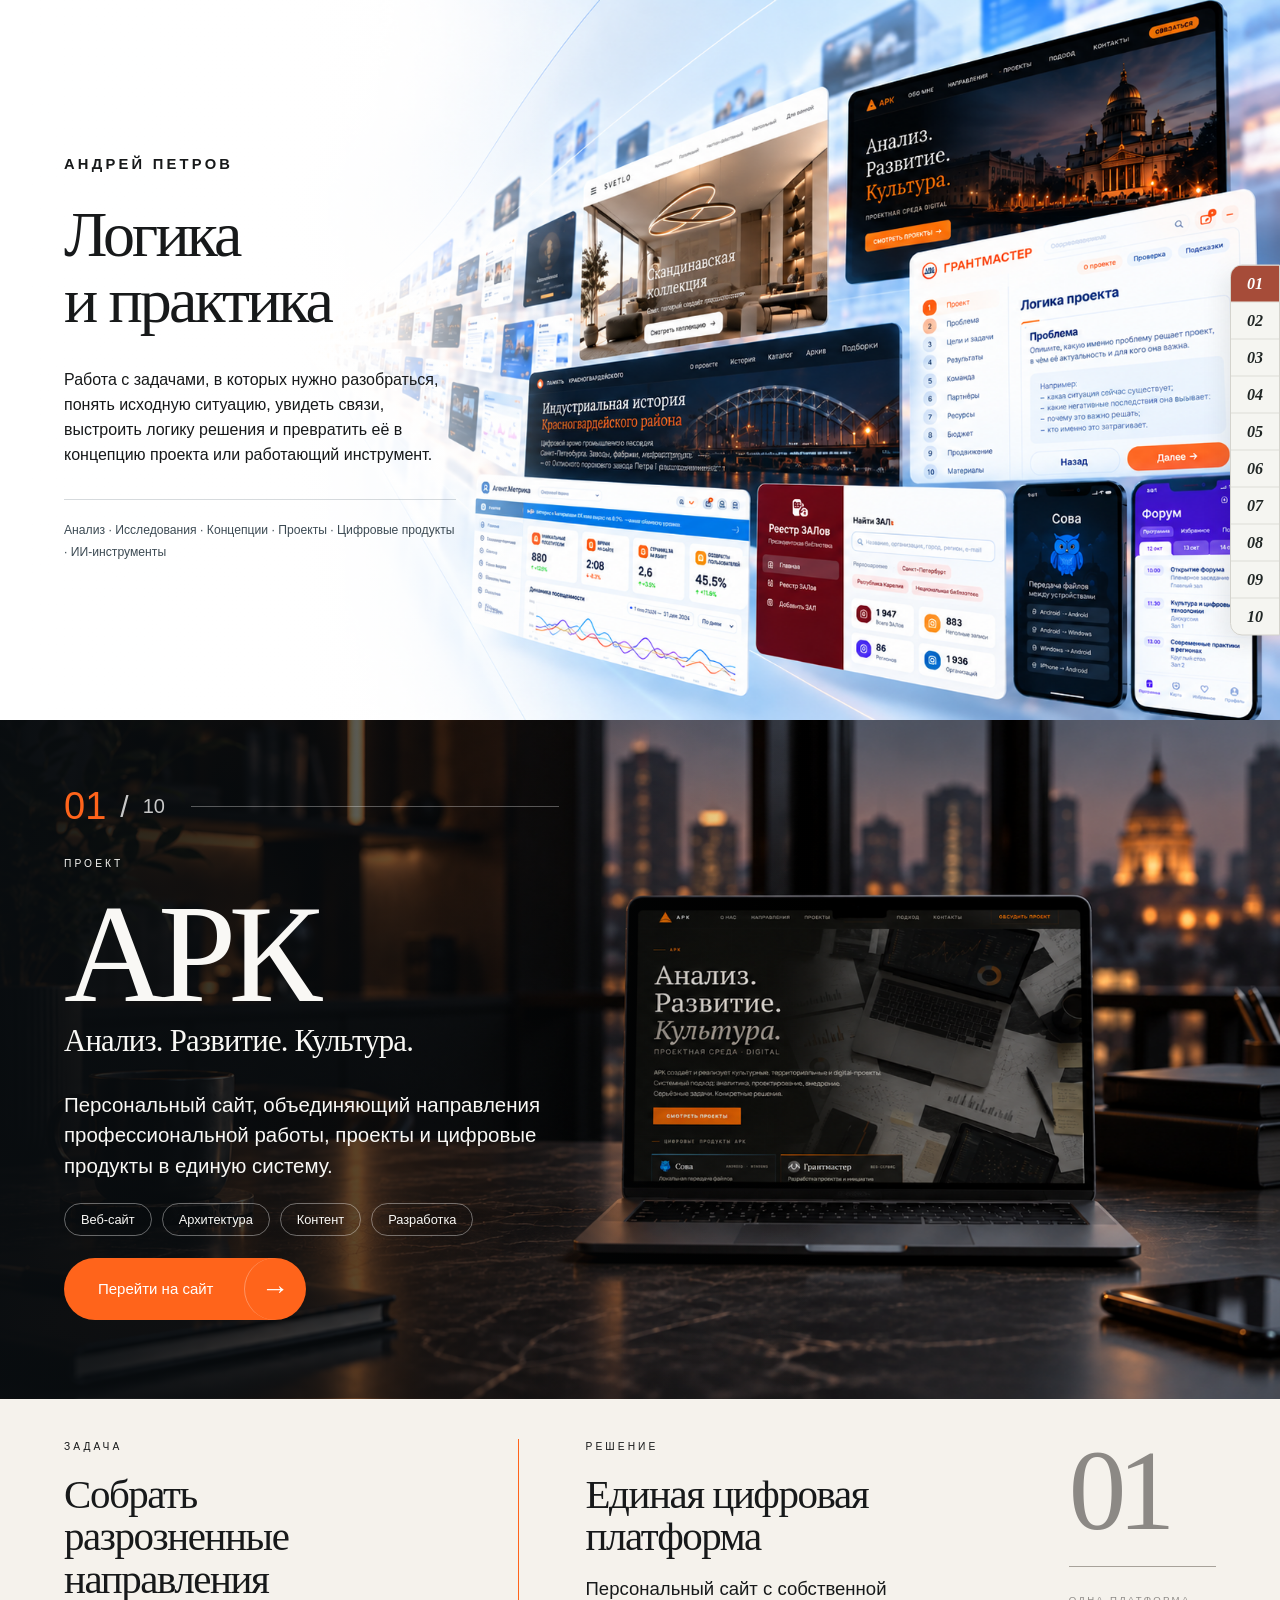
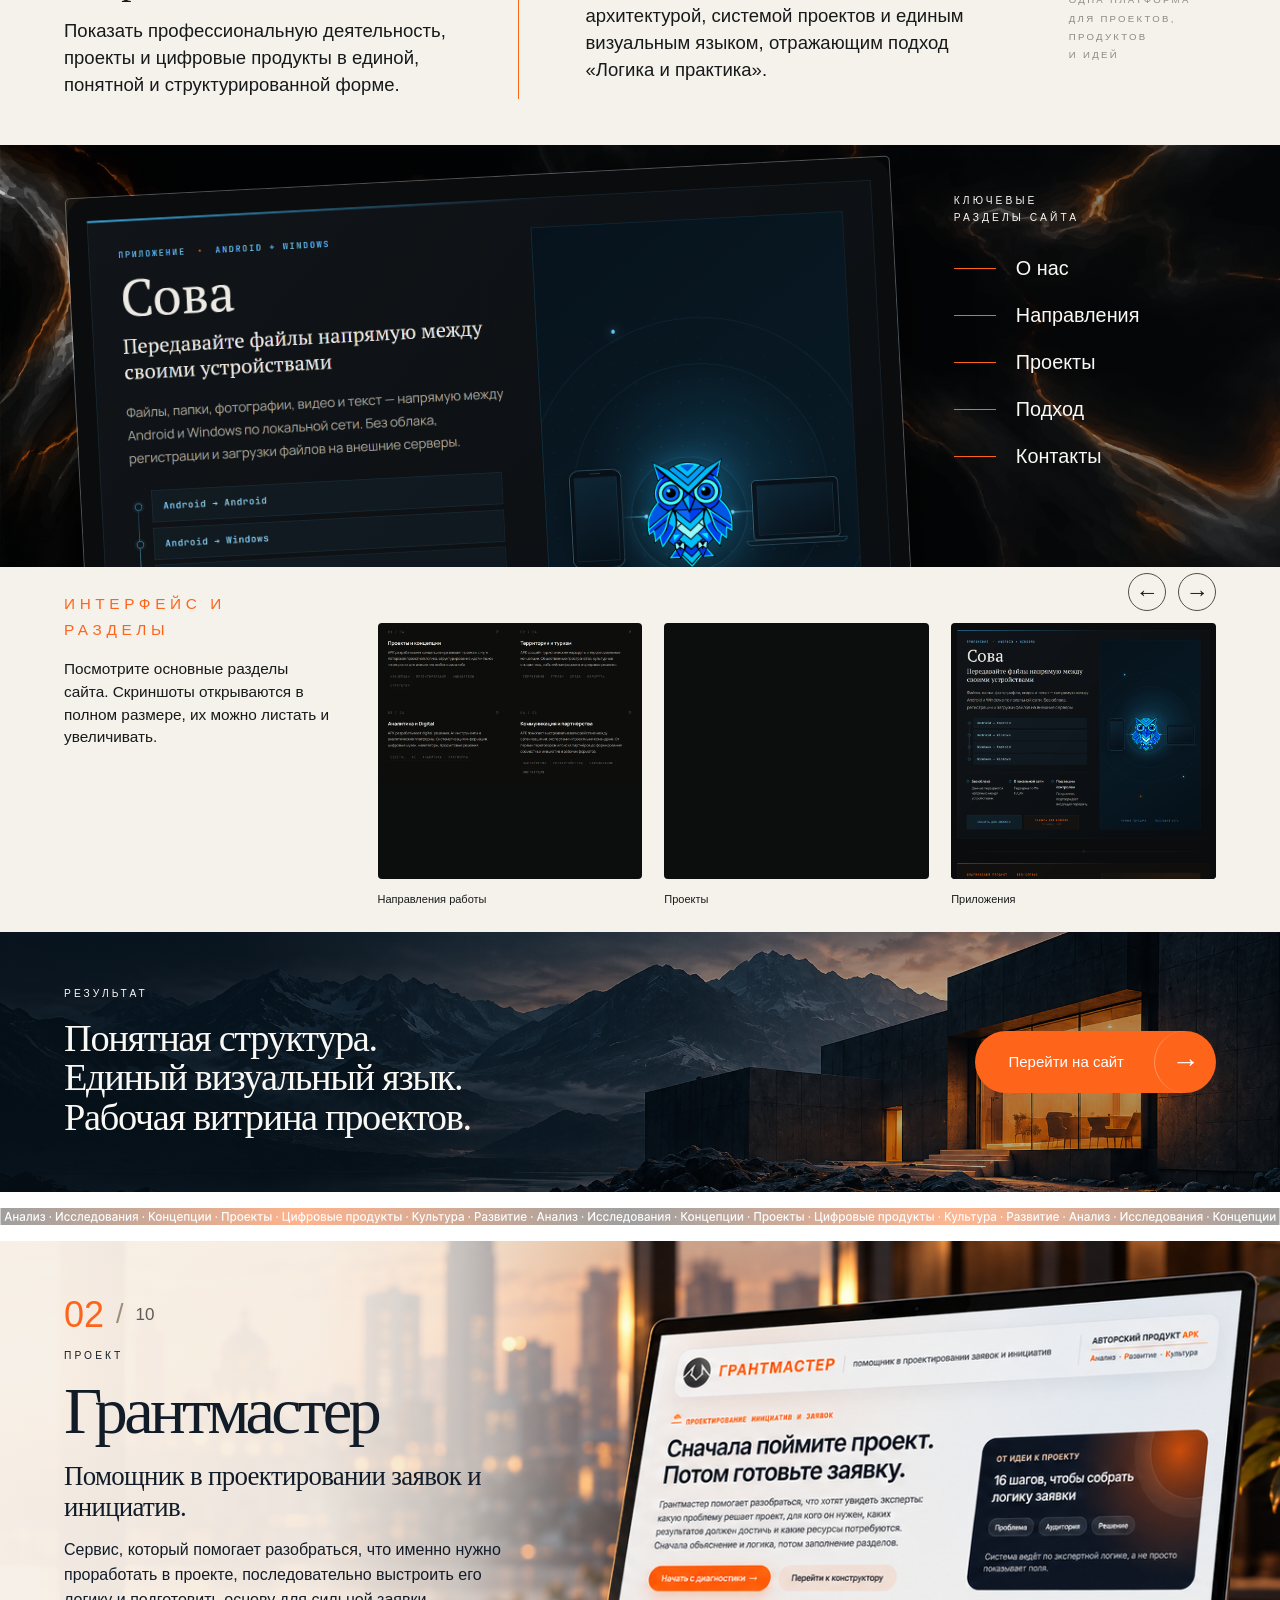
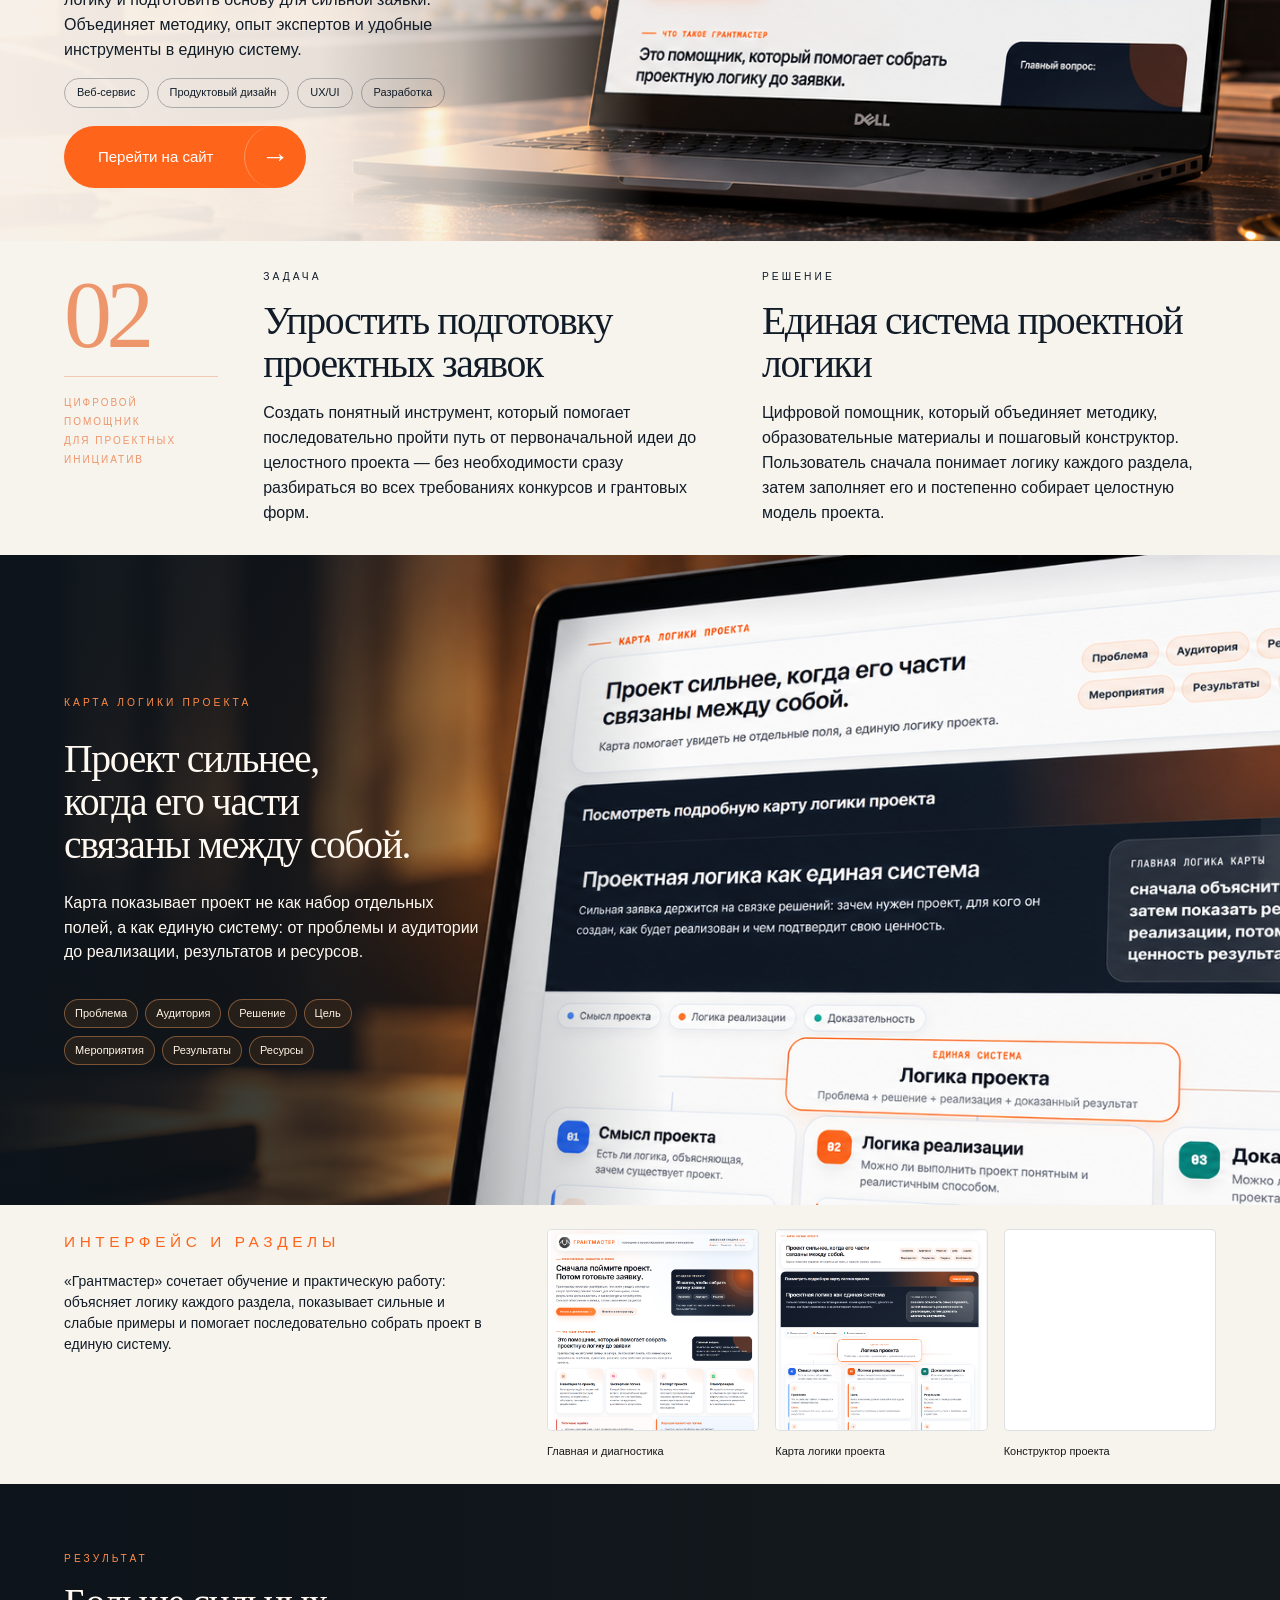
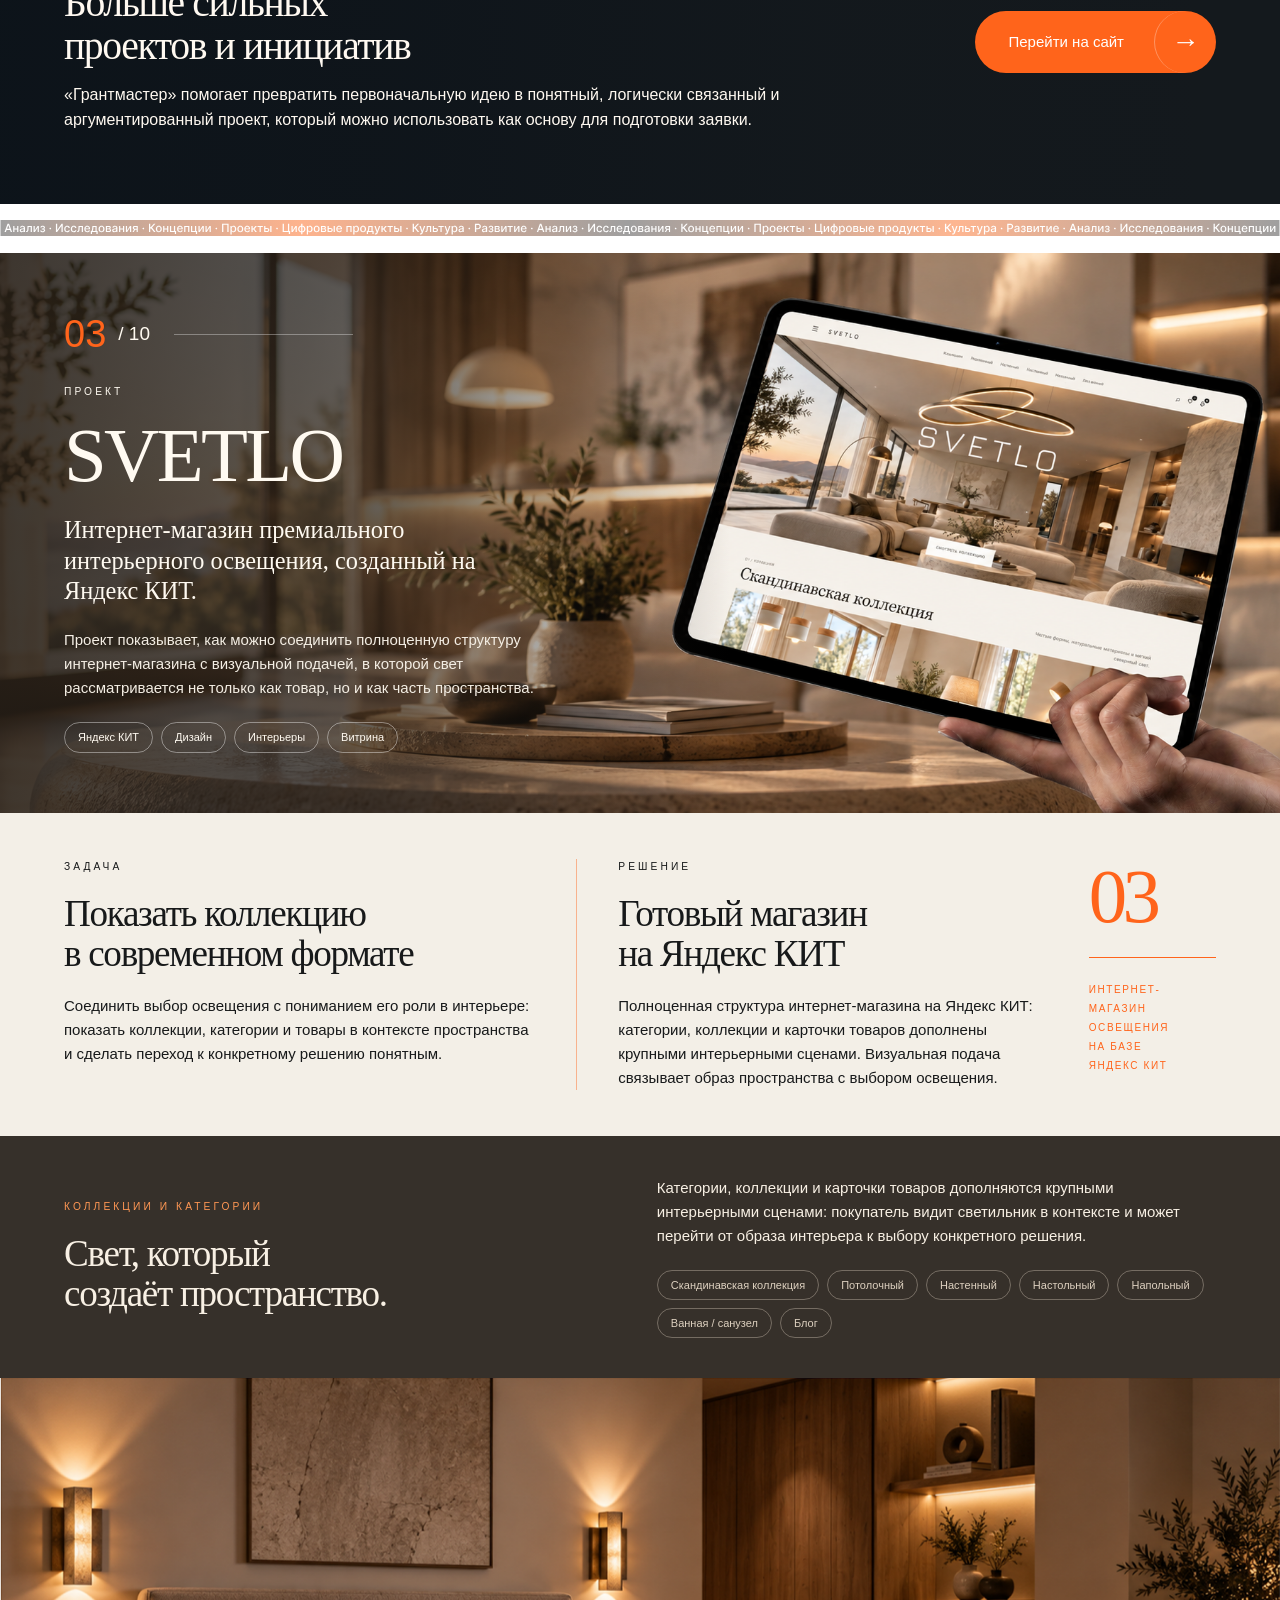
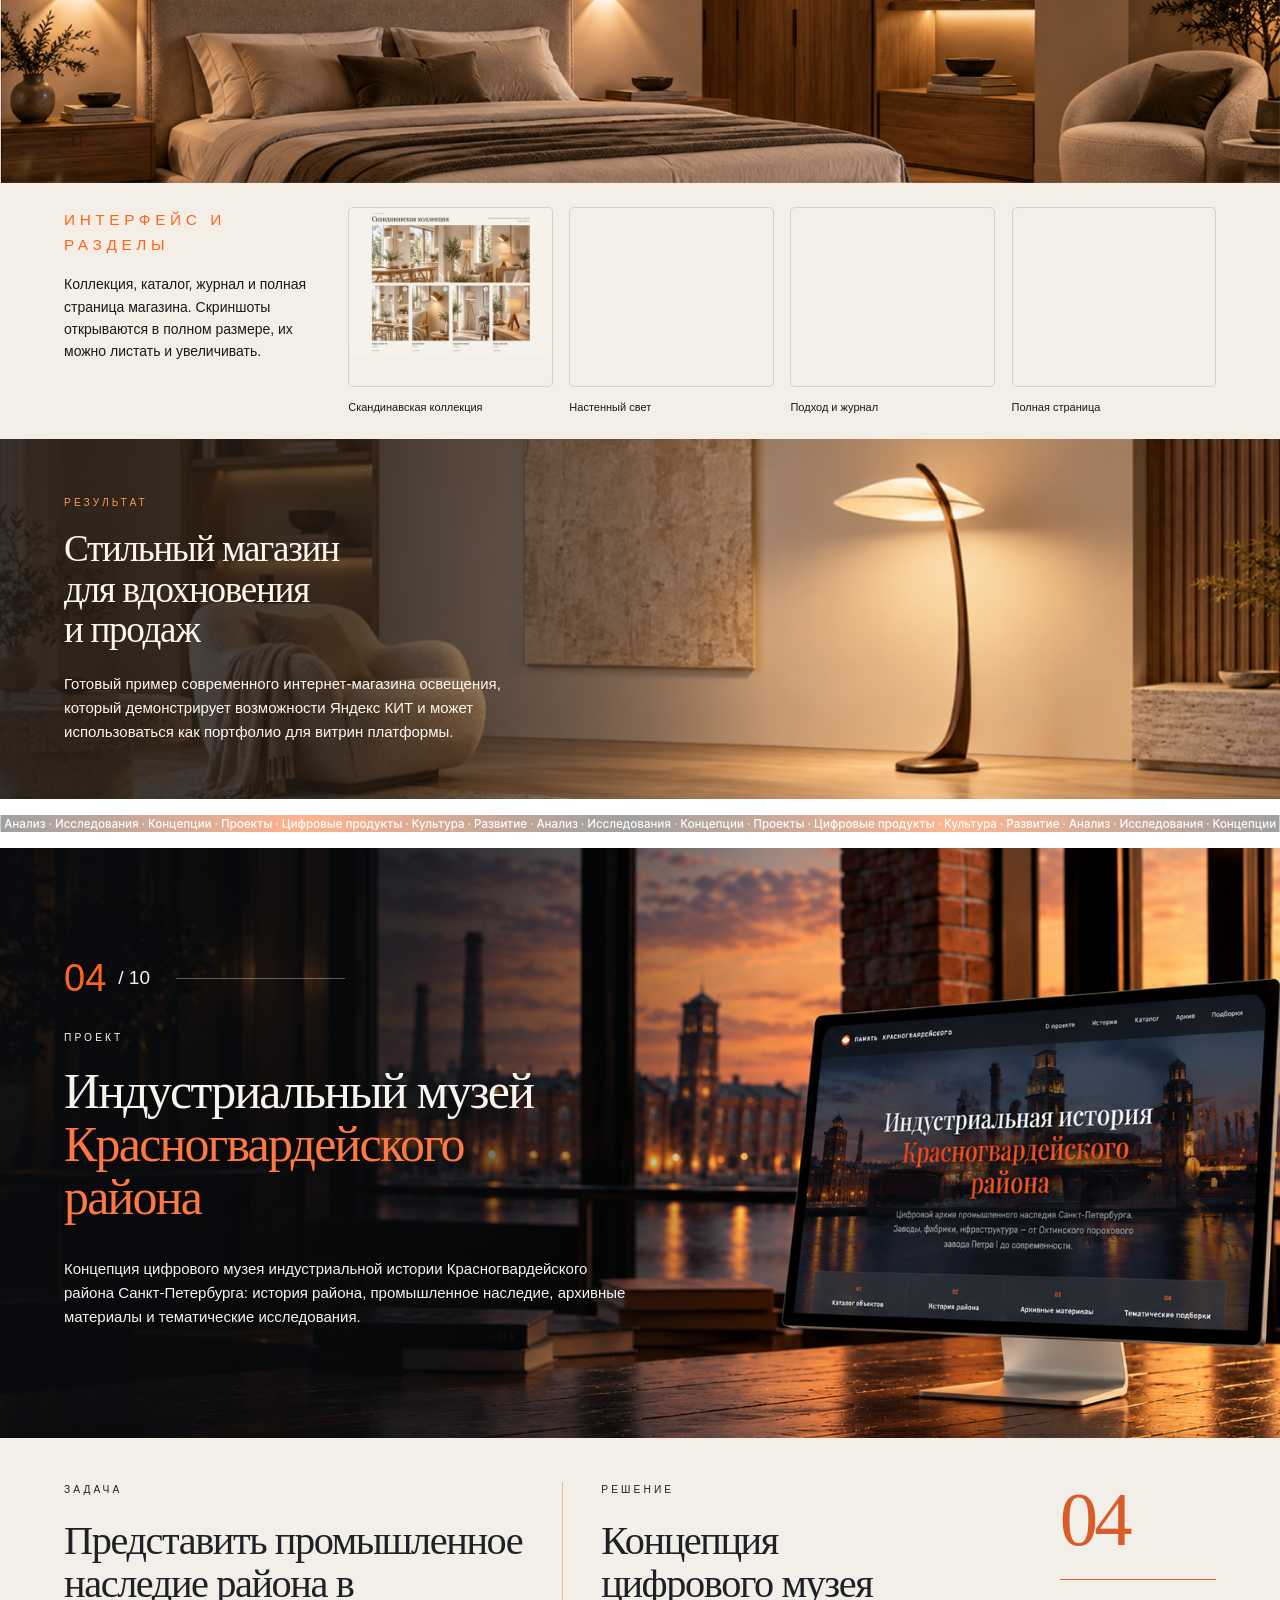
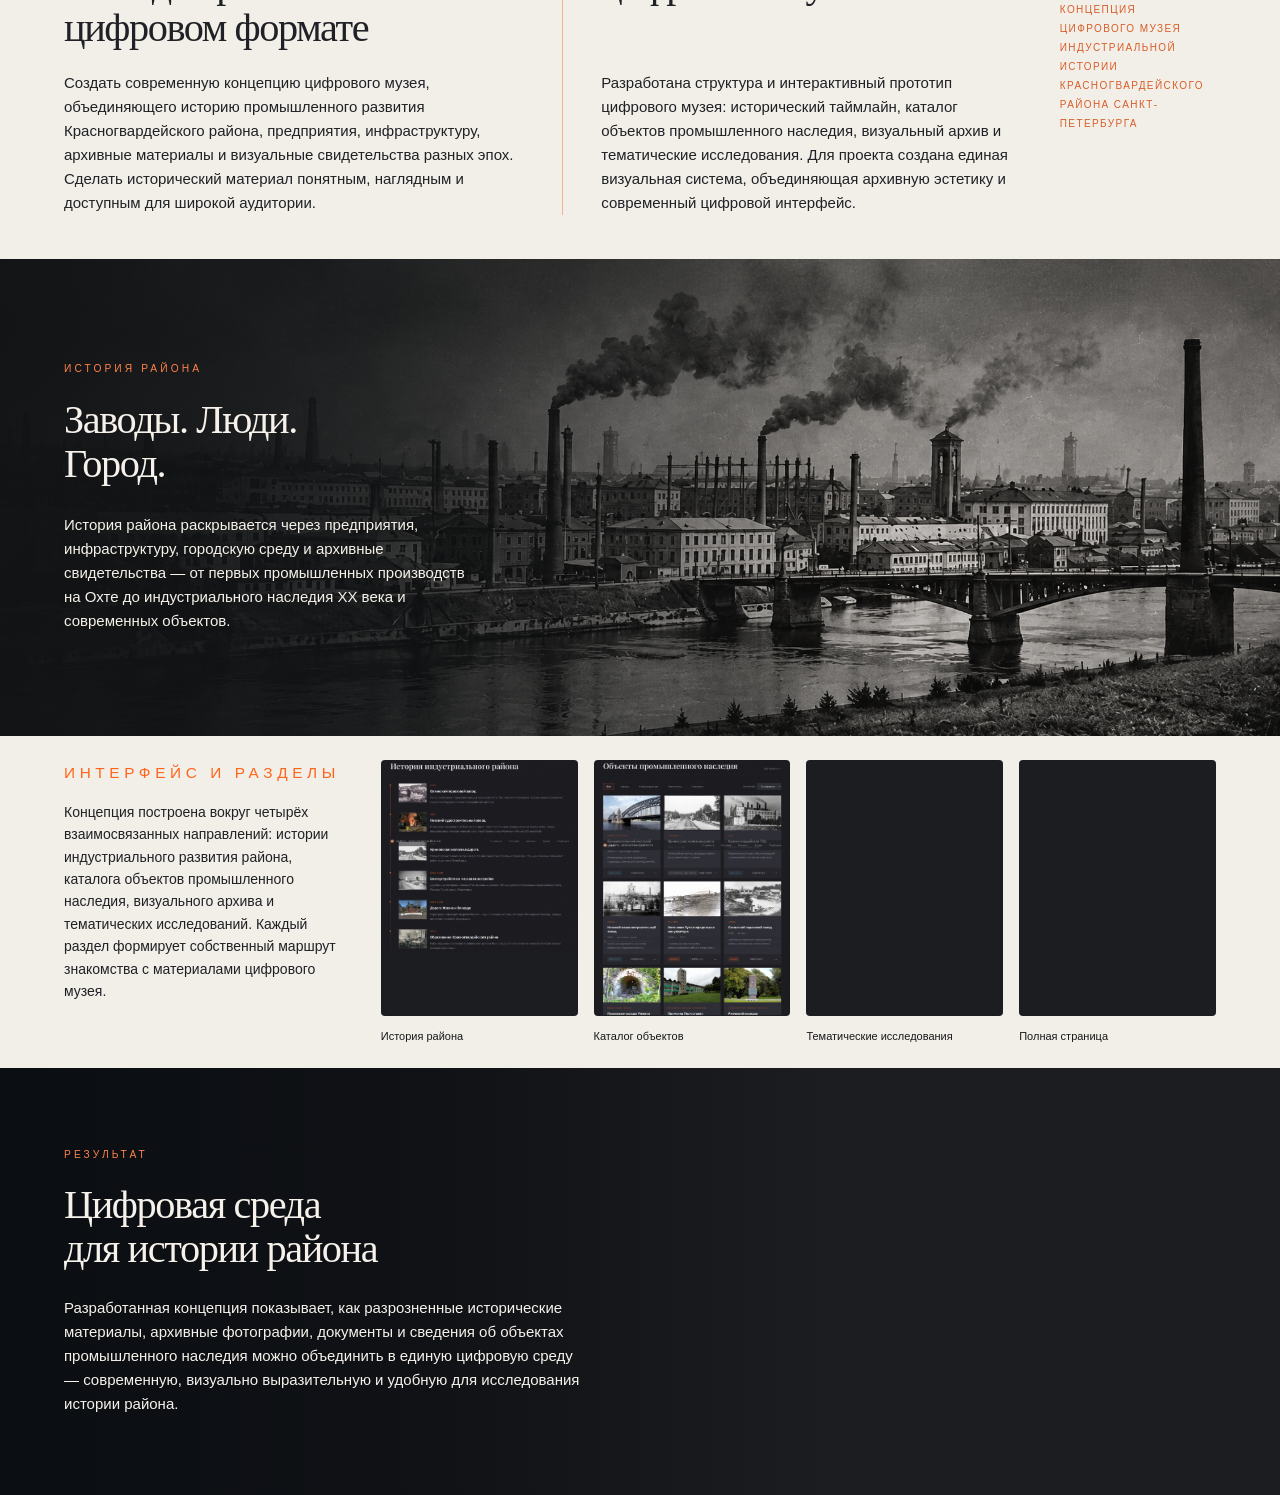
==== index.html @ ff2ba220 "Projects 01-04 stable" ====
<!doctype html>
<html lang="ru">
  <head>
    <meta charset="UTF-8">
    <meta name="viewport" content="width=device-width, initial-scale=1">
    <meta name="description" content="Андрей Петров — Логика и практика. Анализ, исследования, концепции, проекты и цифровые продукты.">
    <meta name="theme-color" content="#101314">
    <title>Андрей Петров — Логика и практика</title>
    <link rel="stylesheet" href="./src/styles/base.css">
    <script defer src="./src/site.js"></script>
  </head>
  <body>
    <main id="landing"></main>
    <noscript>Для просмотра лендинга и интерактивной галереи включите JavaScript.</noscript>
  </body>
</html>
---- src/styles/base.css ----
@import url('./shared.css');
@import url('../hero/hero.css');
@import url('../projects/ark/ark.css');
@import url('../projects/grantmaster/grantmaster.css');
@import url('../projects/svetlo/svetlo.css');
@import url('../projects/industrial/industrial.css');
@import url('./interface-section.css');
@import url('./project-separator.css');
@import url('./lightbox.css');

:root {
  --paper: #f5f2ec;
  --ink: #17191a;
  --orange: #ff641b;
  --rail-width: 60px;
  --section-gutter: clamp(44px, 5vw, 96px);
  --serif: Georgia, 'Times New Roman', serif;
  --sans: 'Segoe UI', Arial, sans-serif;
  color: var(--ink);
  font-family: var(--sans);
  font-weight: 350;
  font-synthesis: none;
  background: var(--paper);
}
* { box-sizing: border-box; }
/* Native reload/history restoration stays instant; navigation opts into smooth scrolling. */
html { scroll-behavior: auto; }
body { margin: 0; }
main { width: 100%; }
h1, h2, h3, p, figure { margin: 0; }
button, a { -webkit-tap-highlight-color: transparent; }
button { font: inherit; cursor: pointer; }
a { color: inherit; }
img { display: block; max-width: 100%; }
button:disabled { cursor: default; }
:focus-visible { outline: 2px solid var(--orange); outline-offset: 5px; }
.eyebrow { font: 500 clamp(10px, .8vw, 13px)/1.65 var(--sans); letter-spacing: .3em; }
.dark-section { color: #f9f8f5; background-color: #101314; }
.paper-section { background: var(--paper); }
@media (prefers-reduced-motion: reduce) { html { scroll-behavior: auto; } }
@media (max-width: 900px) {
  :root { --rail-width: 52px; --section-gutter: 28px; }
}
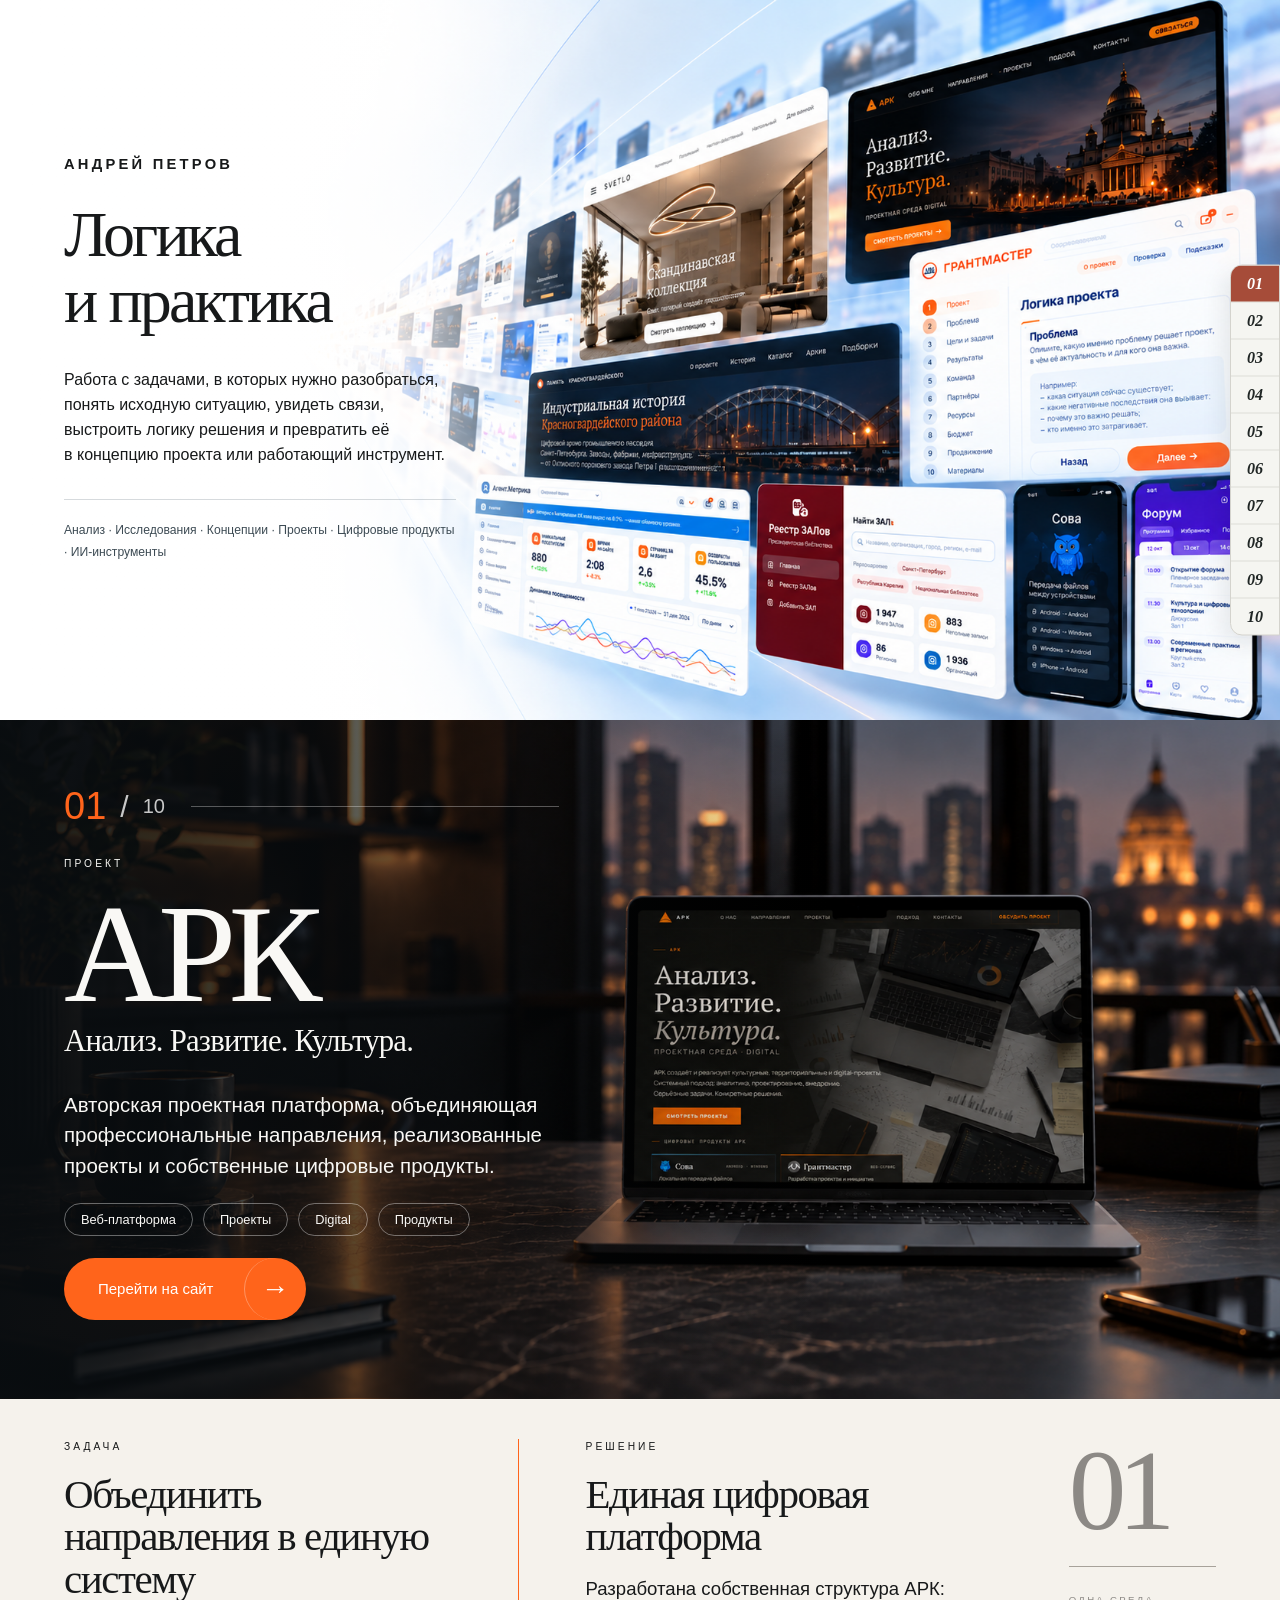
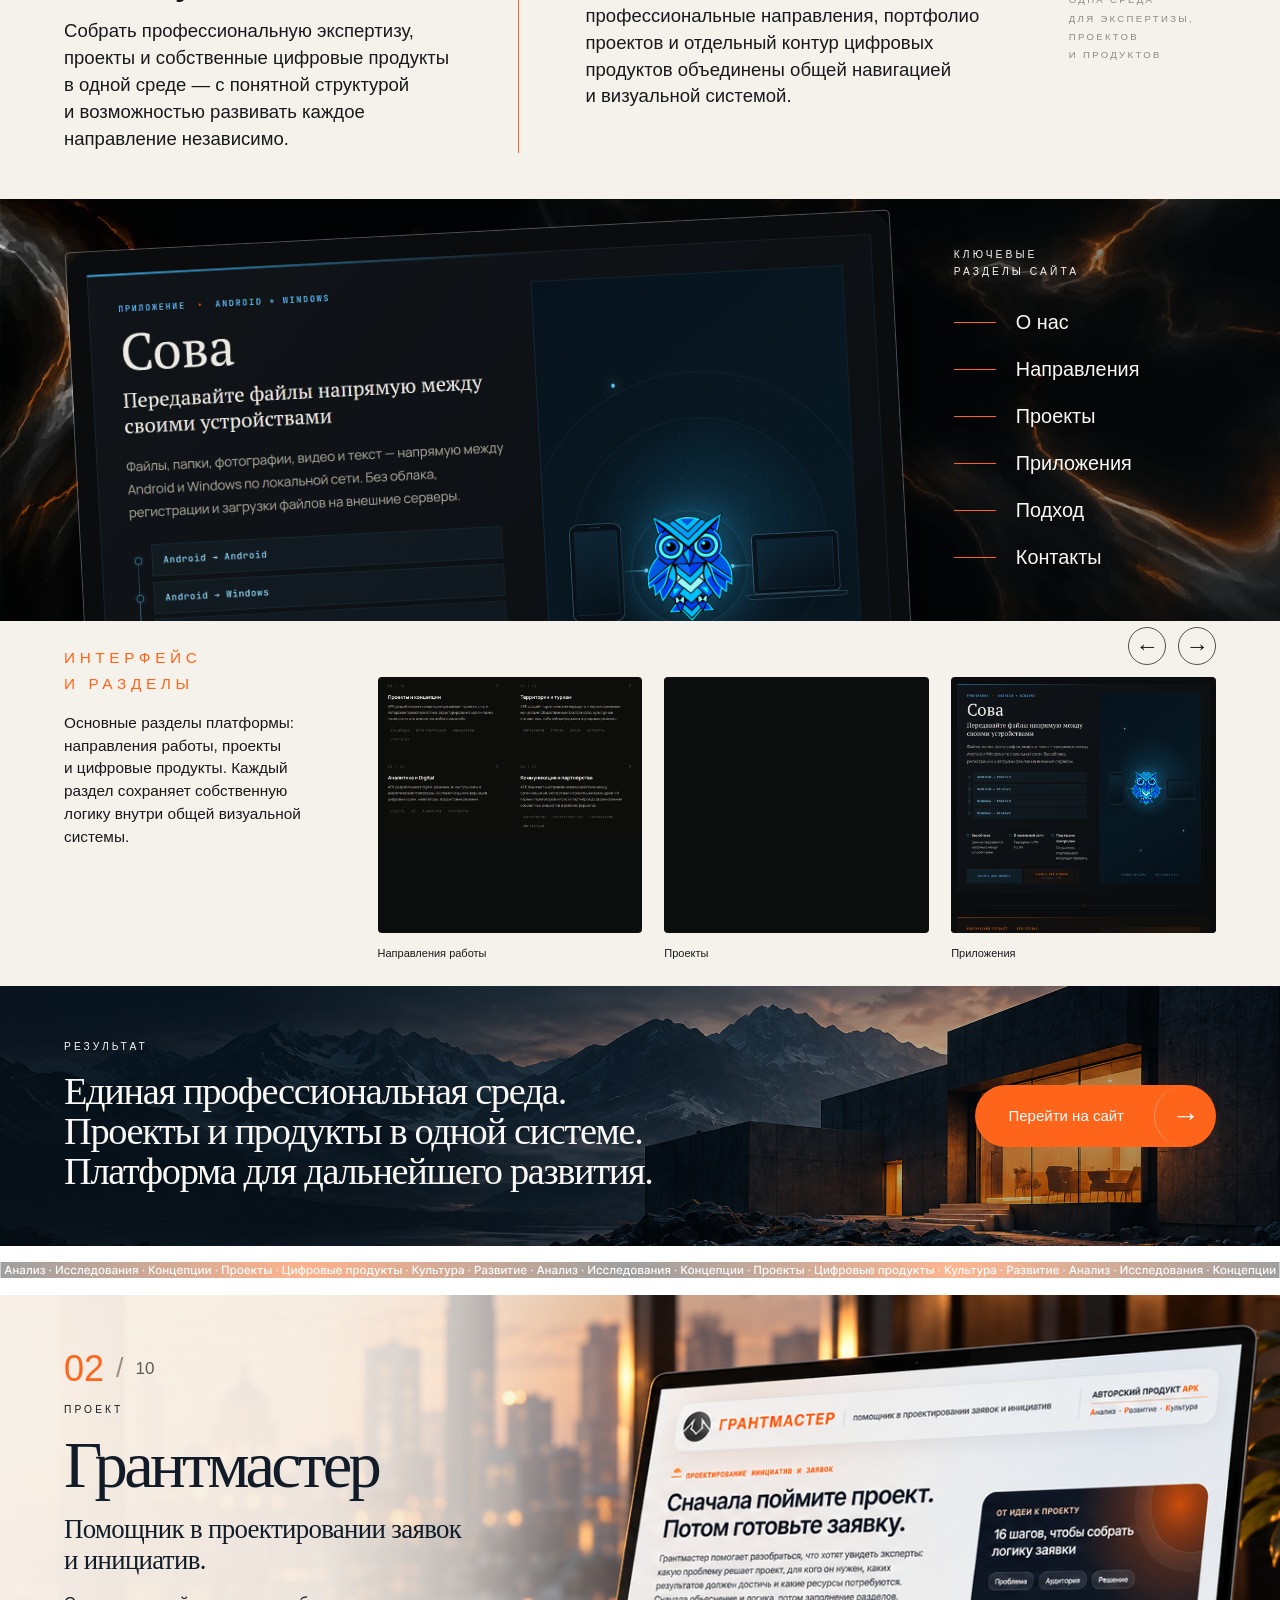
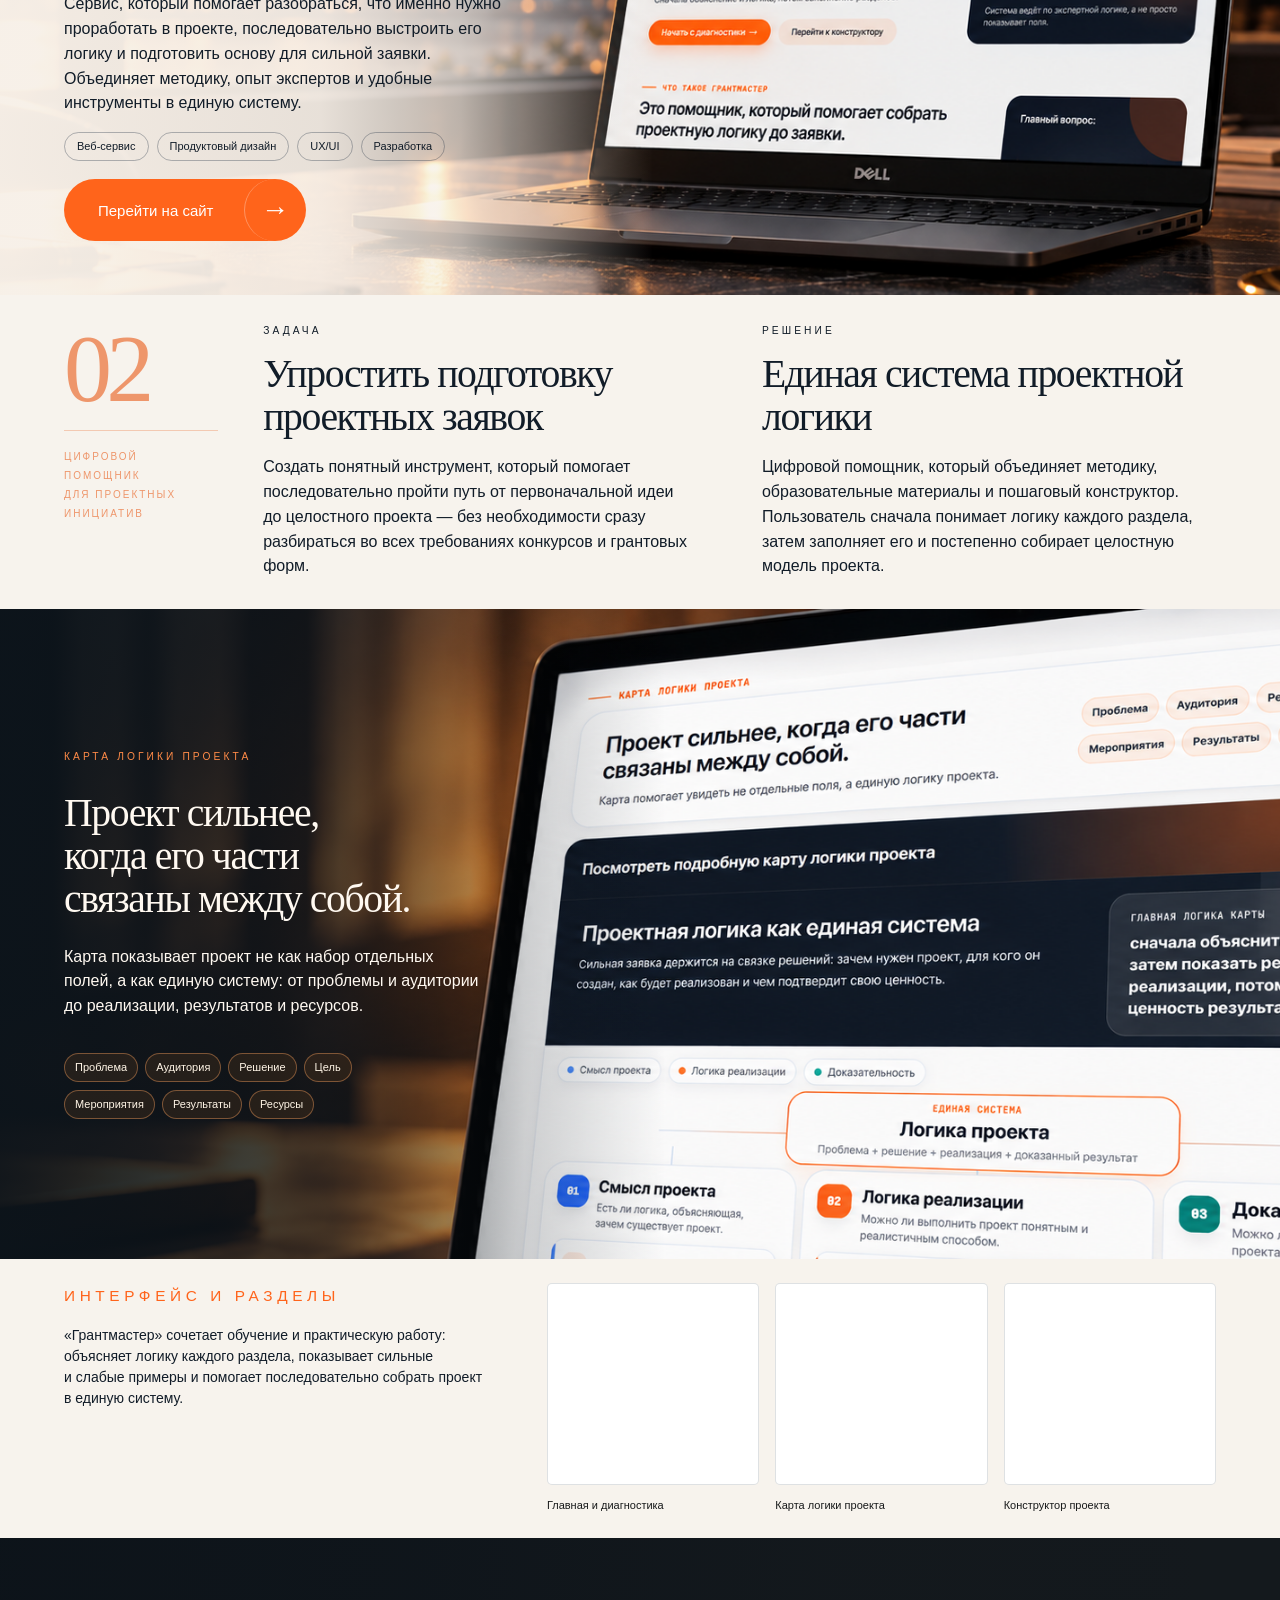
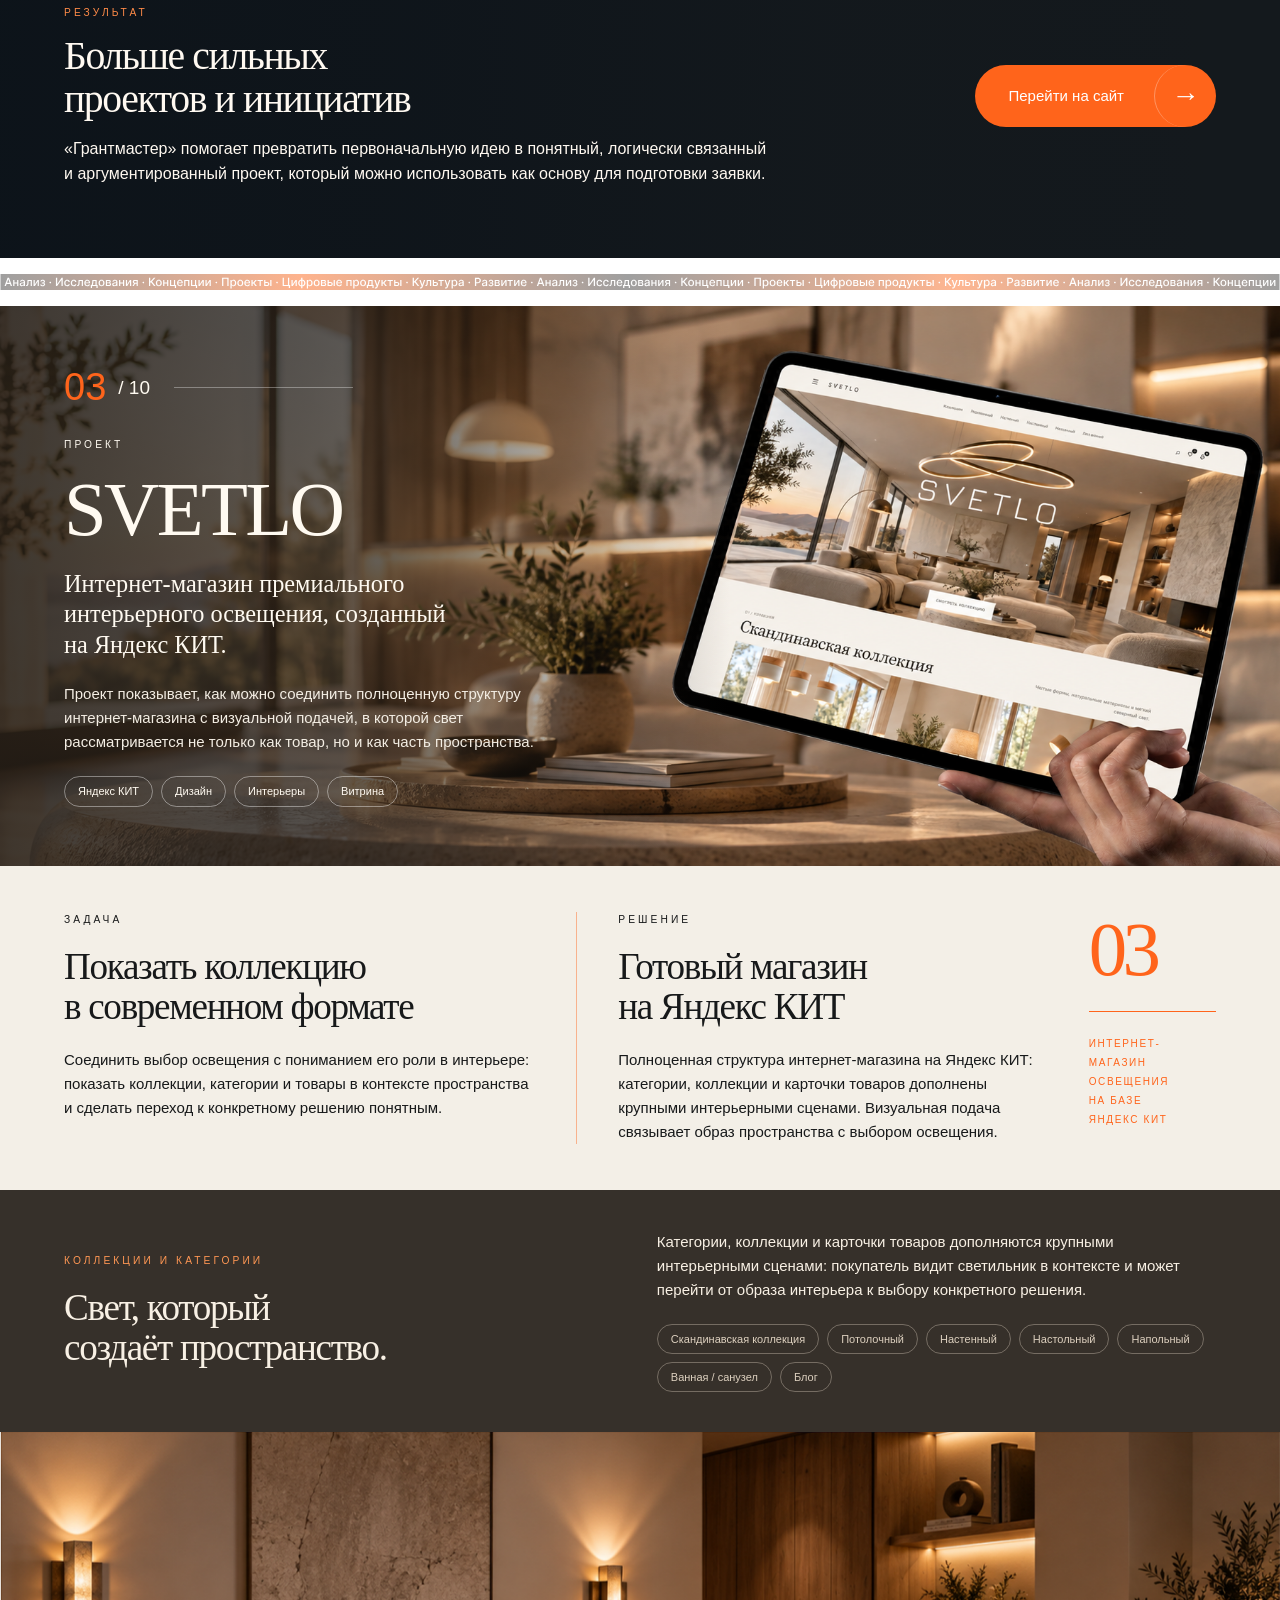
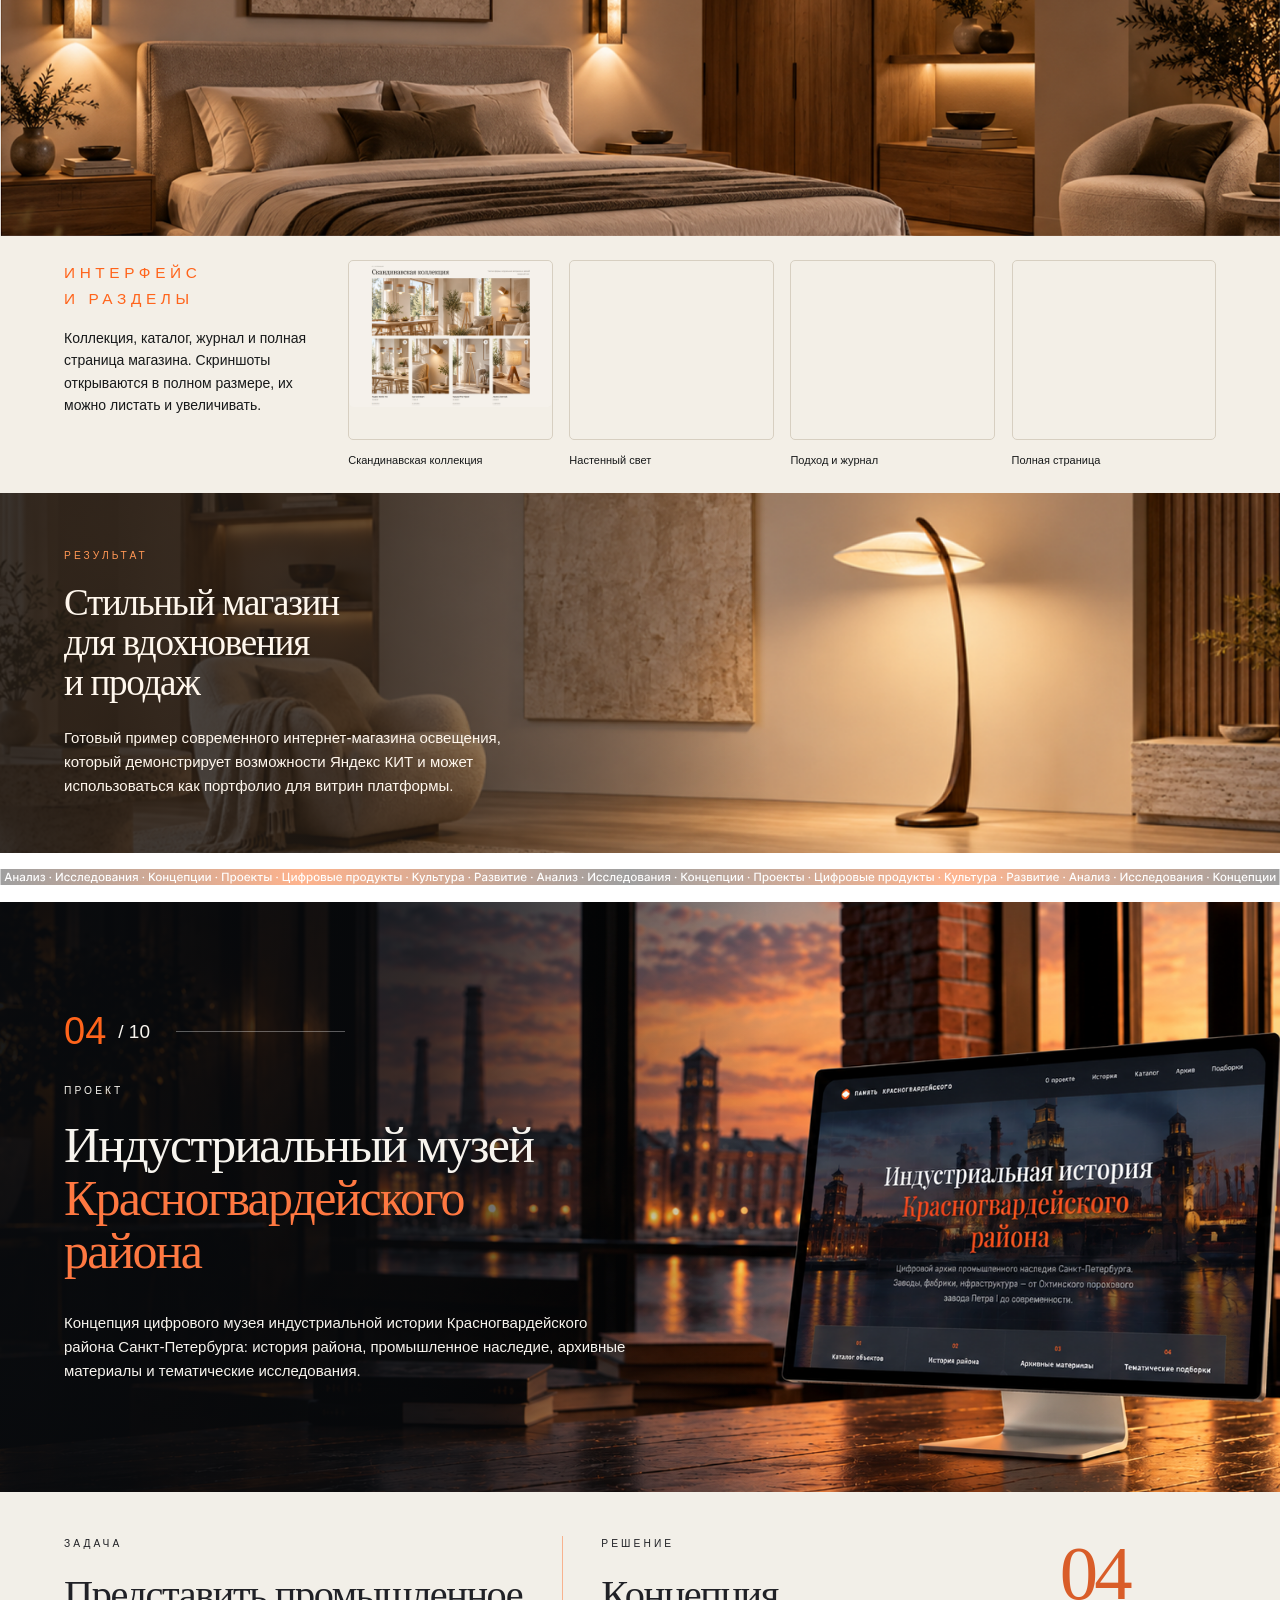
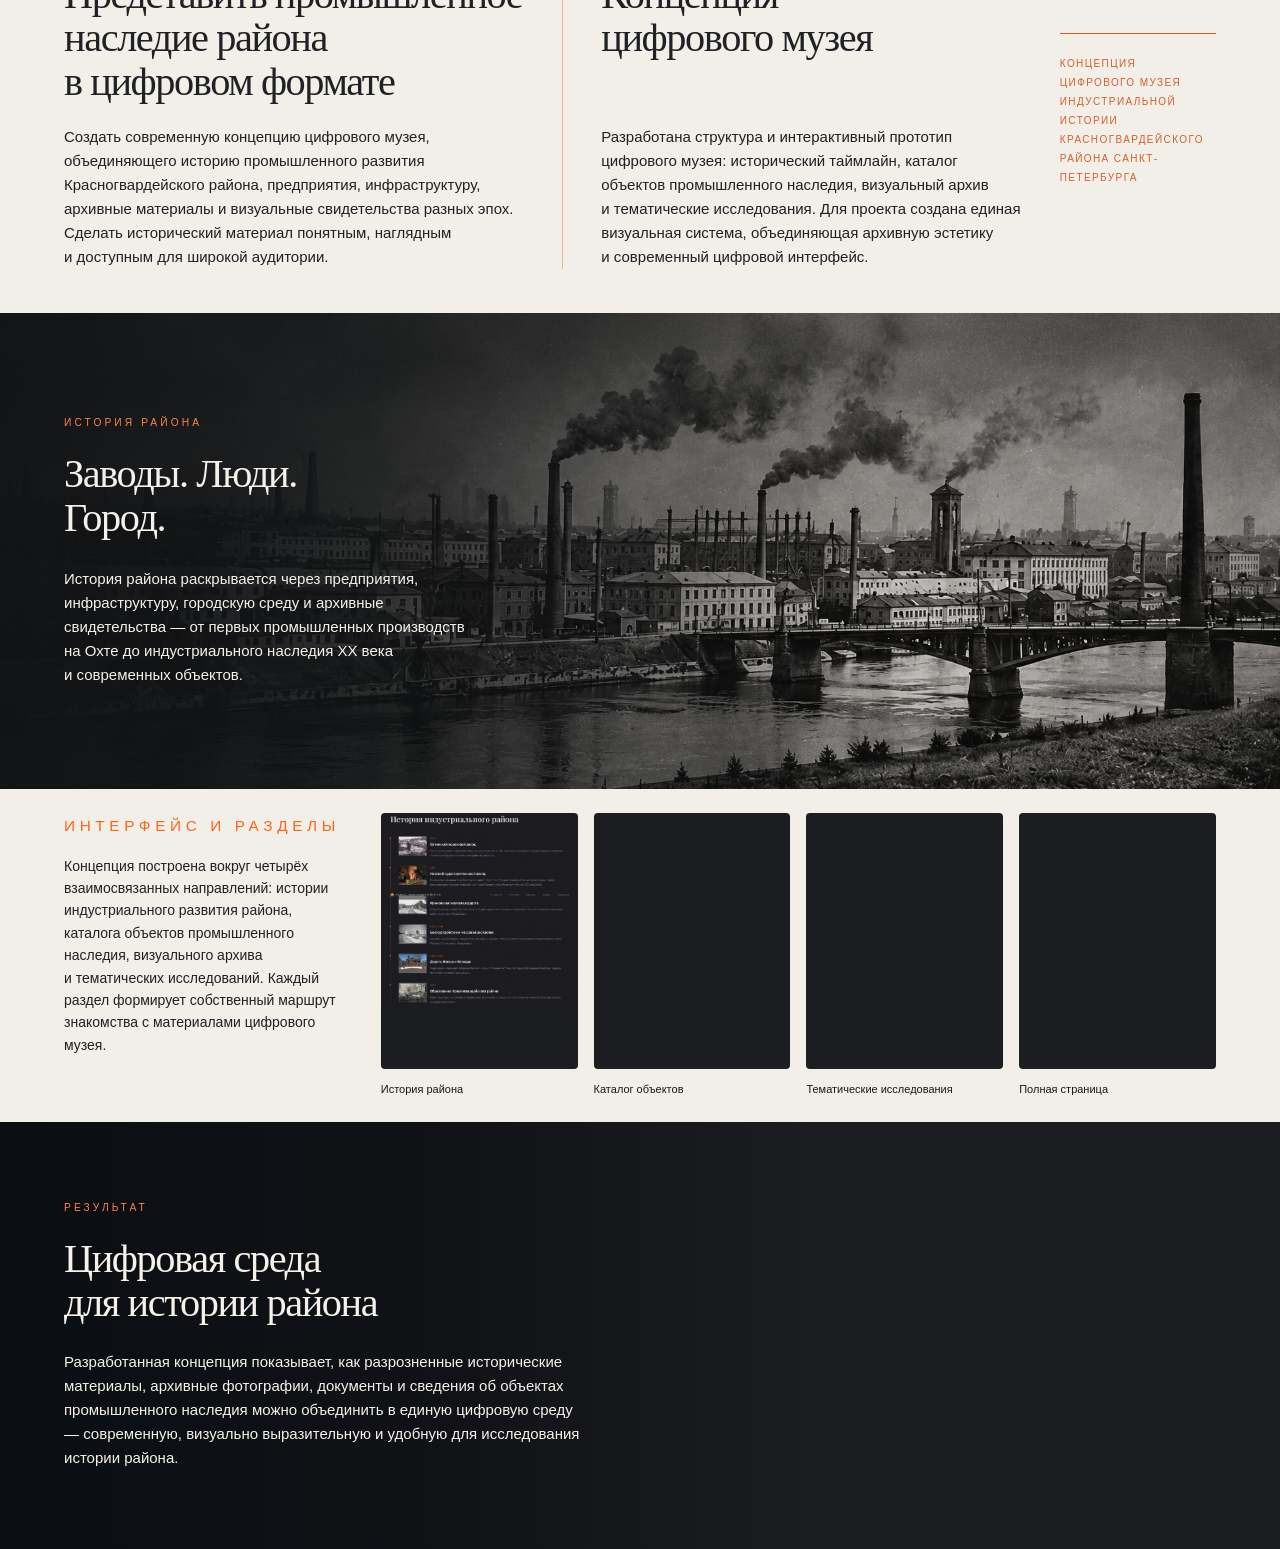
==== commit 5ee948d1: "Preserve stable projects 01-04 and typography before Hero redesign" ====
--- a/index.html
+++ b/index.html
@@ -11,6 +11,6 @@
   </head>
   <body>
     <main id="landing"></main>
-    <noscript>Для просмотра лендинга и интерактивной галереи включите JavaScript.</noscript>
+    <noscript>Для&nbsp;просмотра лендинга и&nbsp;интерактивной галереи включите JavaScript.</noscript>
   </body>
 </html>
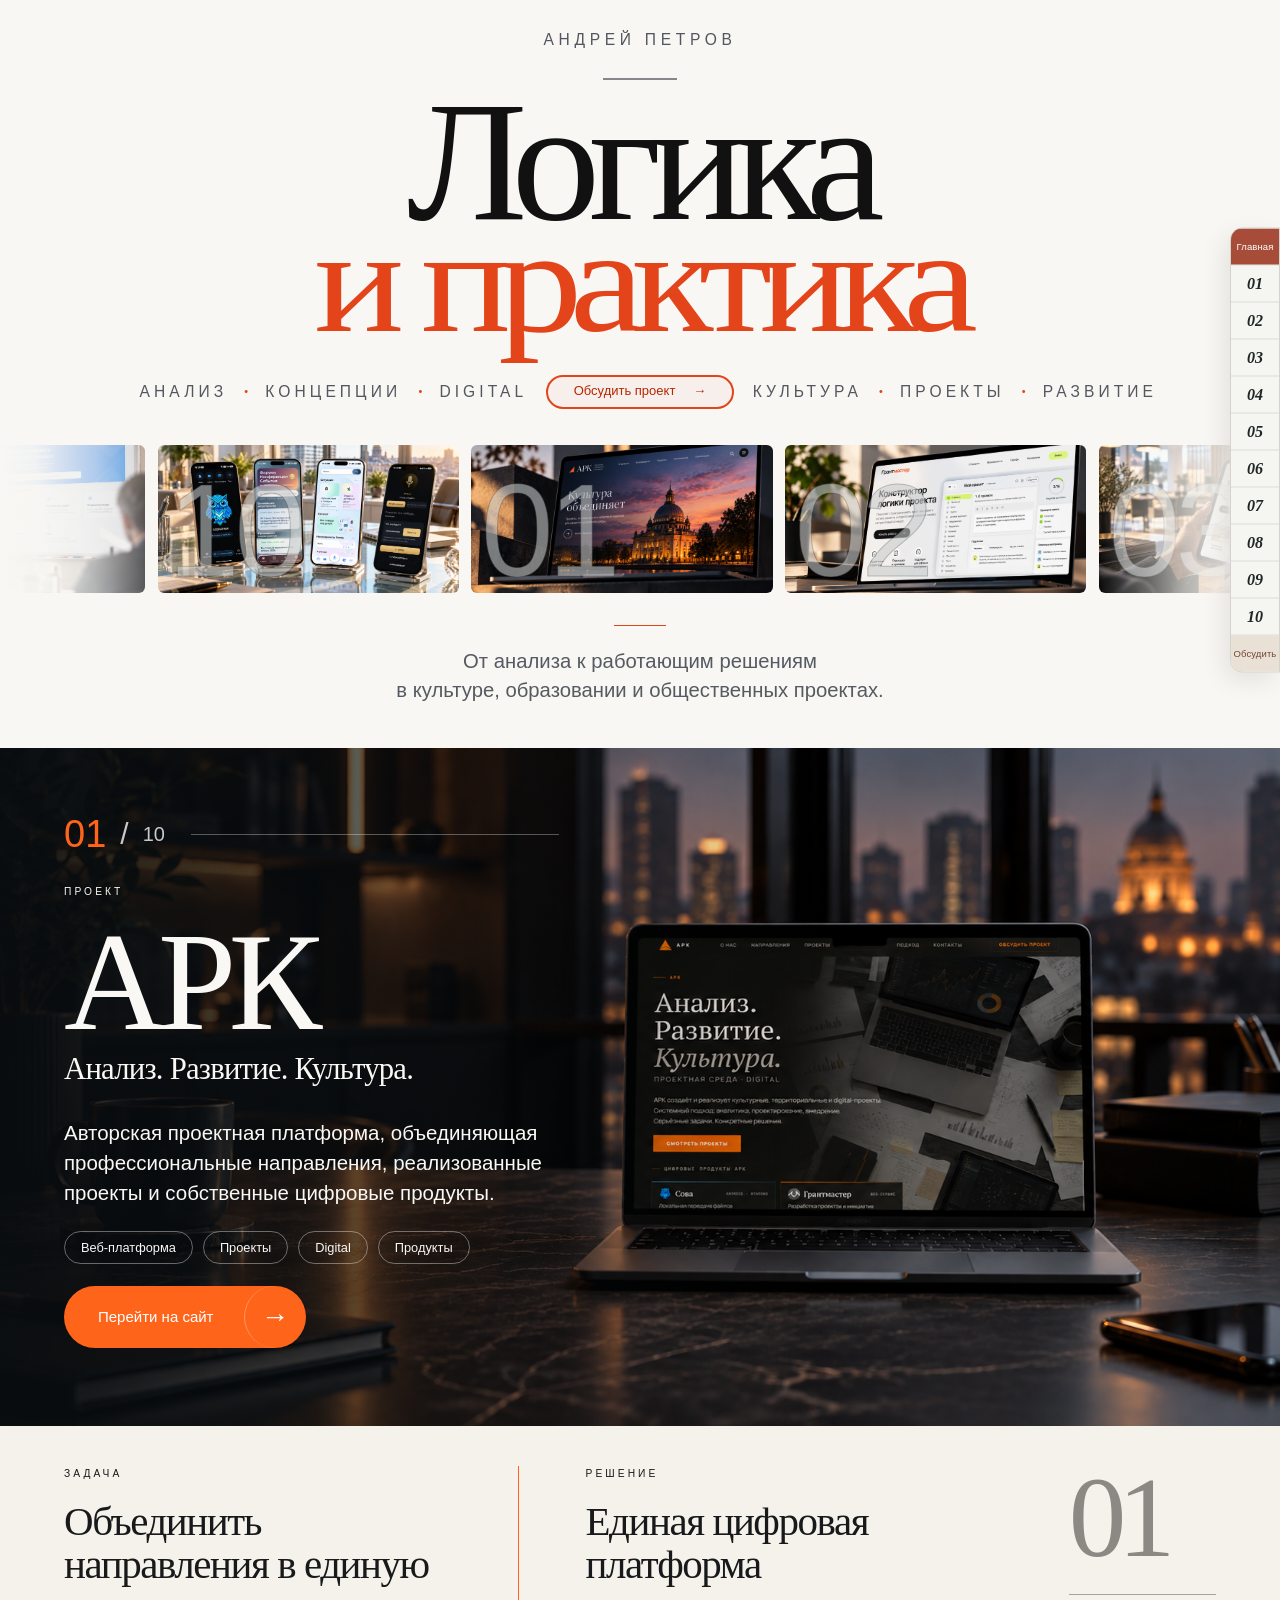
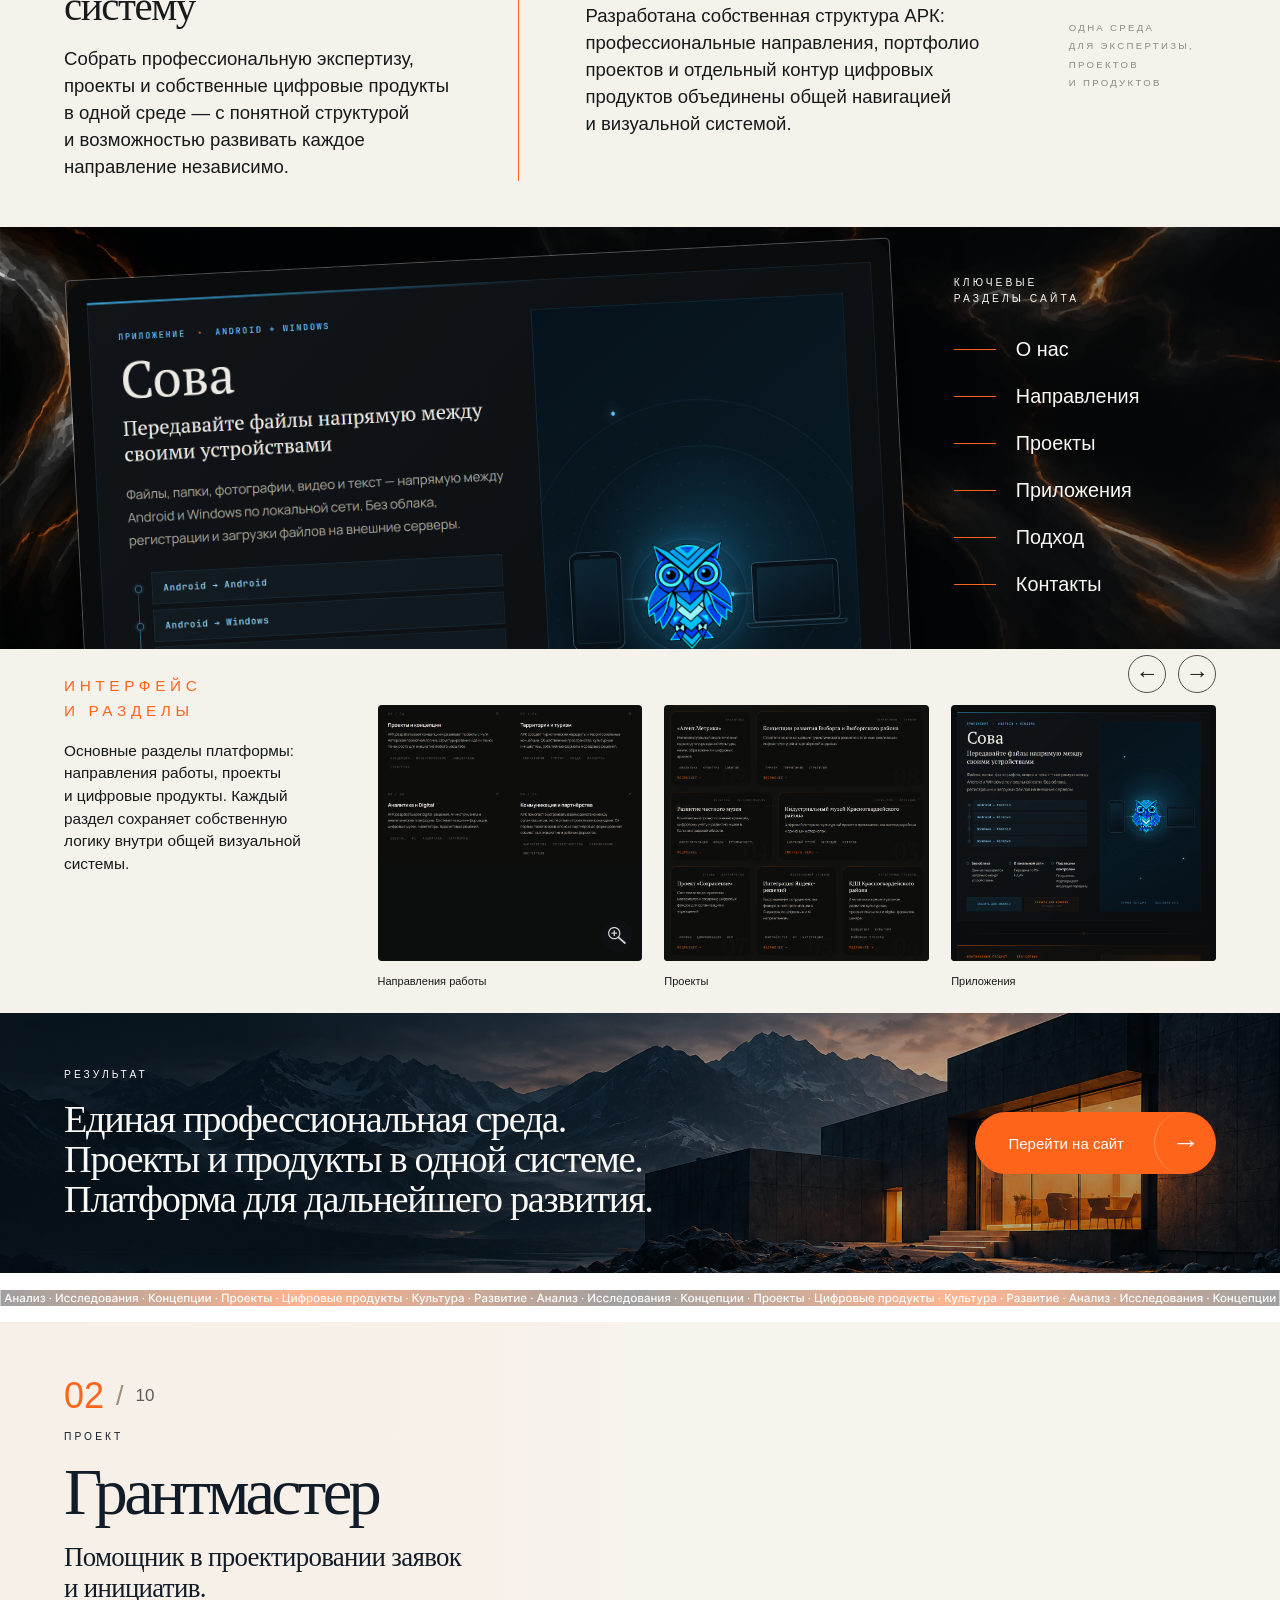
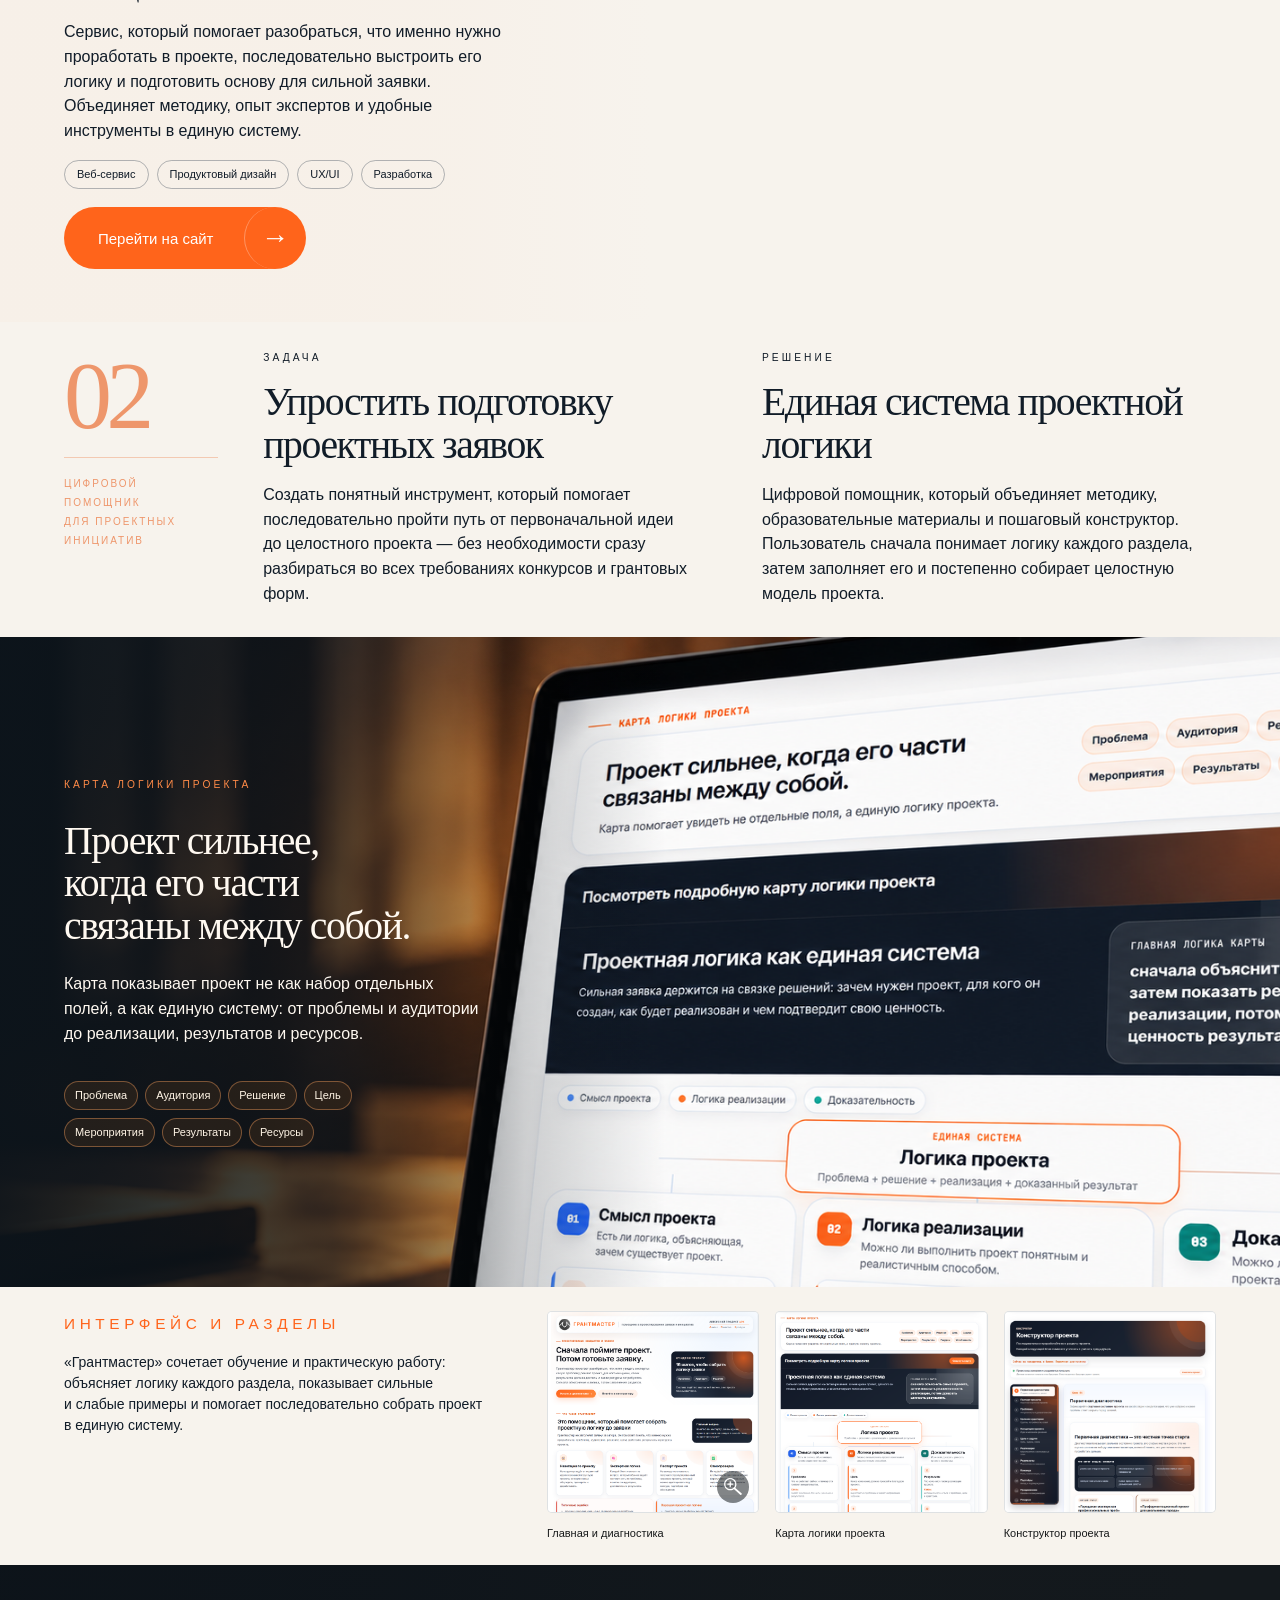
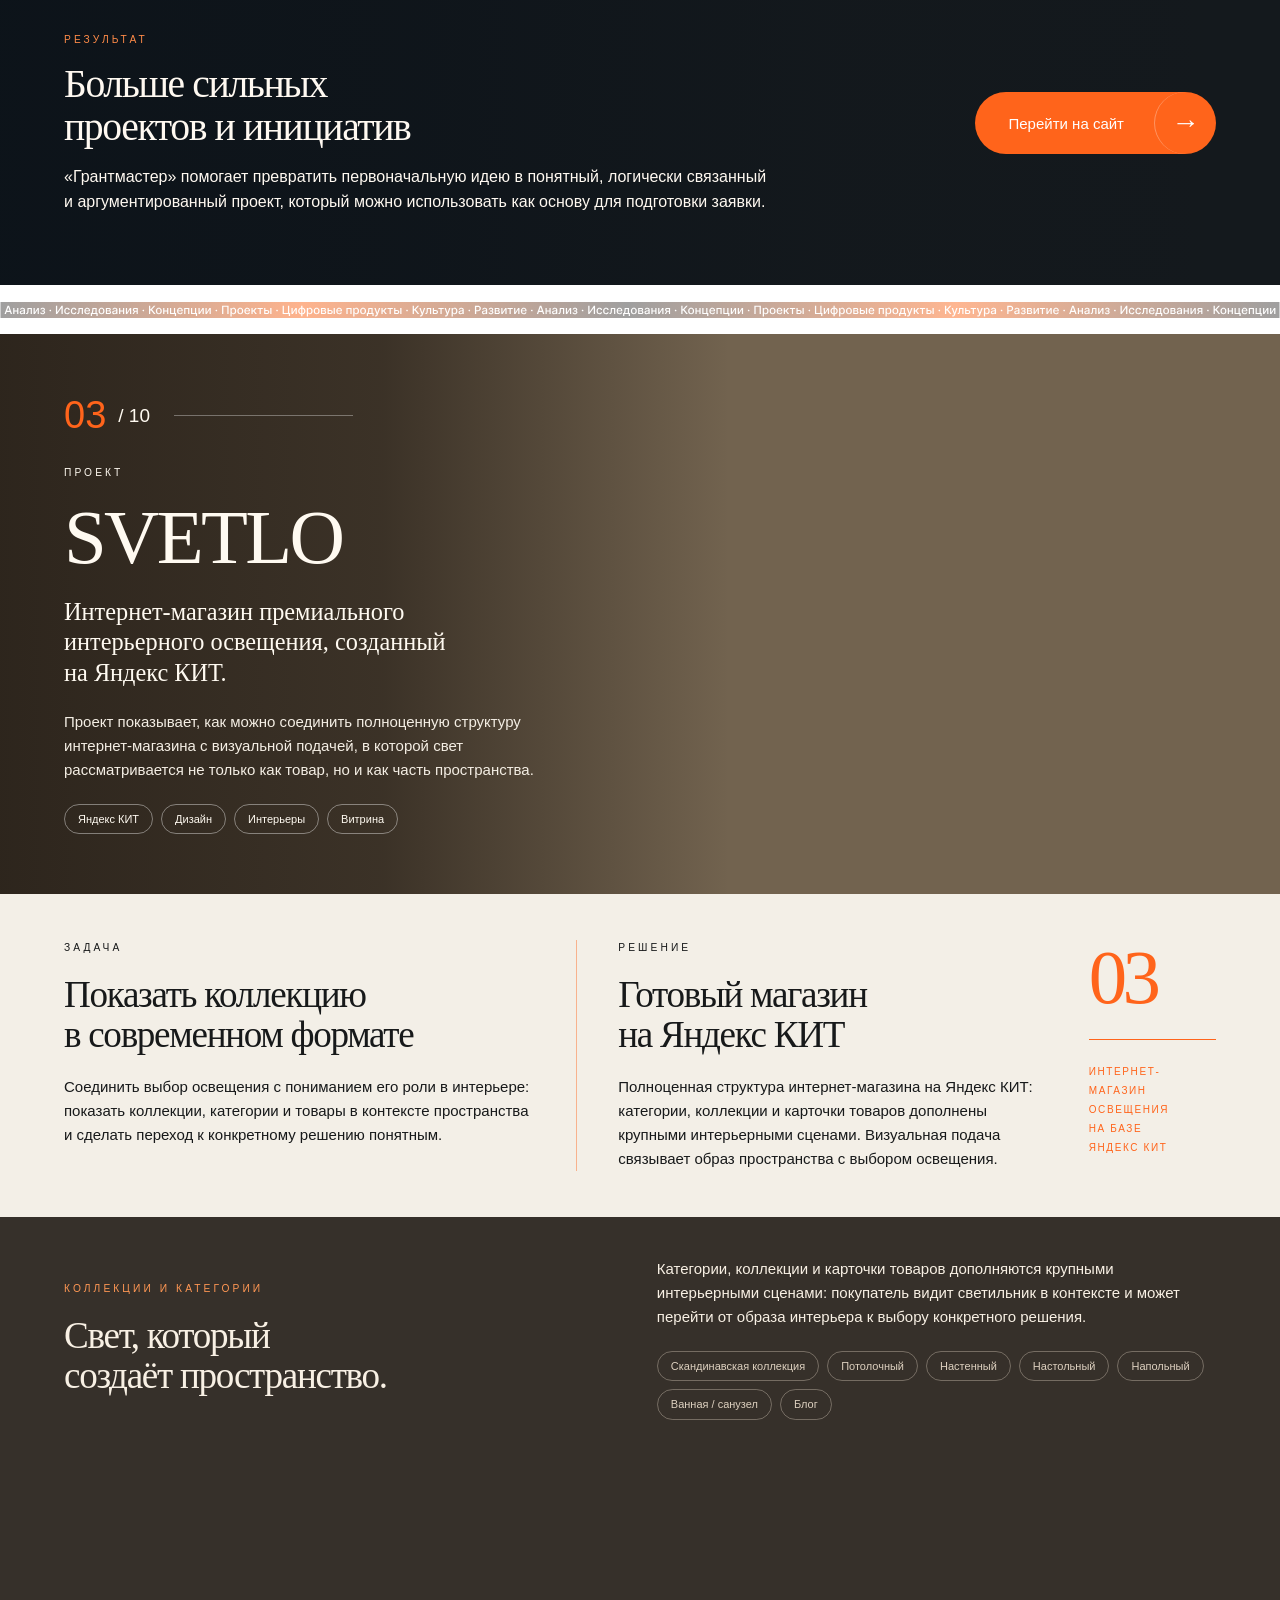
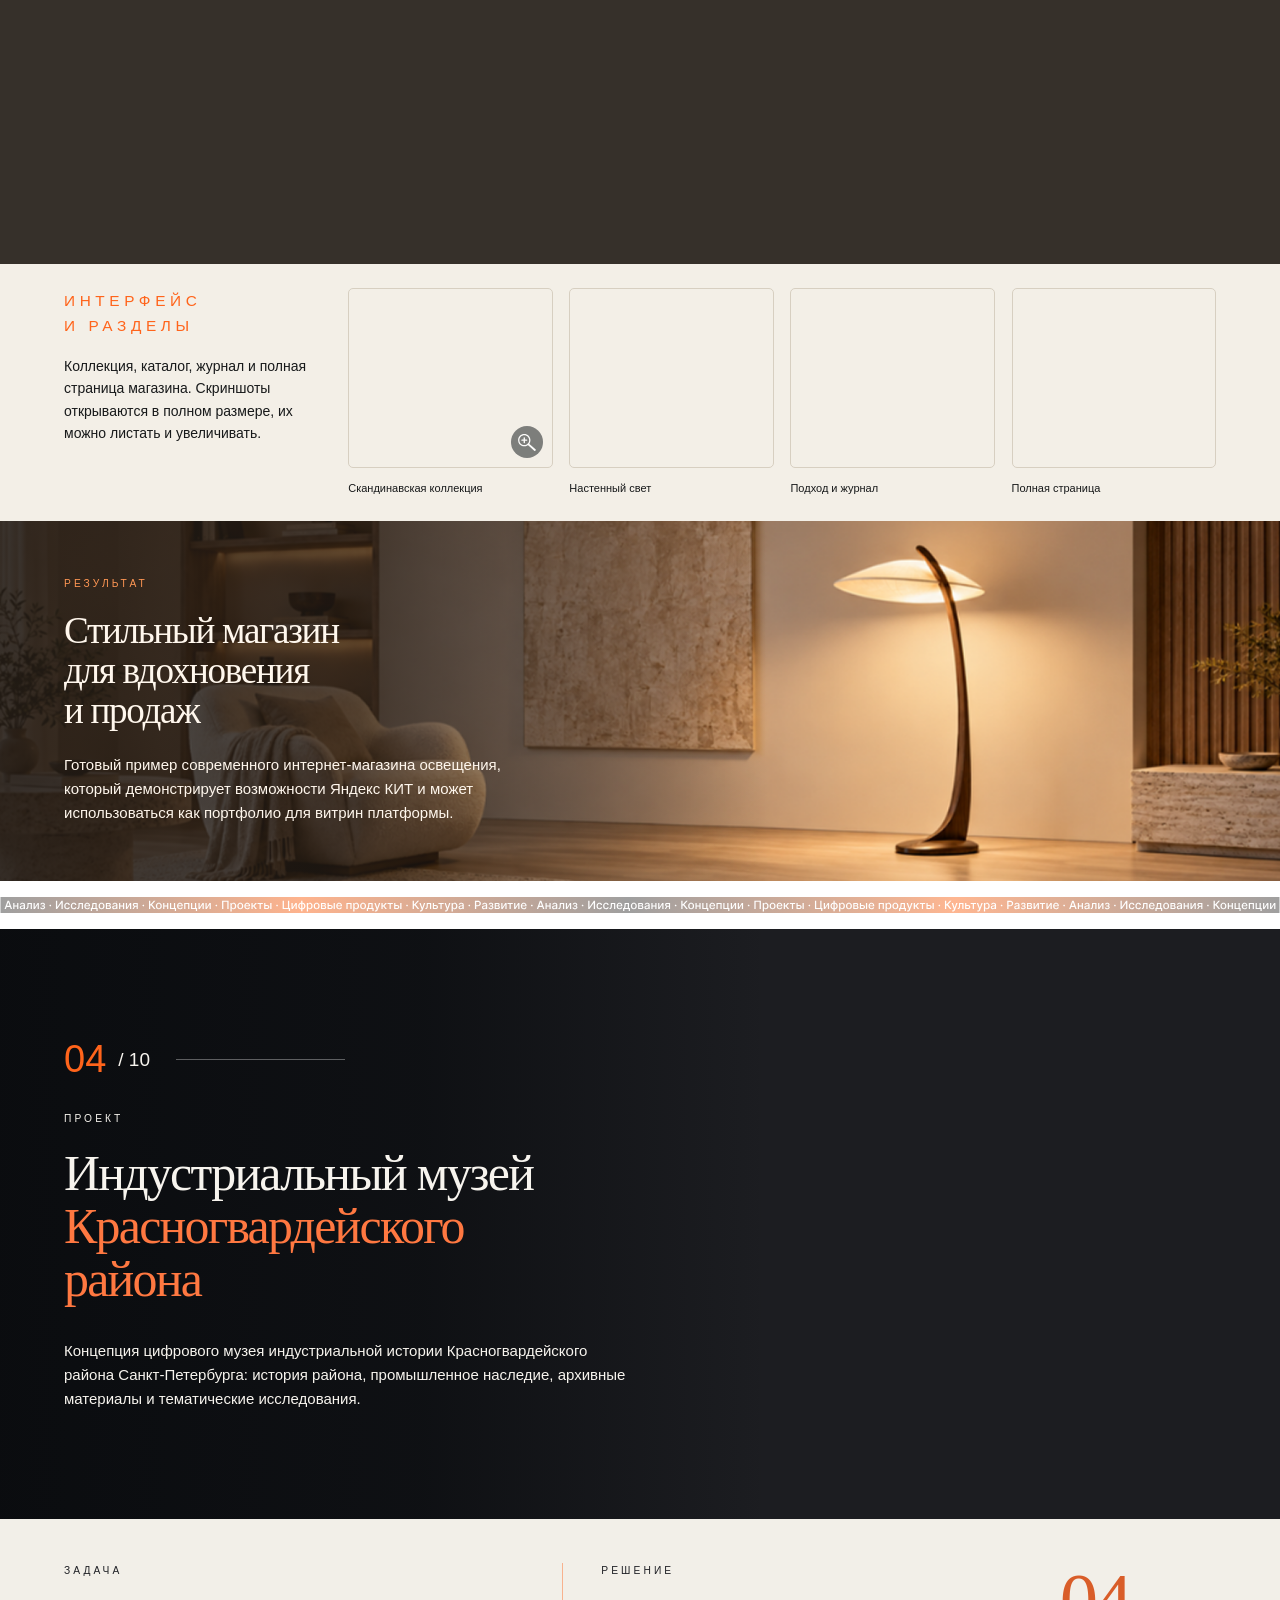
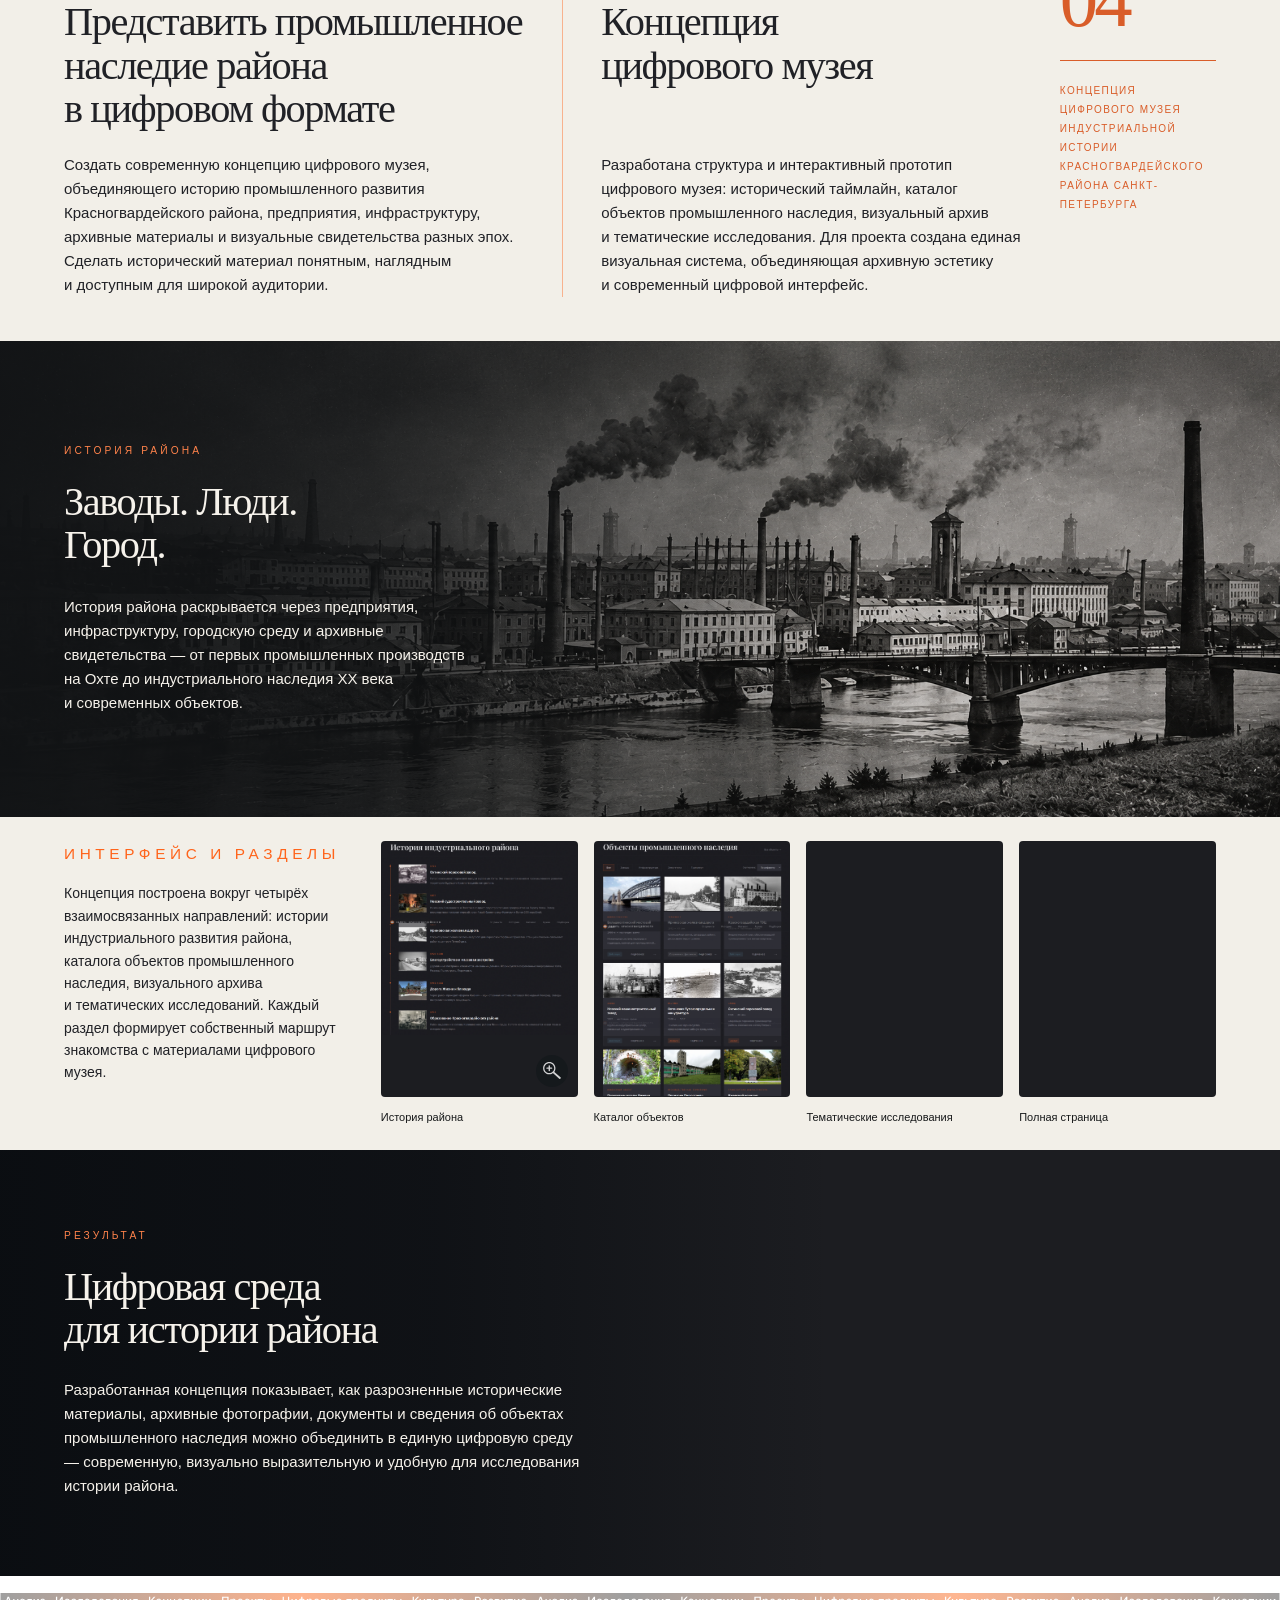
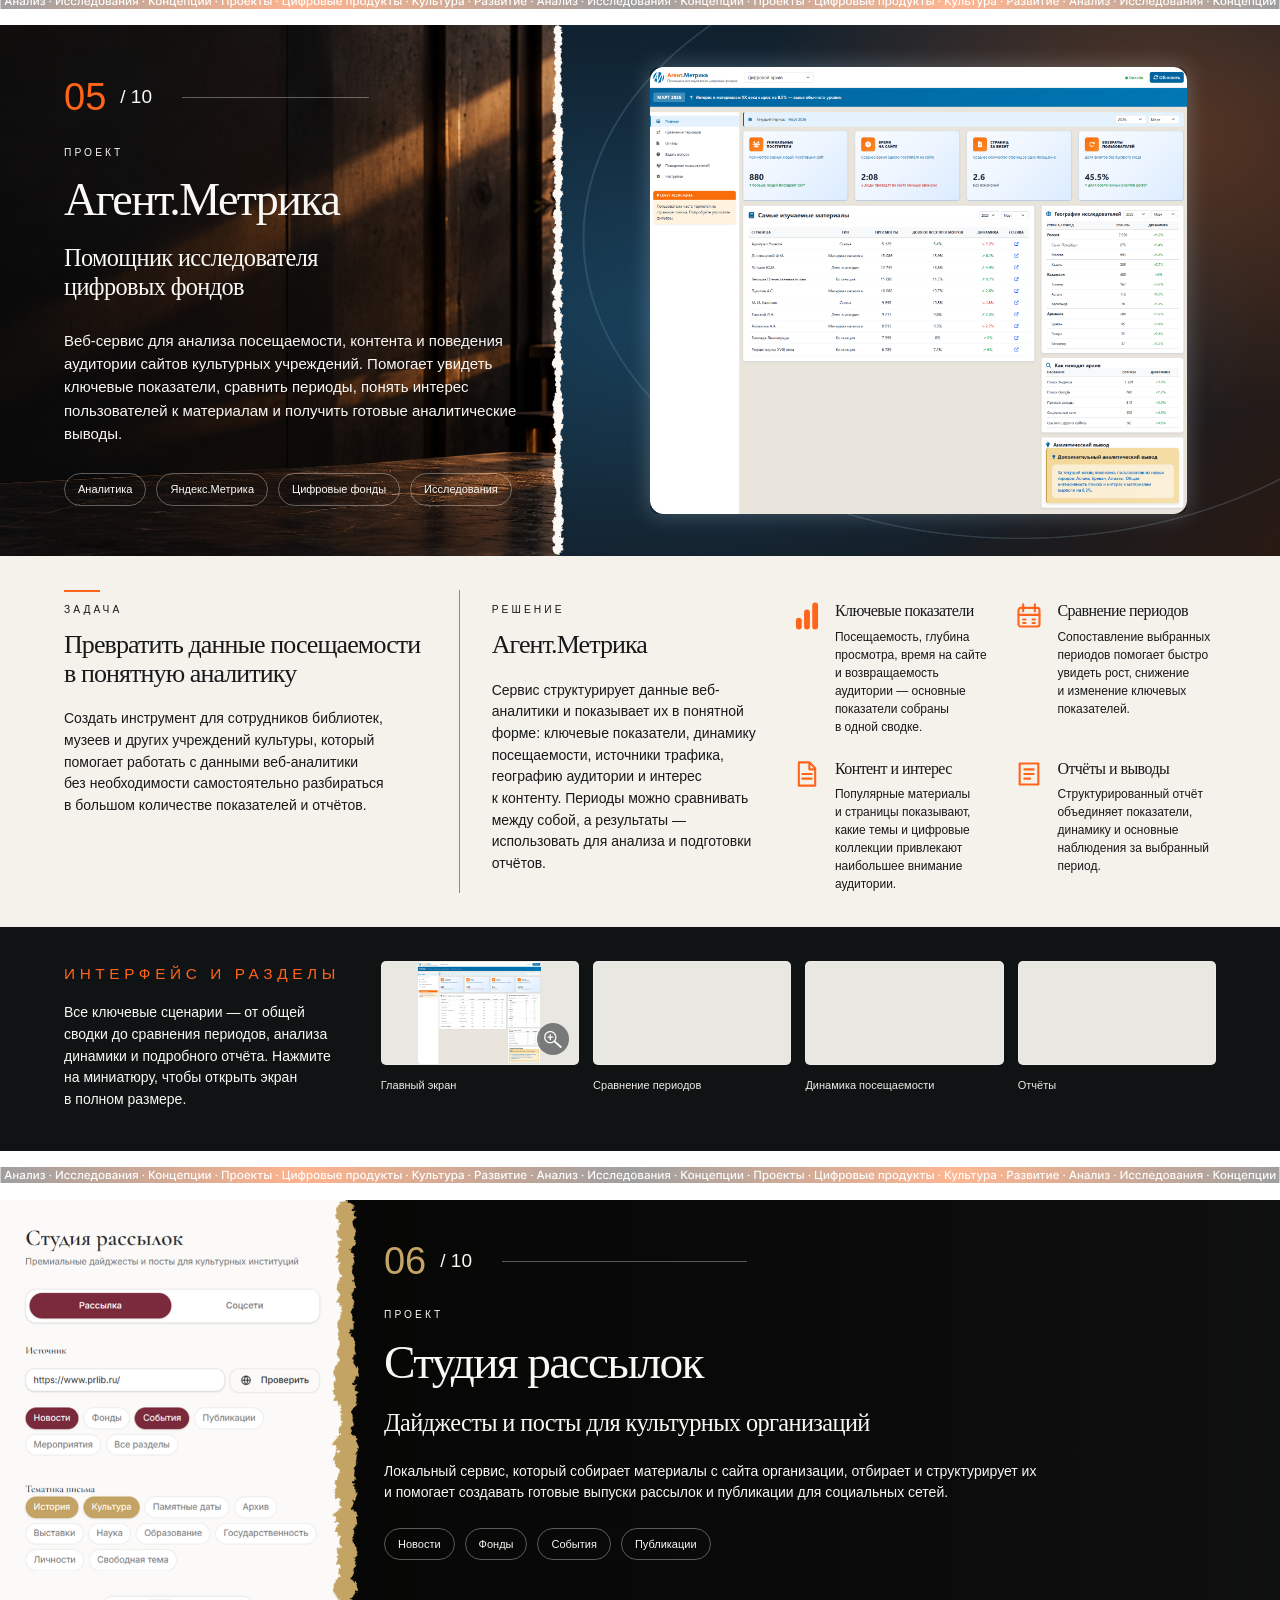
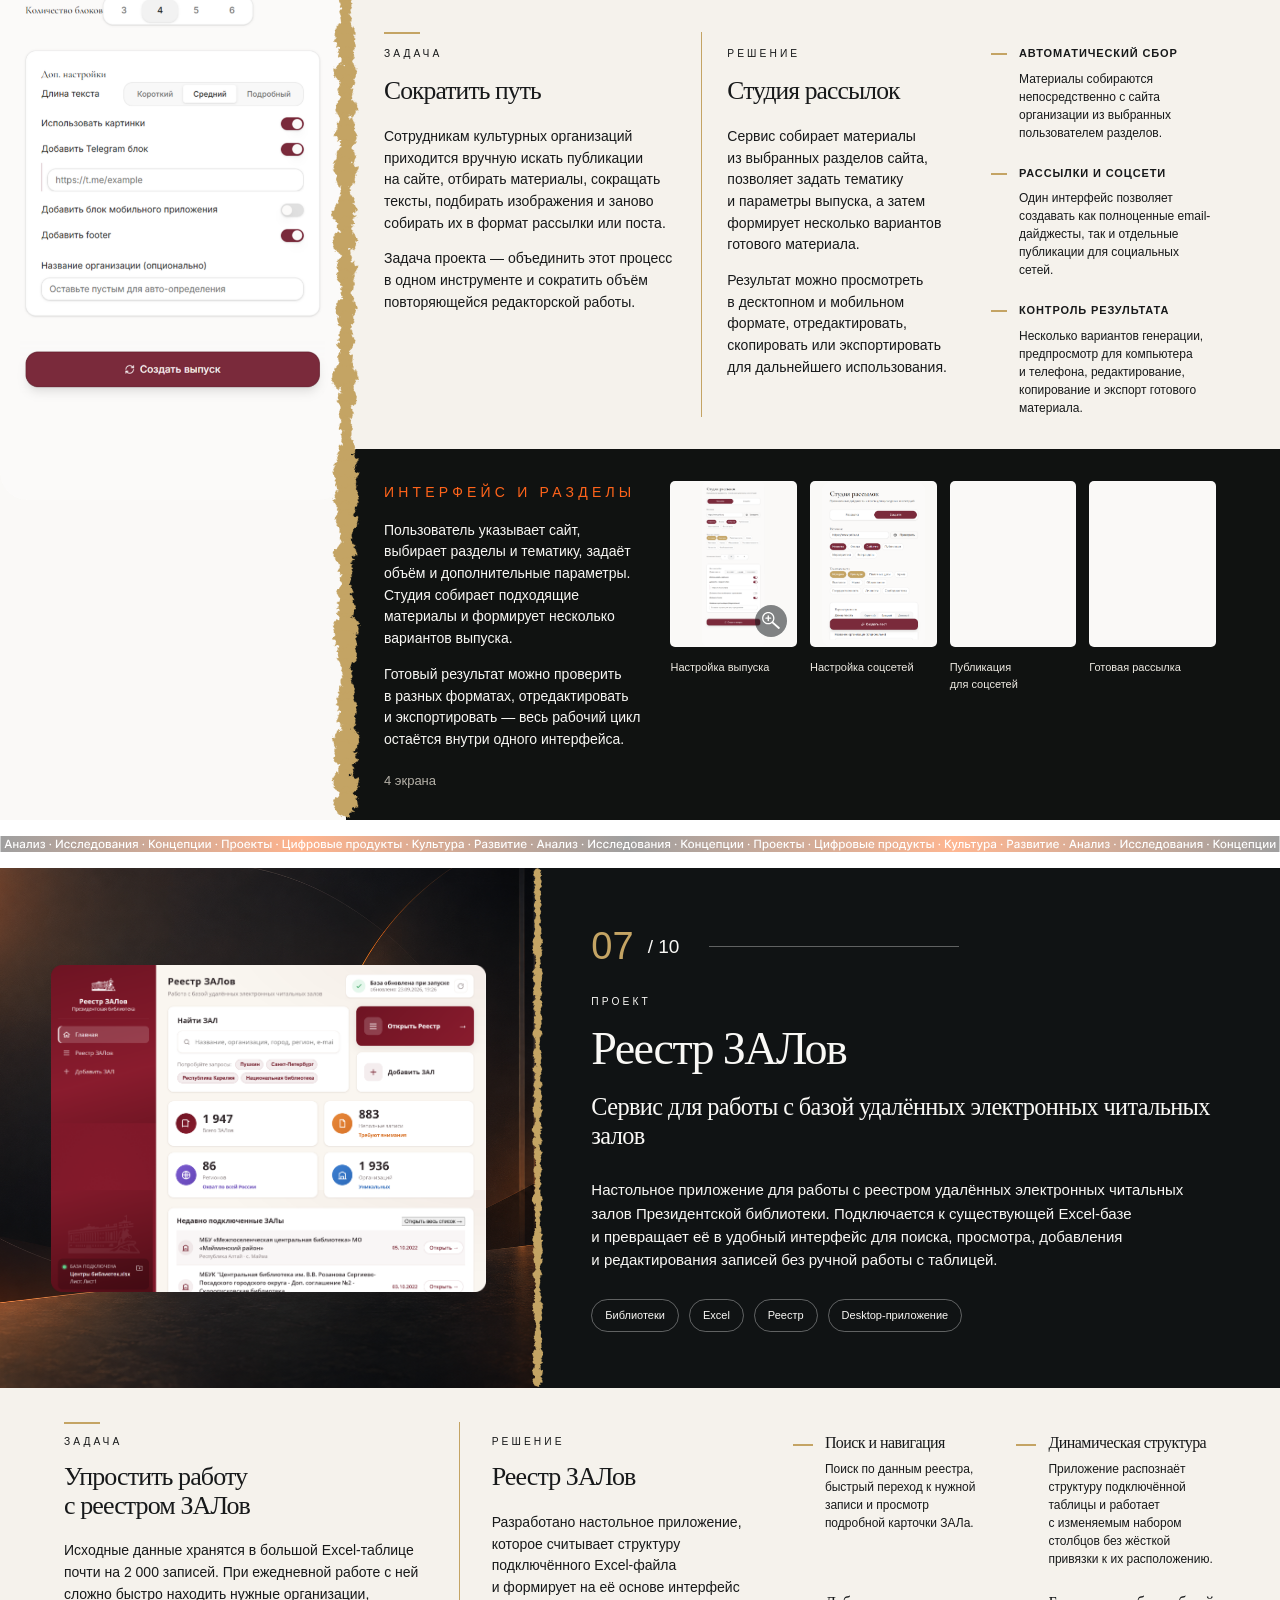
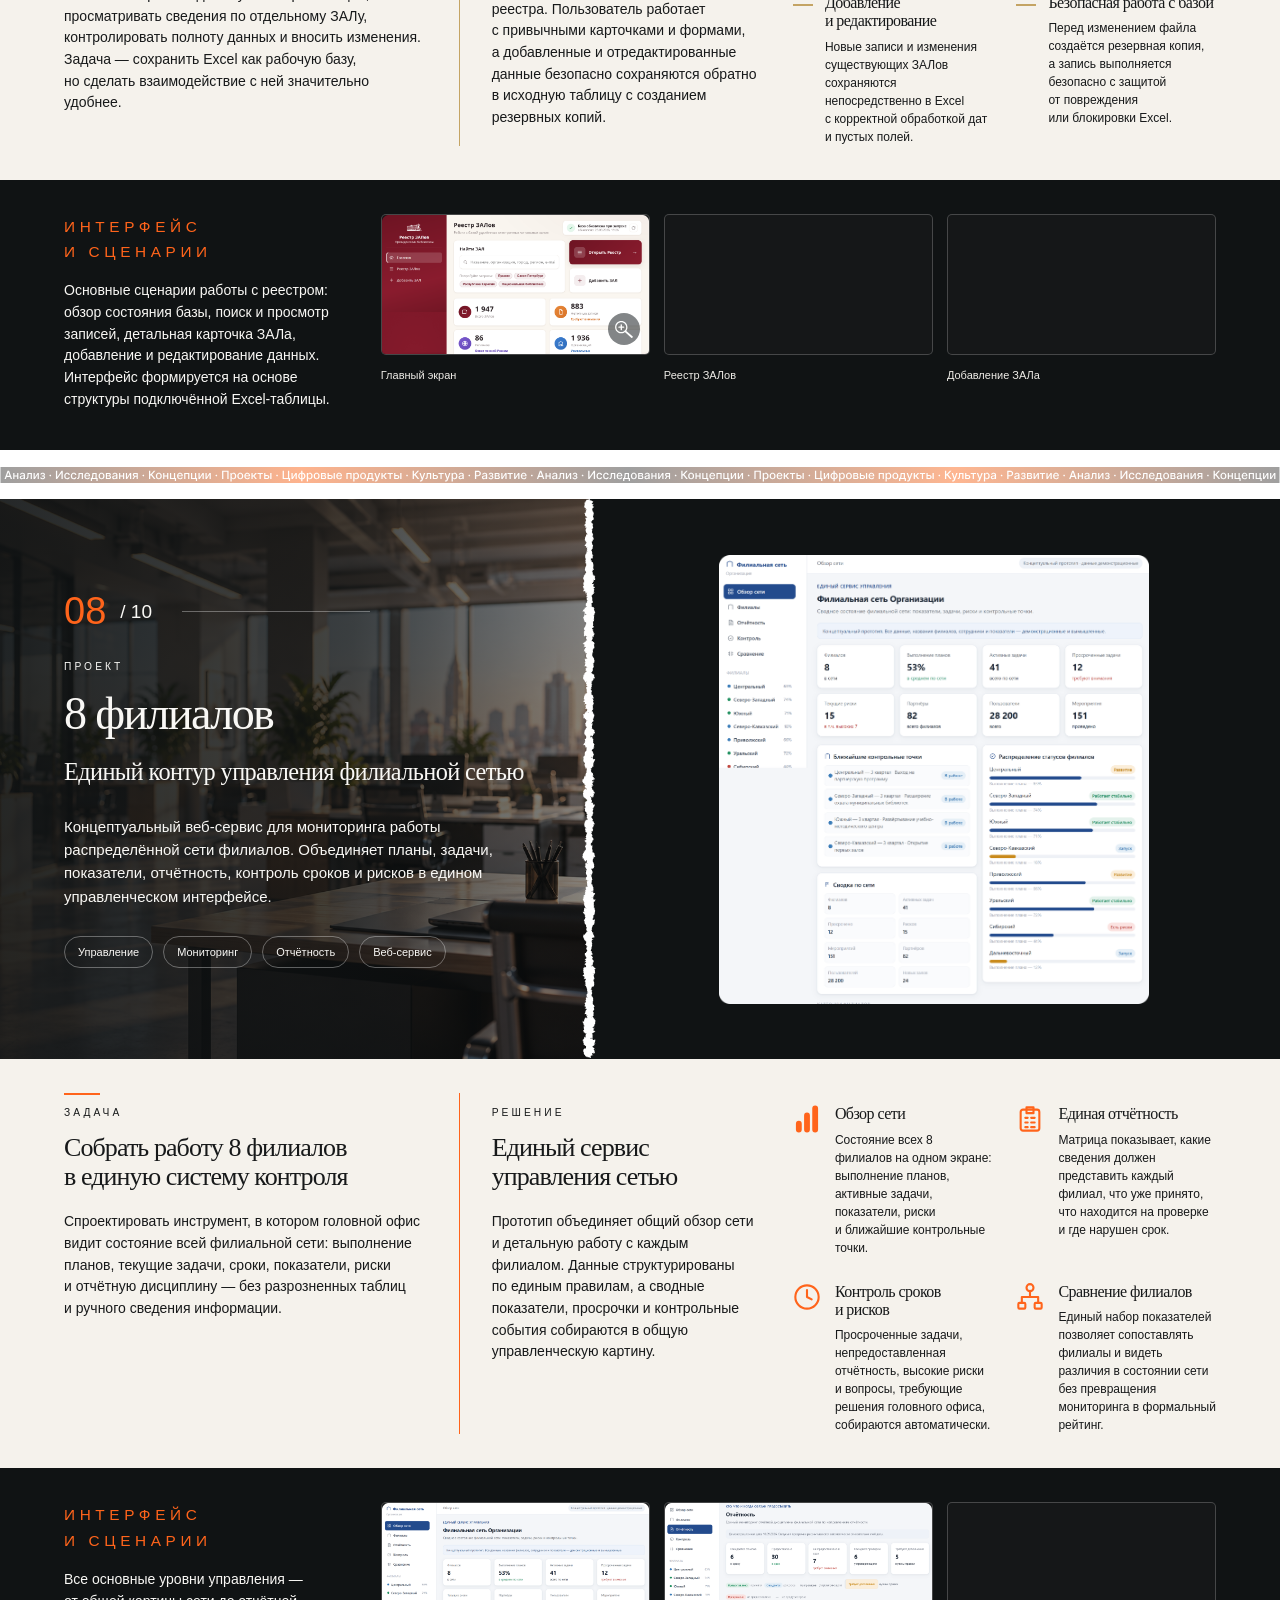
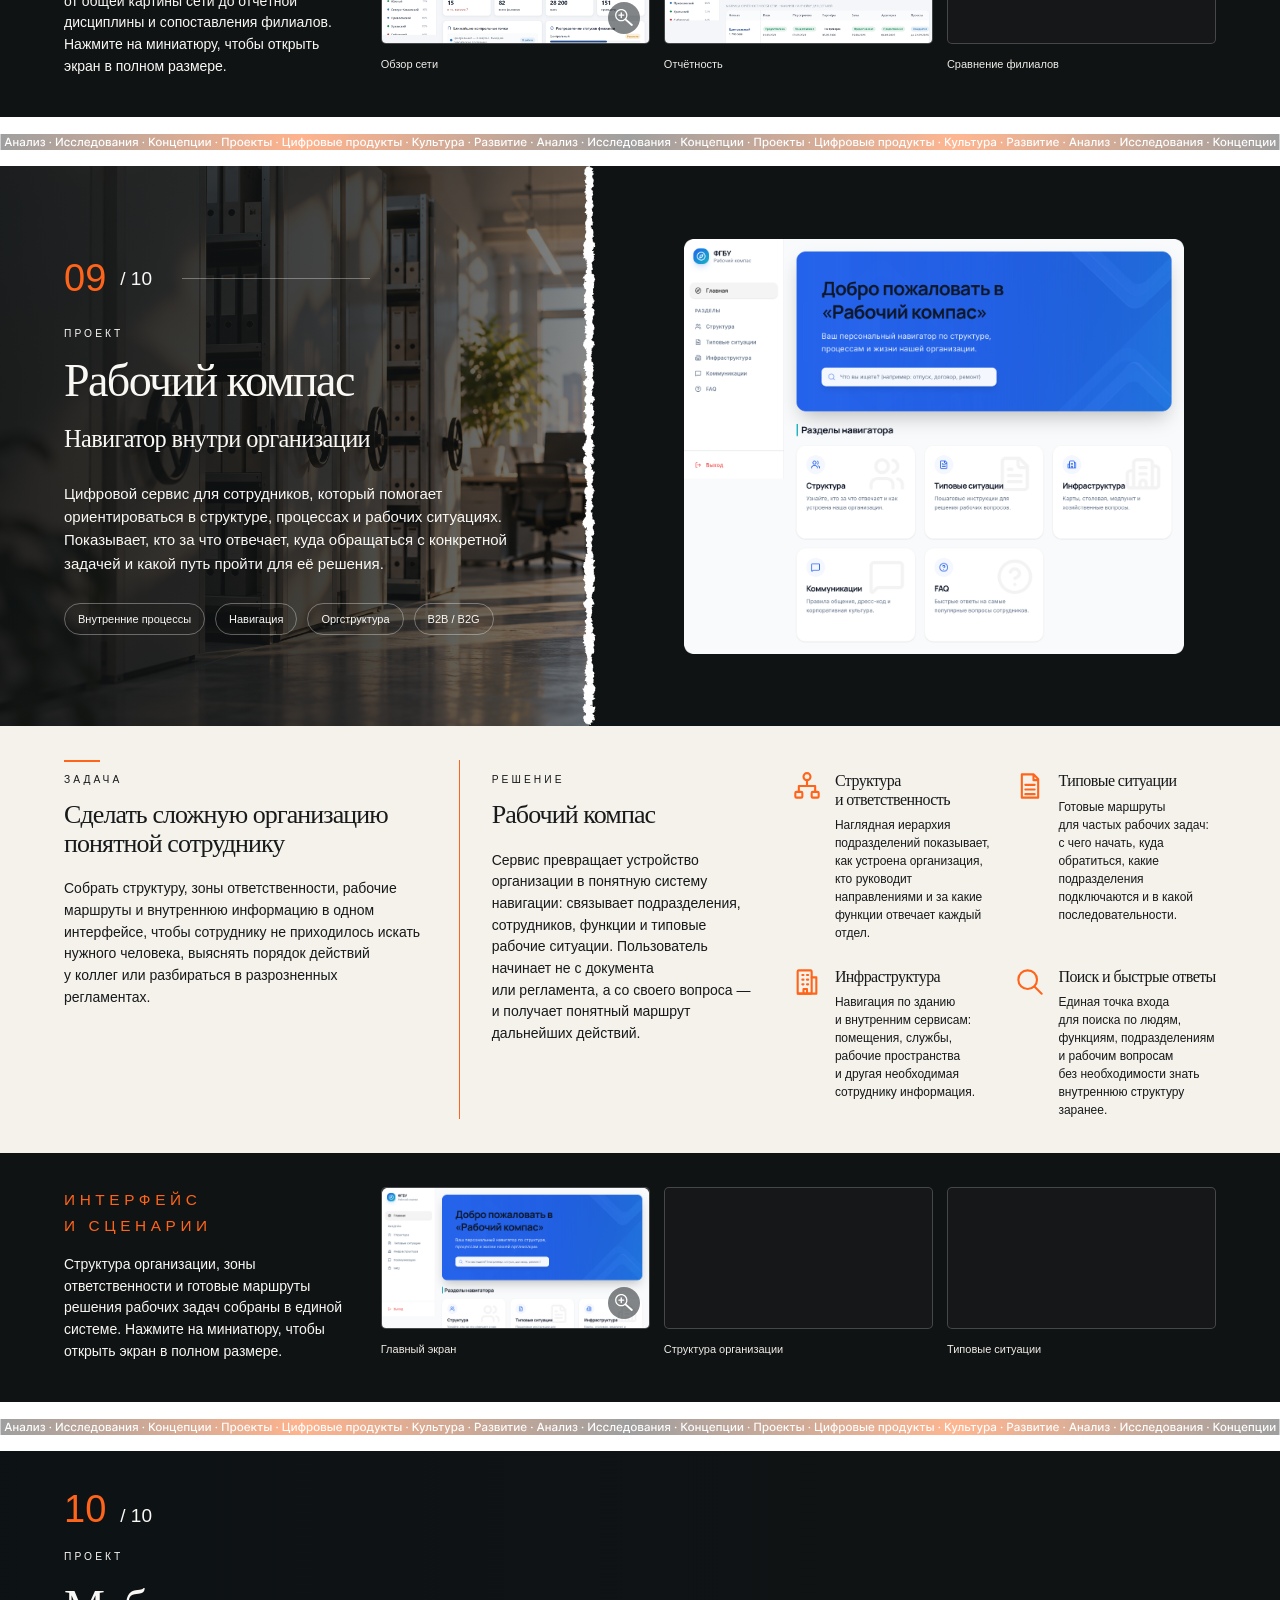
==== commit b30c49a6: "Add Open Graph preview and portfolio favicons" ====
--- a/index.html
+++ b/index.html
@@ -6,6 +6,25 @@
     <meta name="description" content="Андрей Петров — Логика и практика. Анализ, исследования, концепции, проекты и цифровые продукты.">
     <meta name="theme-color" content="#101314">
     <title>Андрей Петров — Логика и практика</title>
+    <link rel="canonical" href="https://petrov-lab.ru/">
+    <meta property="og:type" content="website">
+    <meta property="og:locale" content="ru_RU">
+    <meta property="og:site_name" content="Андрей Петров — Логика и практика">
+    <meta property="og:title" content="Андрей Петров — Логика и практика">
+    <meta property="og:description" content="Профессиональное портфолио Андрея Петрова: анализ, концепции, культура, проекты и цифровые продукты.">
+    <meta property="og:url" content="https://petrov-lab.ru/">
+    <meta property="og:image" content="https://petrov-lab.ru/assets/social/portfolio-og.png">
+    <meta property="og:image:type" content="image/png">
+    <meta property="og:image:width" content="1200">
+    <meta property="og:image:height" content="630">
+    <meta property="og:image:alt" content="Андрей Петров — Логика и практика. Анализ, концепции, Digital, культура, проекты и развитие.">
+    <meta name="twitter:card" content="summary_large_image">
+    <meta name="twitter:title" content="Андрей Петров — Логика и практика">
+    <meta name="twitter:description" content="Профессиональное портфолио Андрея Петрова: анализ, концепции, культура, проекты и цифровые продукты.">
+    <meta name="twitter:image" content="https://petrov-lab.ru/assets/social/portfolio-og.png">
+    <meta name="twitter:image:alt" content="Андрей Петров — Логика и практика. Анализ, концепции, Digital, культура, проекты и развитие.">
+    <link rel="icon" type="image/svg+xml" href="./assets/favicon.svg">
+    <link rel="icon" type="image/png" sizes="32x32" href="./assets/favicon-32.png">
     <link rel="stylesheet" href="./src/styles/base.css">
     <script defer src="./src/site.js"></script>
   </head>
--- a/src/styles/base.css
+++ b/src/styles/base.css
@@ -4,6 +4,13 @@
 @import url('../projects/grantmaster/grantmaster.css');
 @import url('../projects/svetlo/svetlo.css');
 @import url('../projects/industrial/industrial.css');
+@import url('../projects/metrika/metrika.css');
+@import url('../projects/newsletter/newsletter.css');
+@import url('../projects/registry/registry.css');
+@import url('../projects/branches/branches.css');
+@import url('../projects/compass/compass.css');
+@import url('../projects/mobile/mobile.css');
+@import url('../discuss/discuss.css');
 @import url('./interface-section.css');
 @import url('./project-separator.css');
 @import url('./lightbox.css');
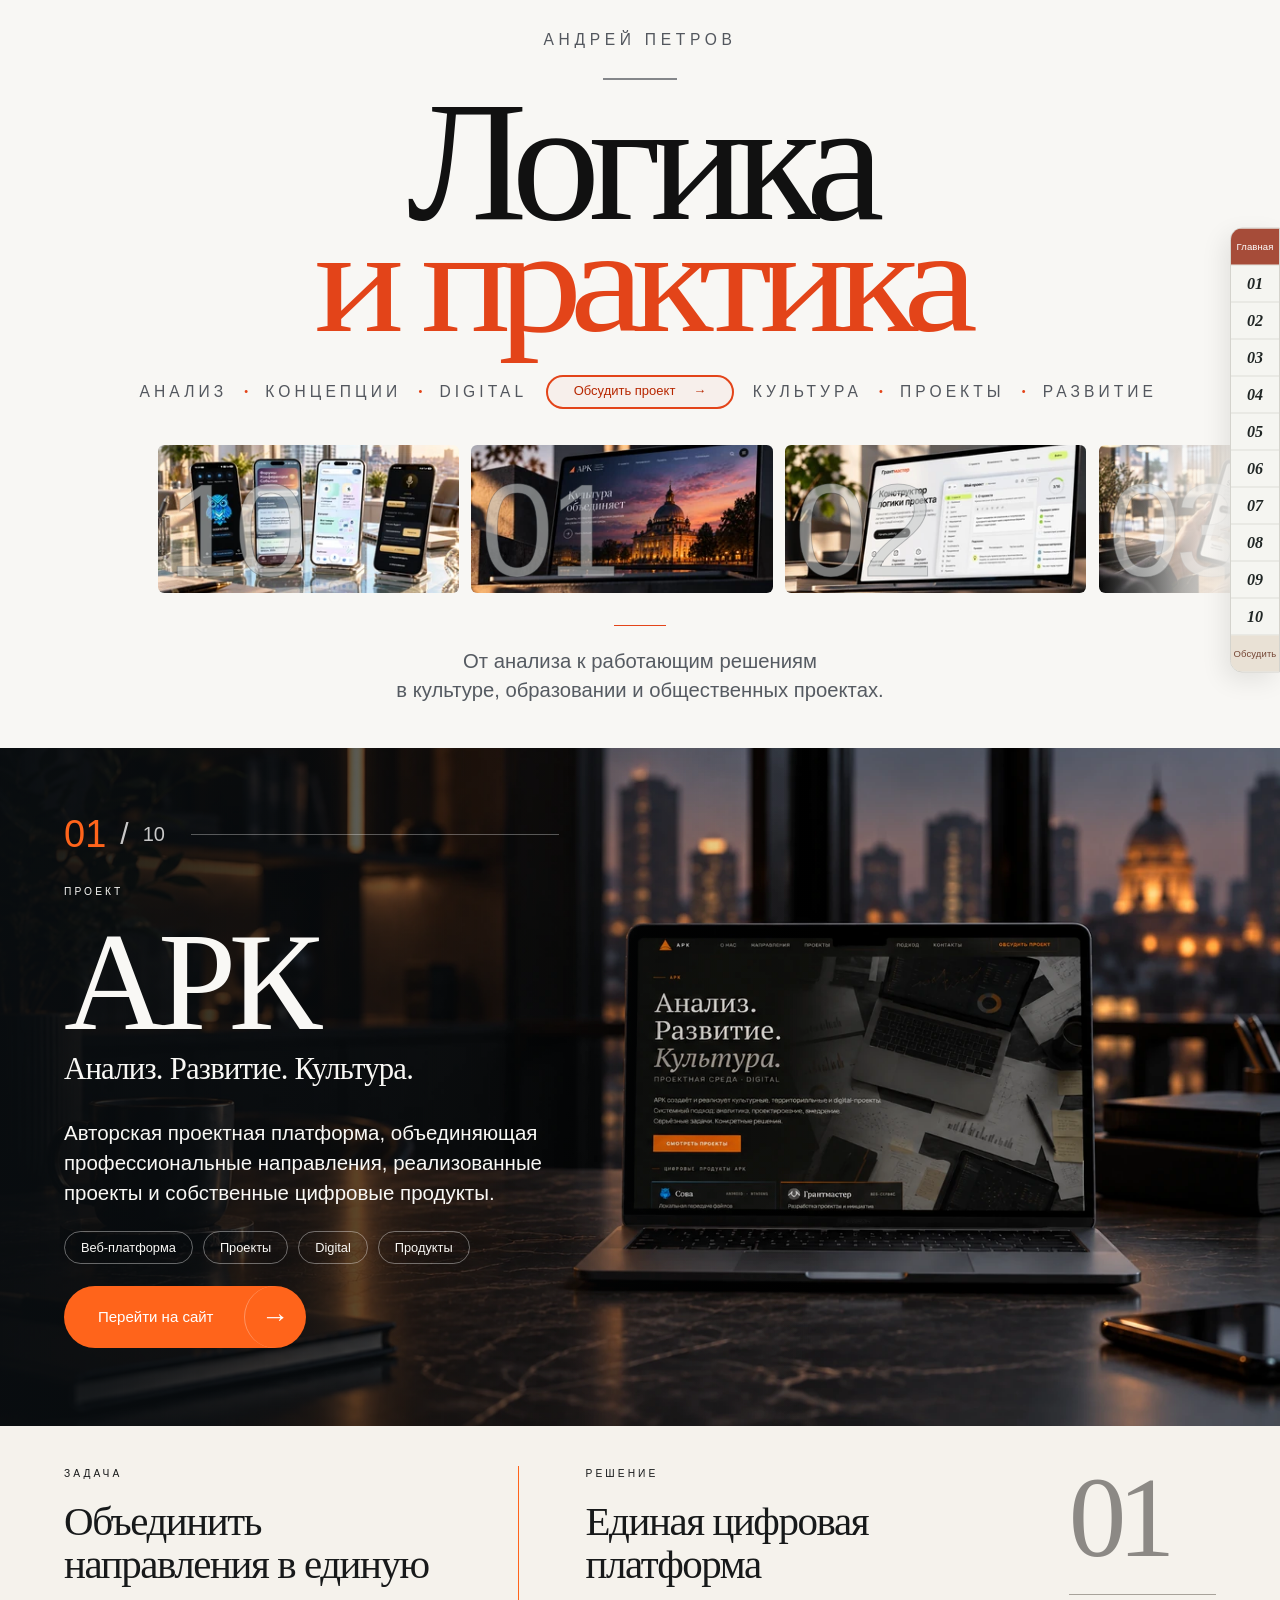
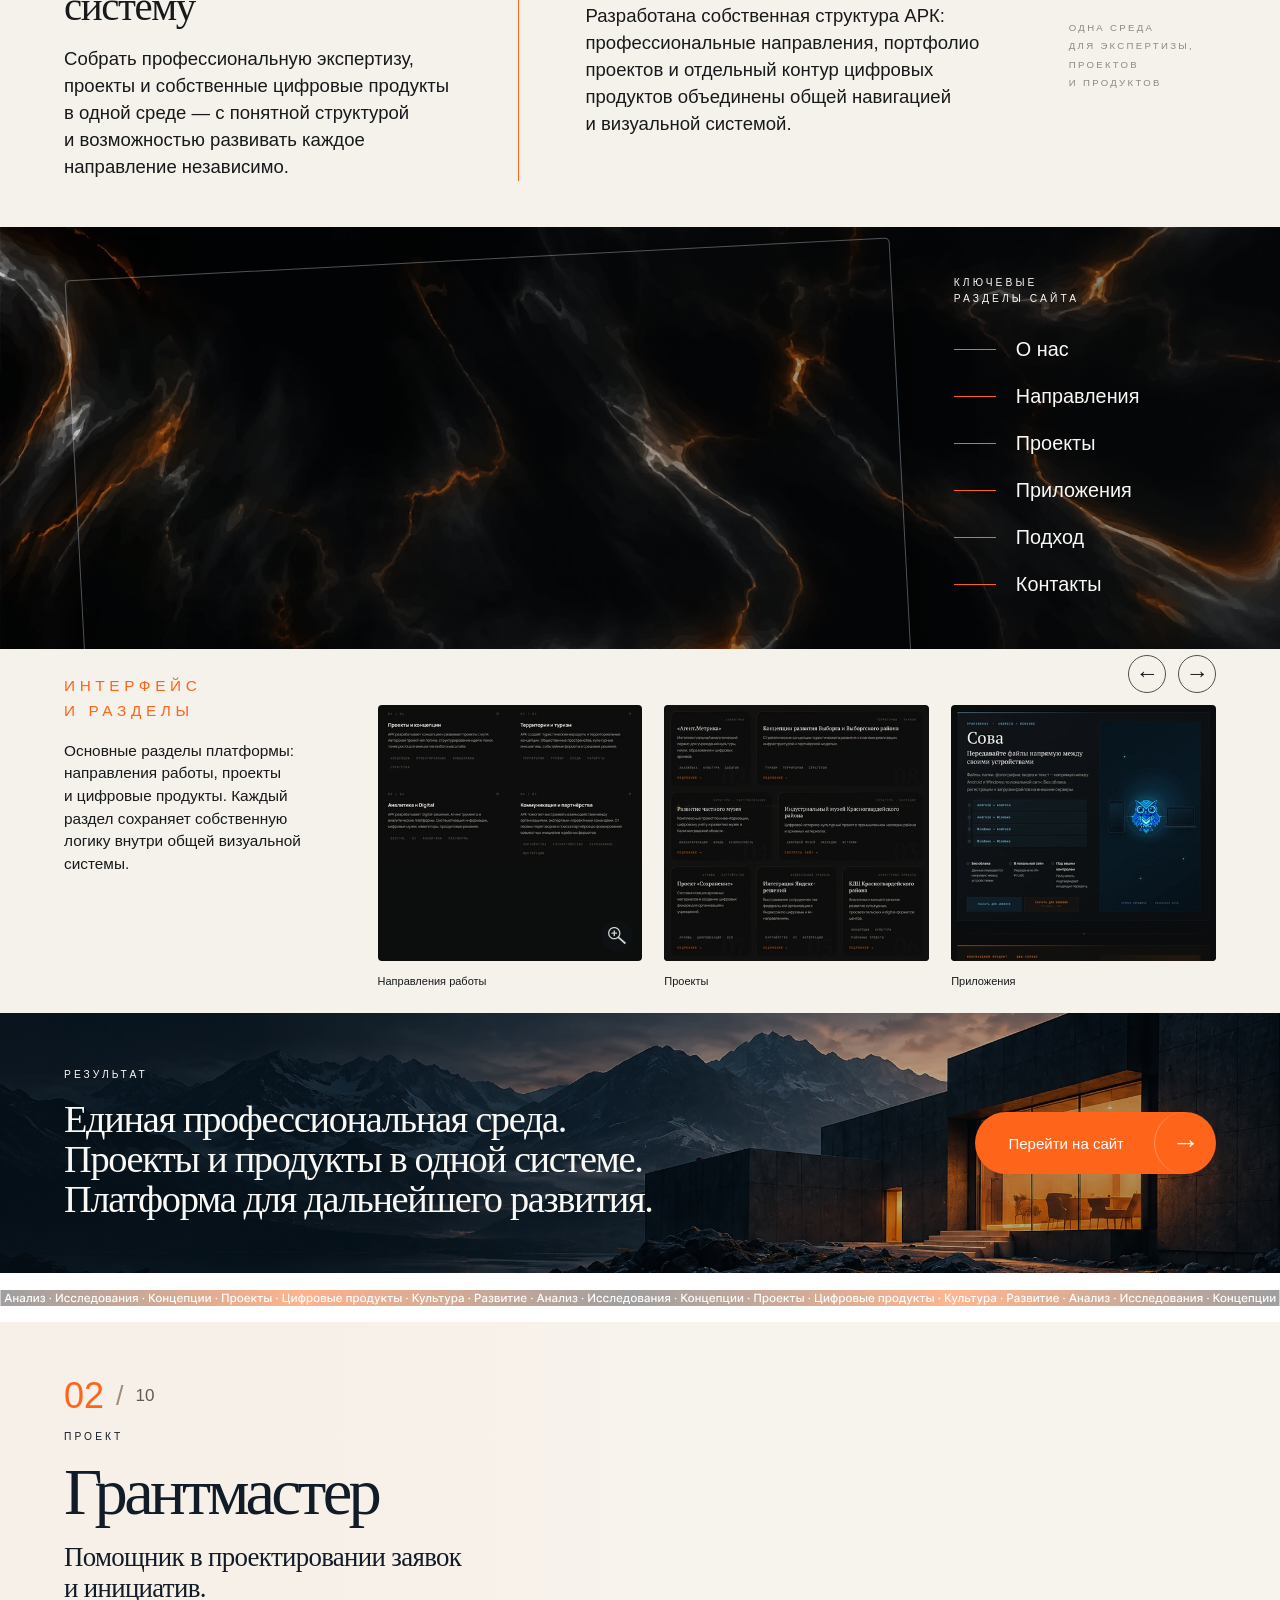
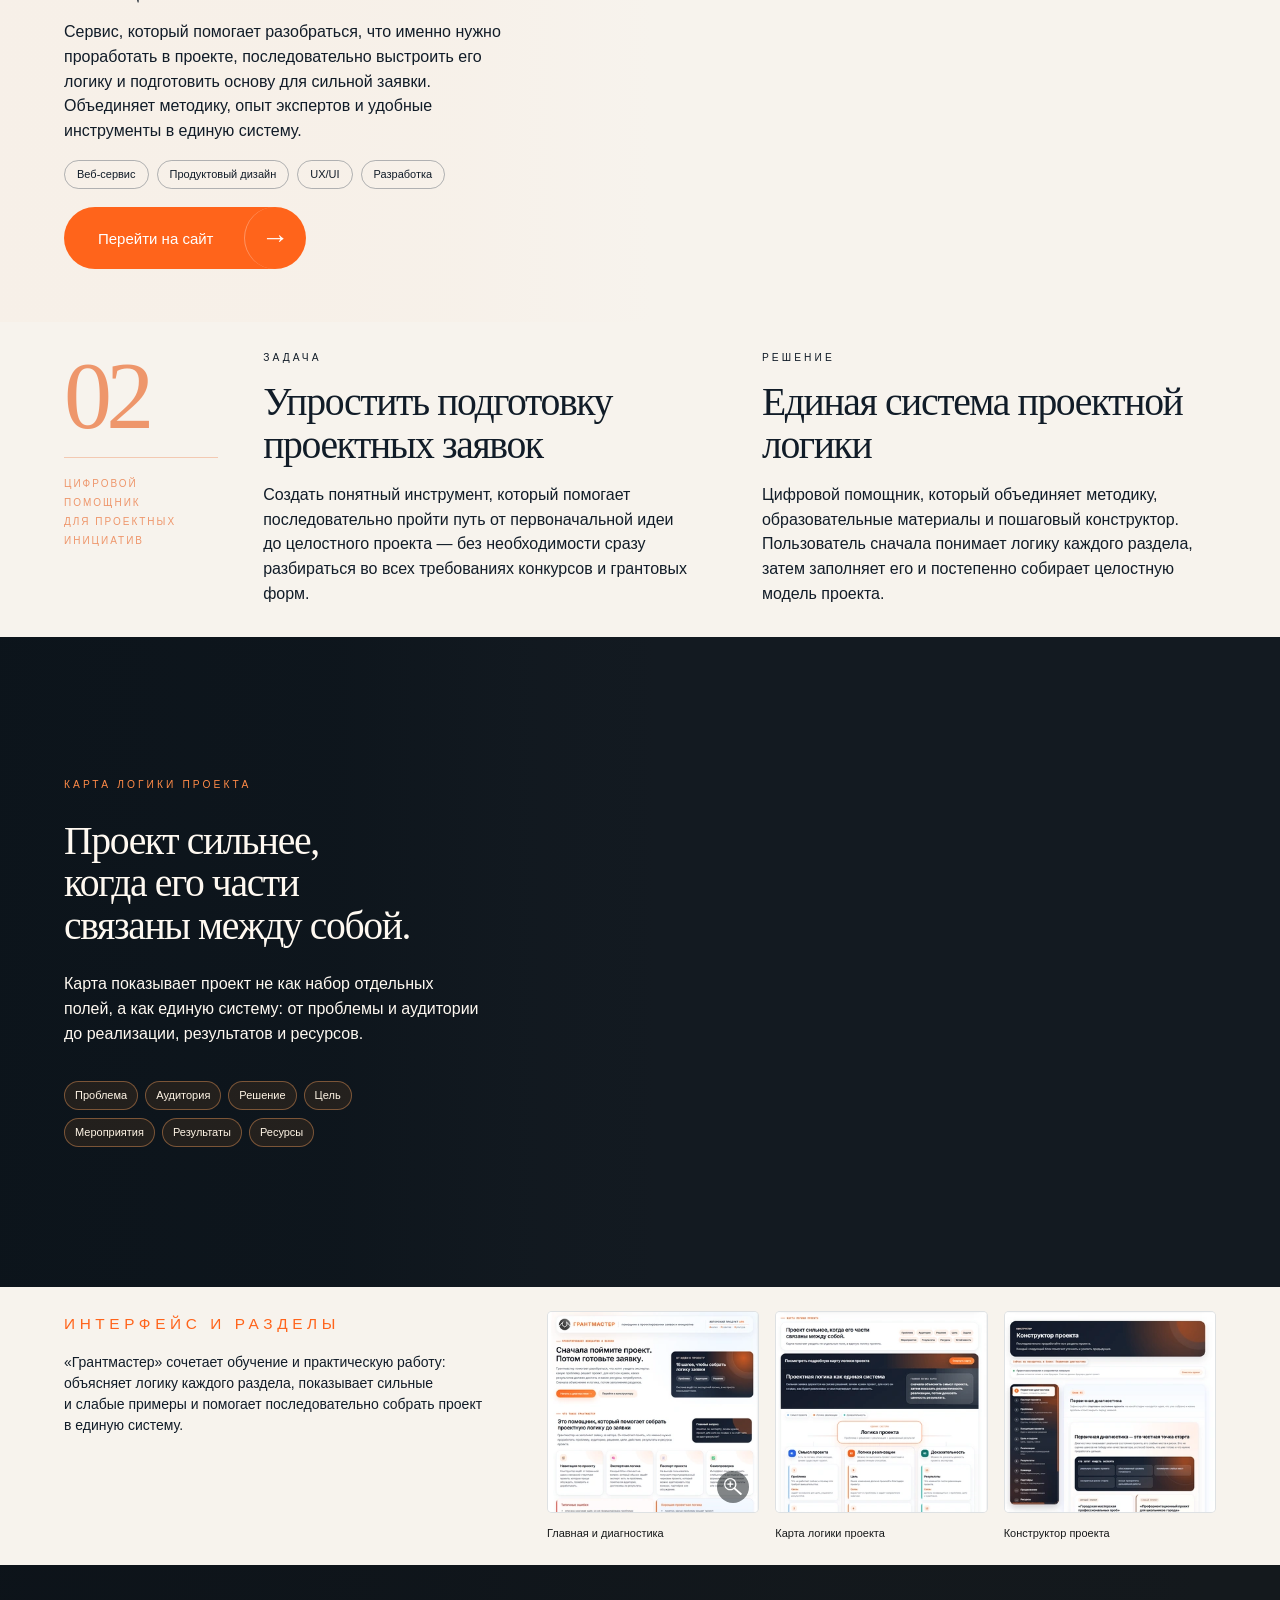
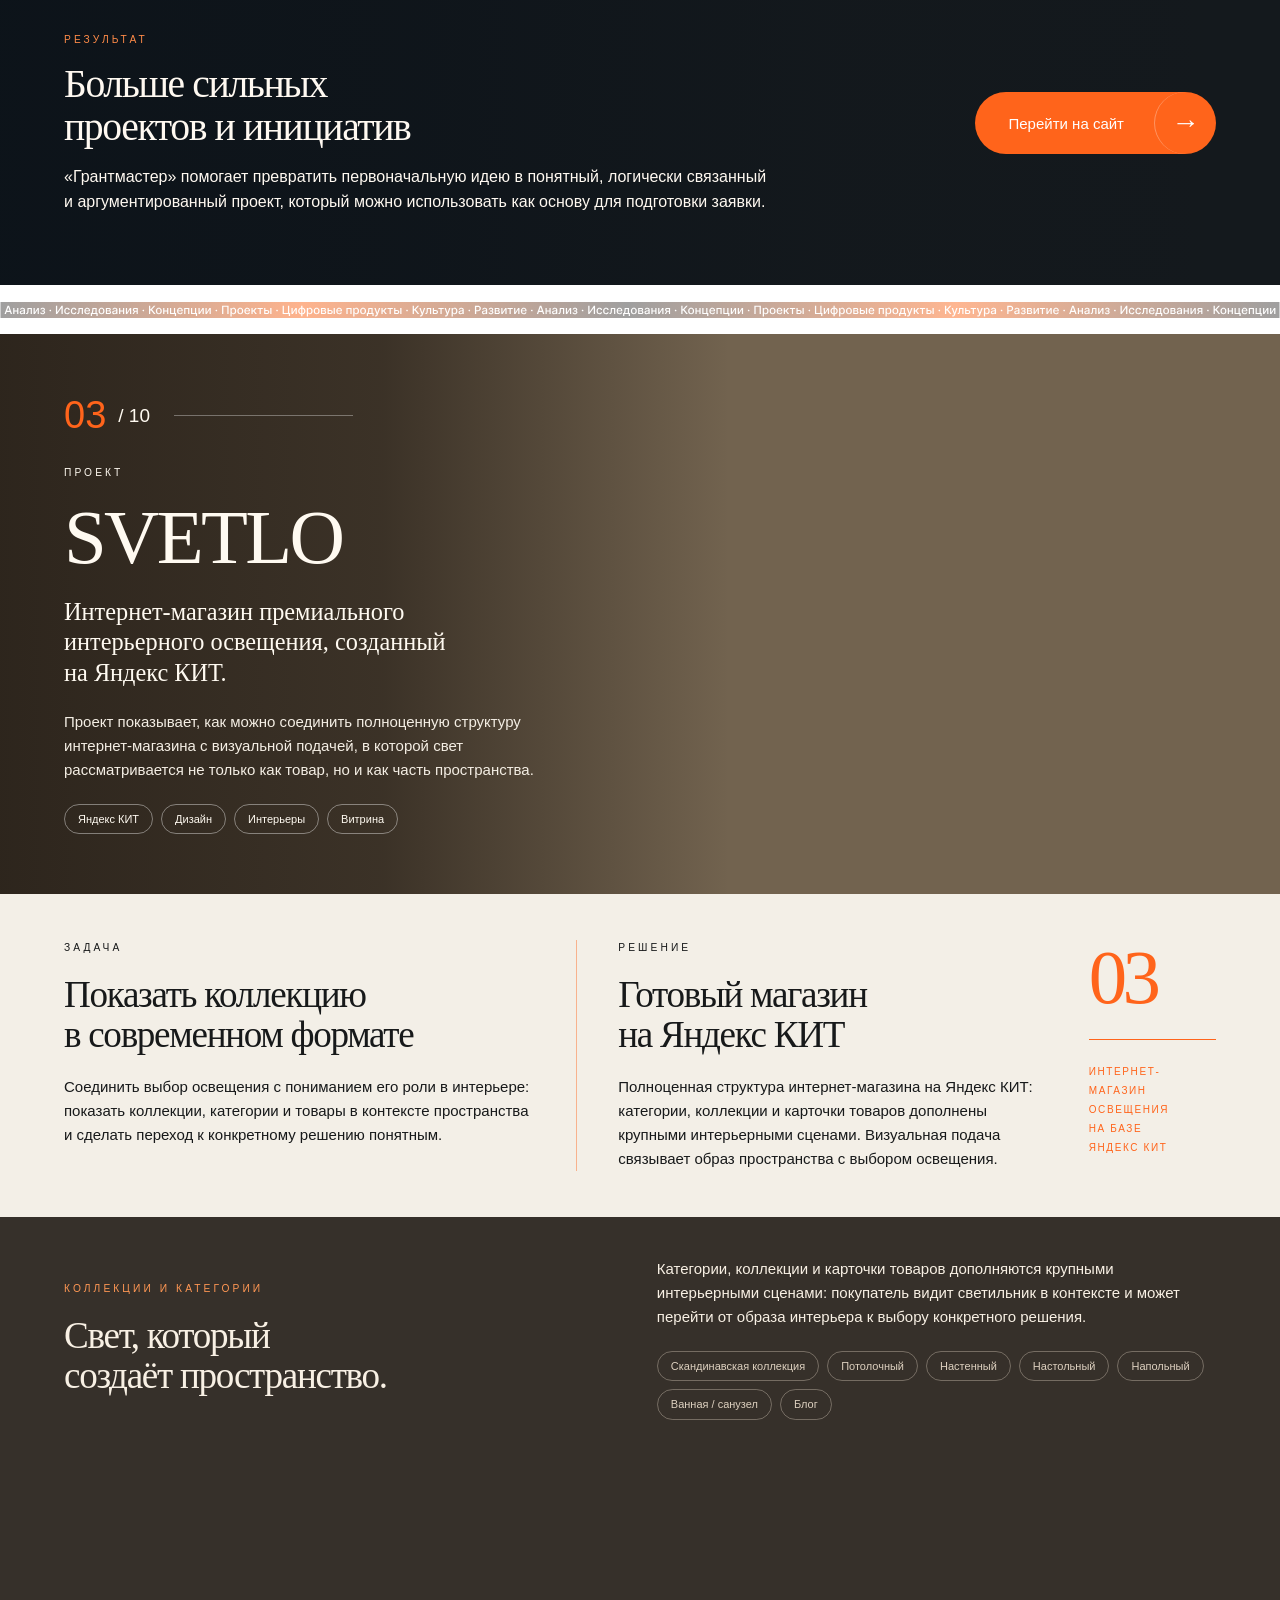
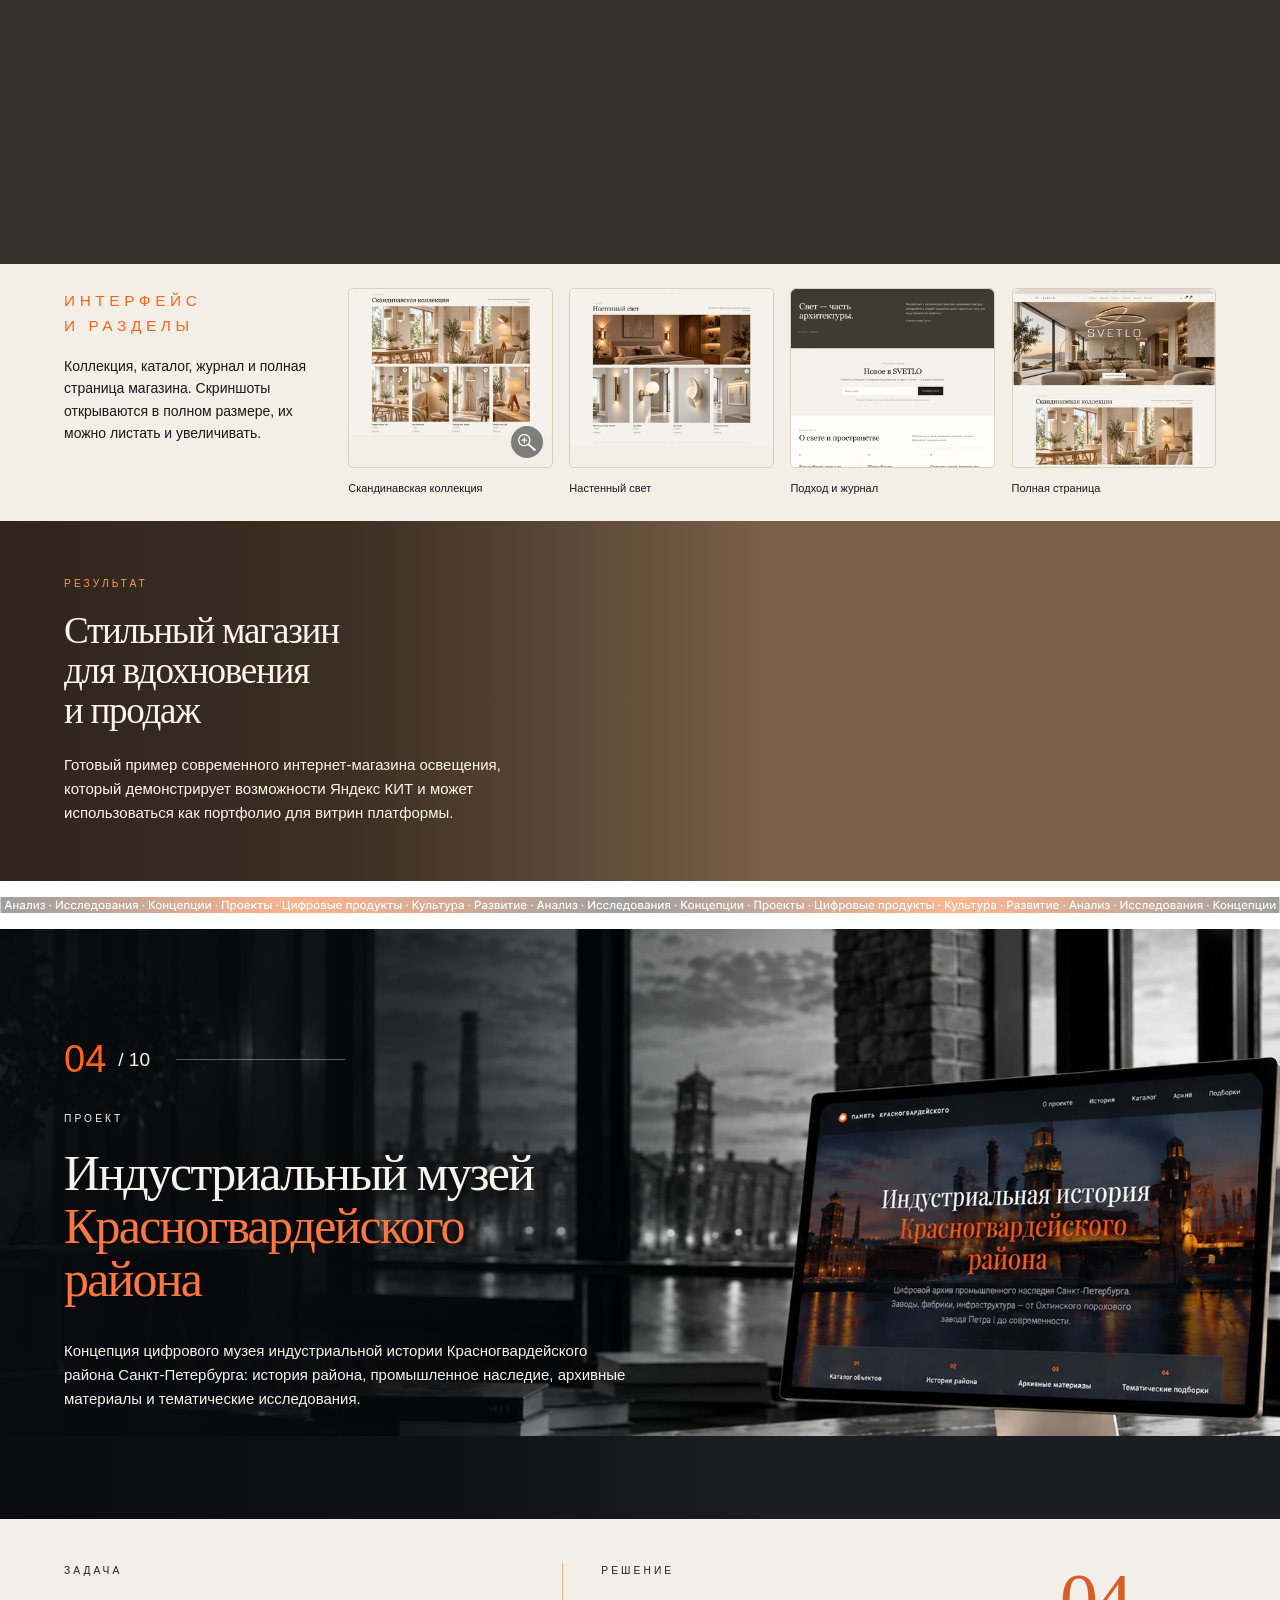
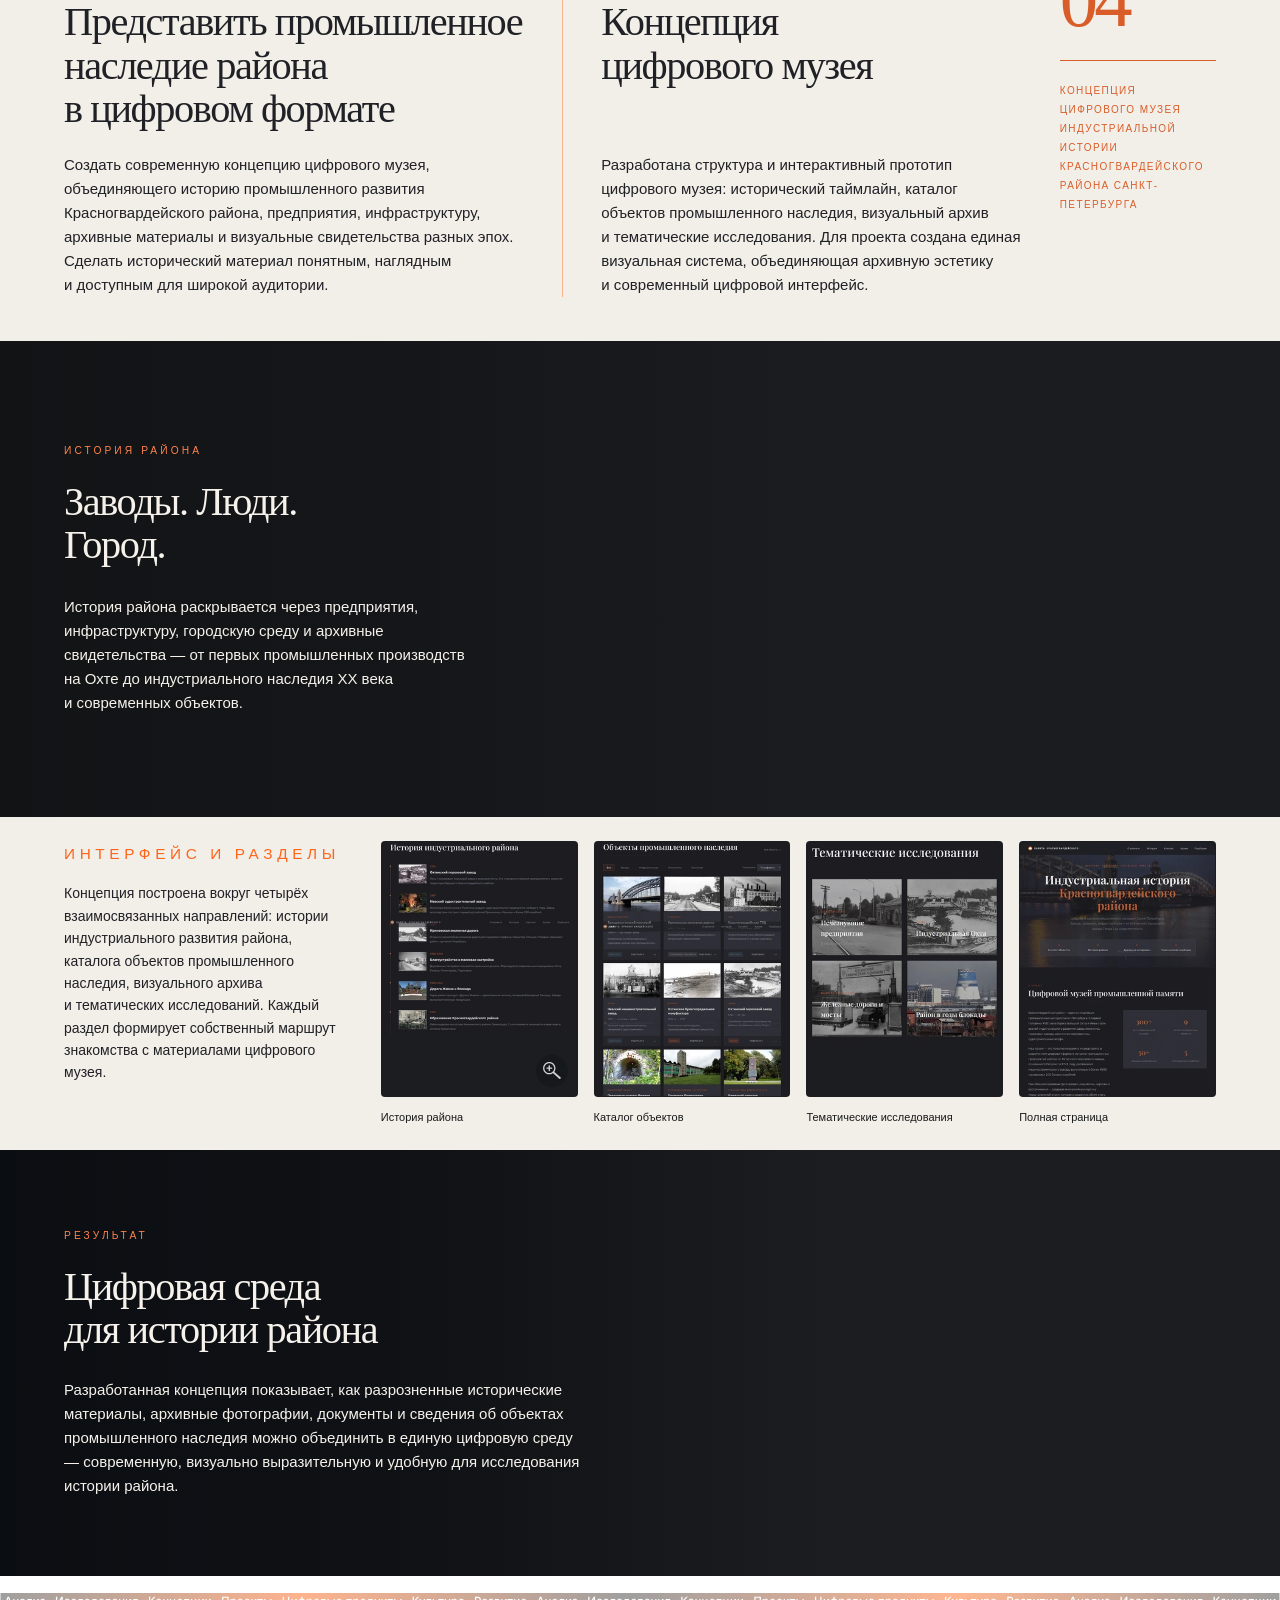
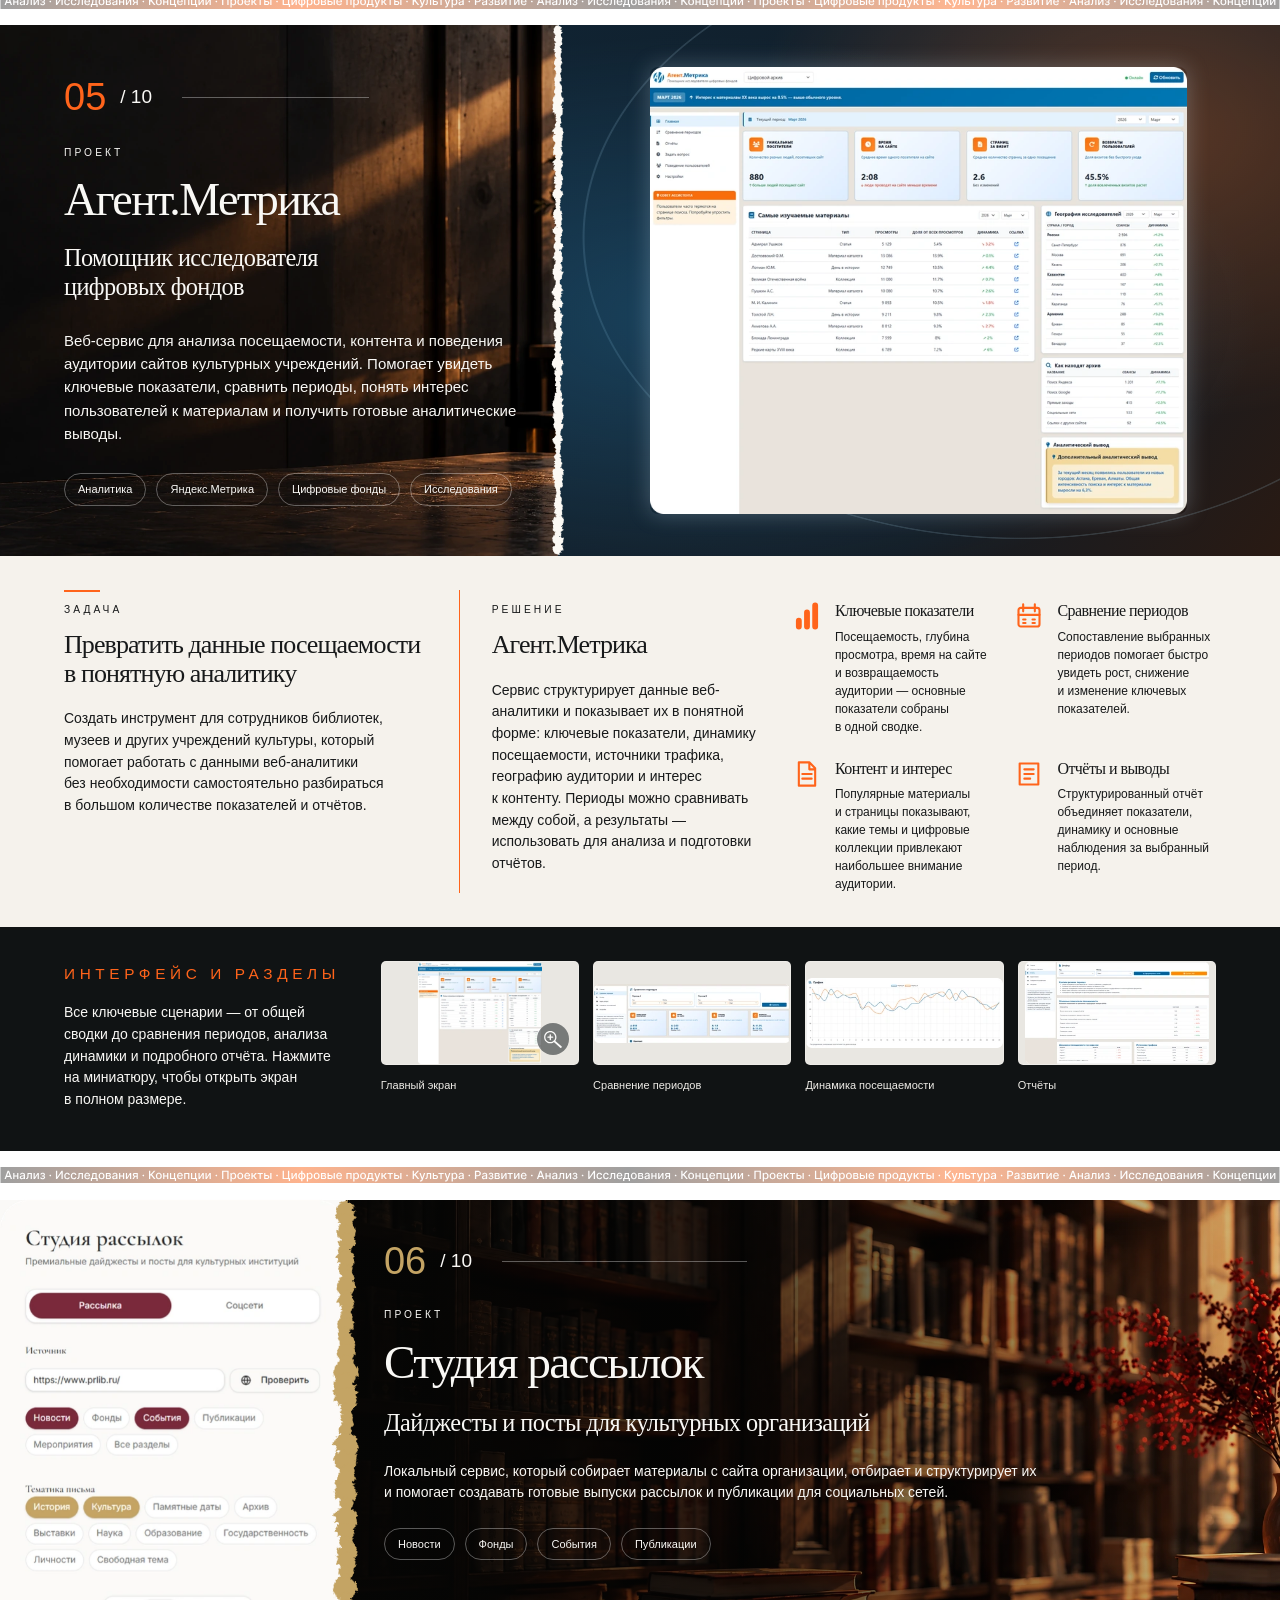
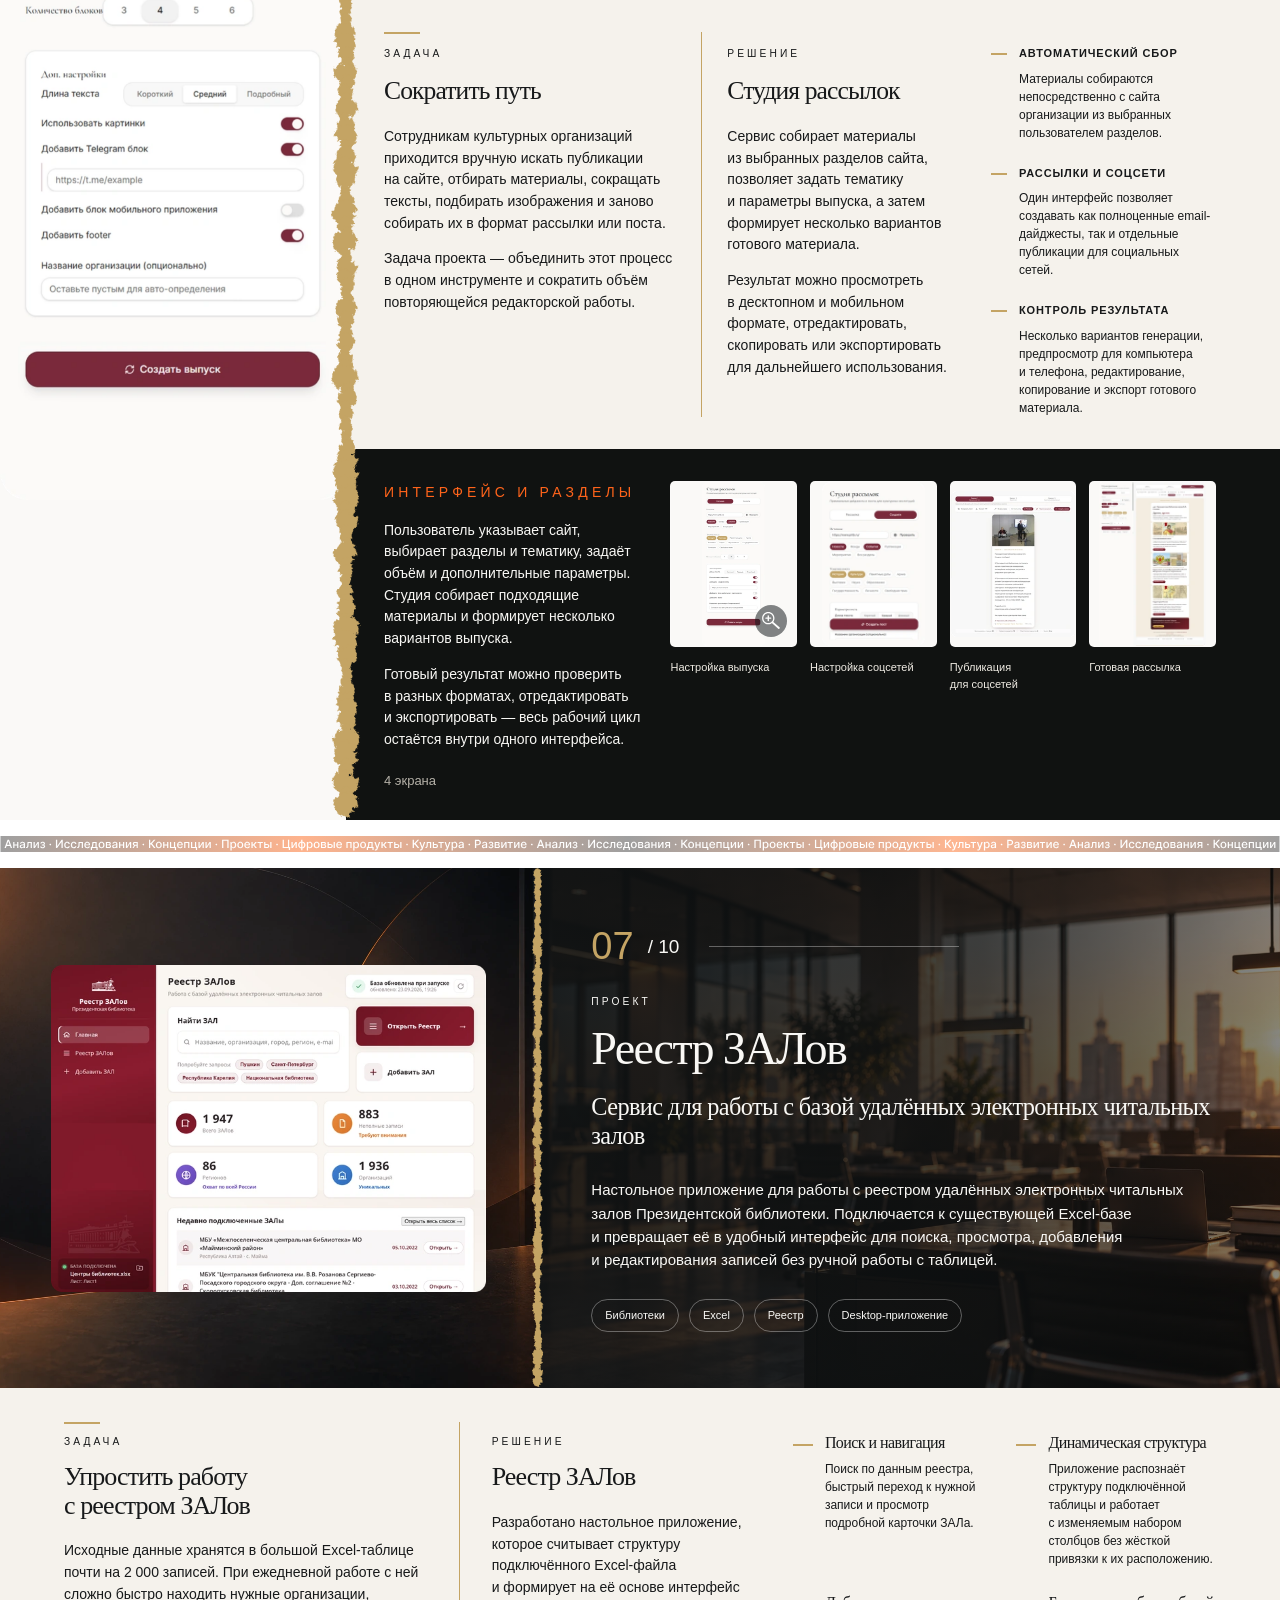
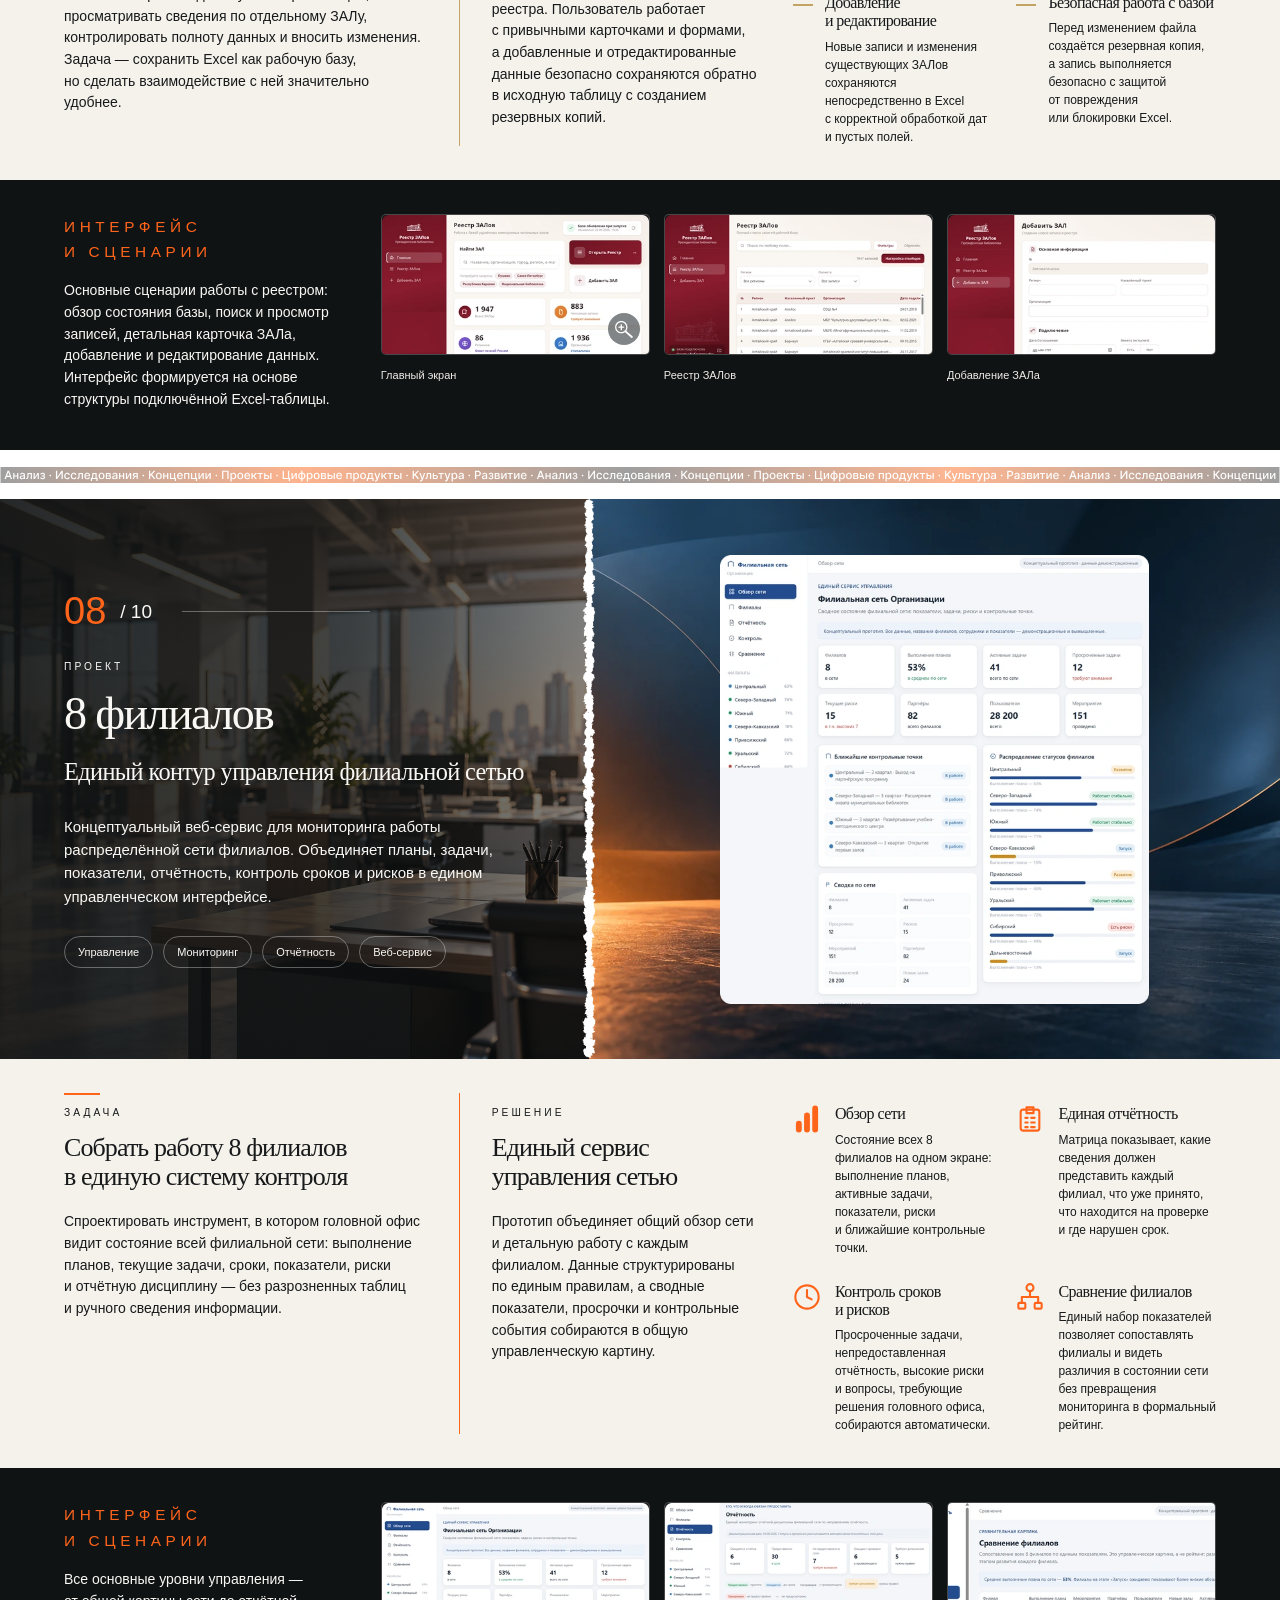
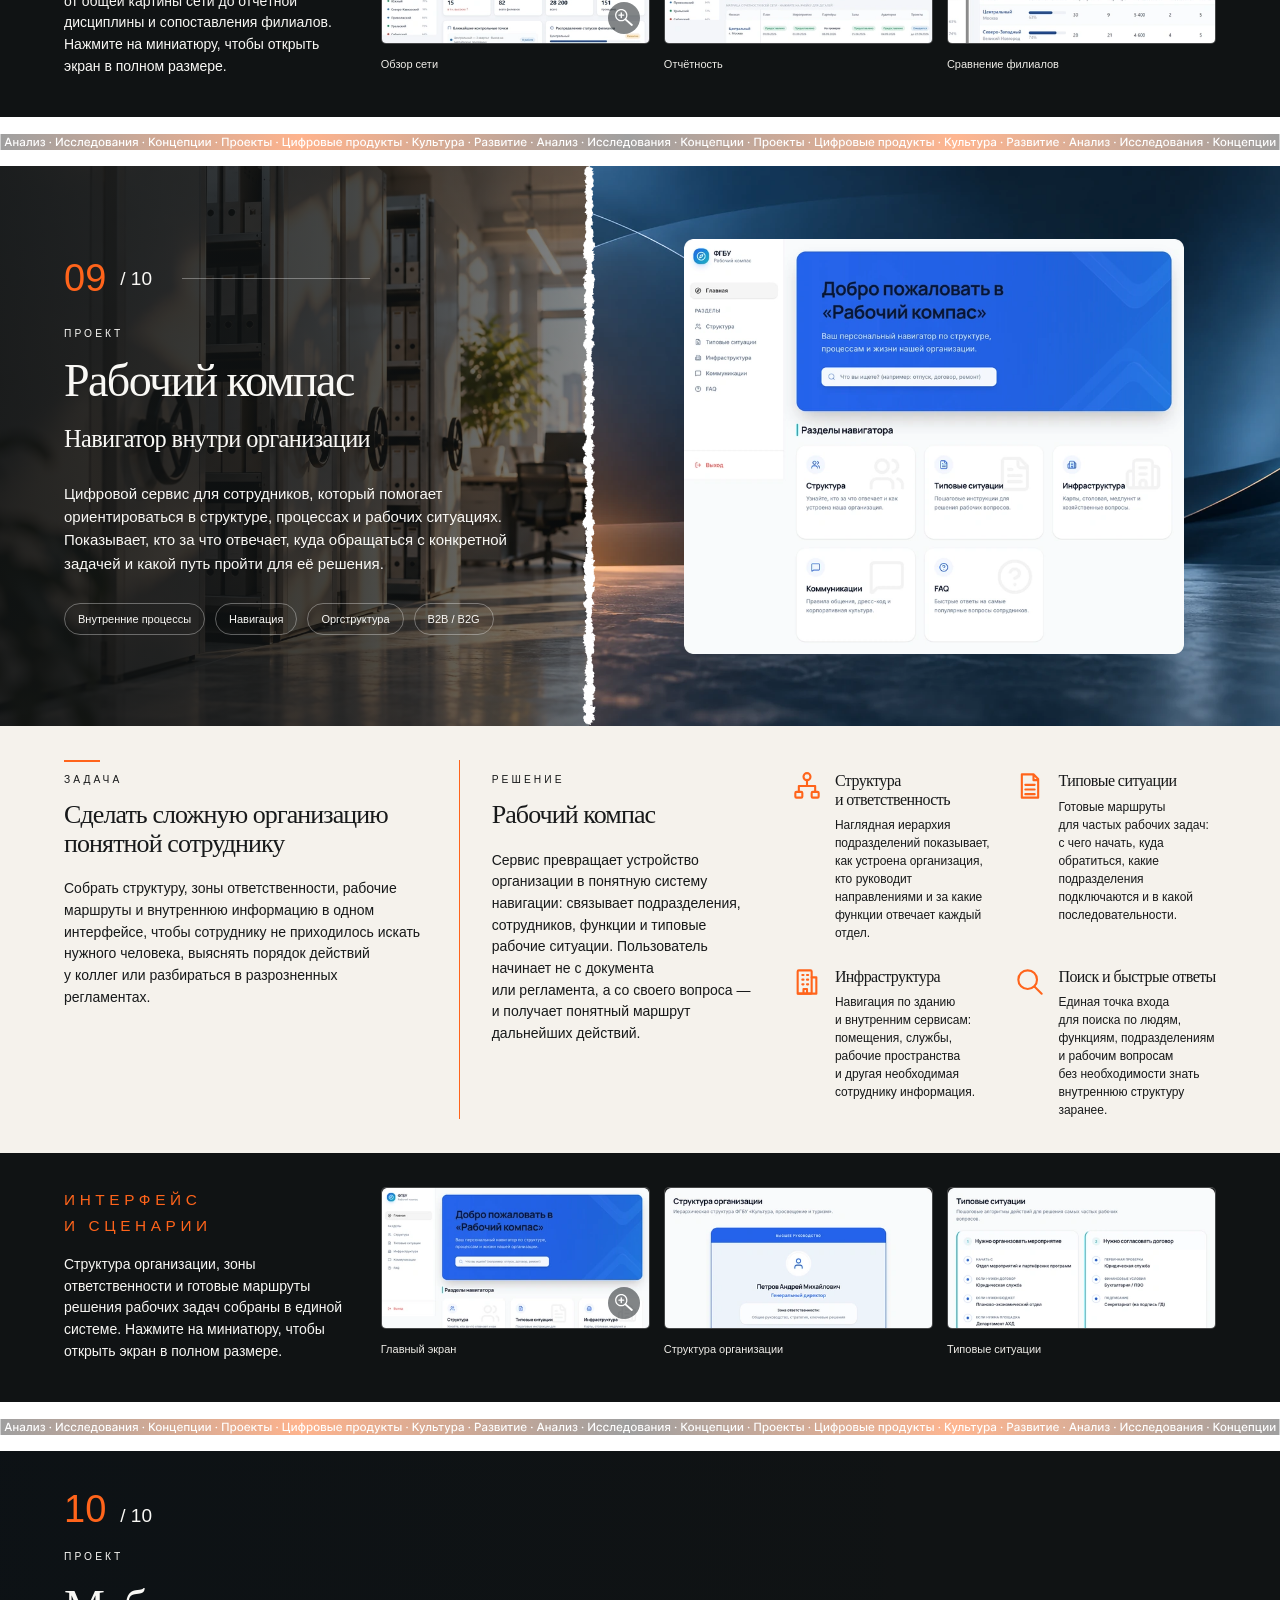
==== commit b08e8bef: "Integrate Yandex.Metrika for tracking Added Yandex.Metrika counter script for analytics." ====
--- a/index.html
+++ b/index.html
@@ -27,6 +27,21 @@
     <link rel="icon" type="image/png" sizes="32x32" href="./assets/favicon-32.png">
     <link rel="stylesheet" href="./src/styles/base.css">
     <script defer src="./src/site.js"></script>
+
+<!-- Yandex.Metrika counter -->
+<script type="text/javascript">
+    (function(m,e,t,r,i,k,a){
+        m[i]=m[i]||function(){(m[i].a=m[i].a||[]).push(arguments)};
+        m[i].l=1*new Date();
+        for (var j = 0; j < document.scripts.length; j++) {if (document.scripts[j].src === r) { return; }}
+        k=e.createElement(t),a=e.getElementsByTagName(t)[0],k.async=1,k.src=r,a.parentNode.insertBefore(k,a)
+    })(window, document,'script','https://mc.yandex.ru/metrika/tag.js?id=113672656', 'ym');
+
+    ym(113672656, 'init', {ssr:true, webvisor:true, clickmap:true, ecommerce:"dataLayer", referrer: document.referrer, url: location.href, accurateTrackBounce:true, trackLinks:true});
+</script>
+<noscript><div><img src="https://mc.yandex.ru/watch/113672656" style="position:absolute; left:-9999px;" alt="" /></div></noscript>
+<!-- /Yandex.Metrika counter -->
+    
   </head>
   <body>
     <main id="landing"></main>
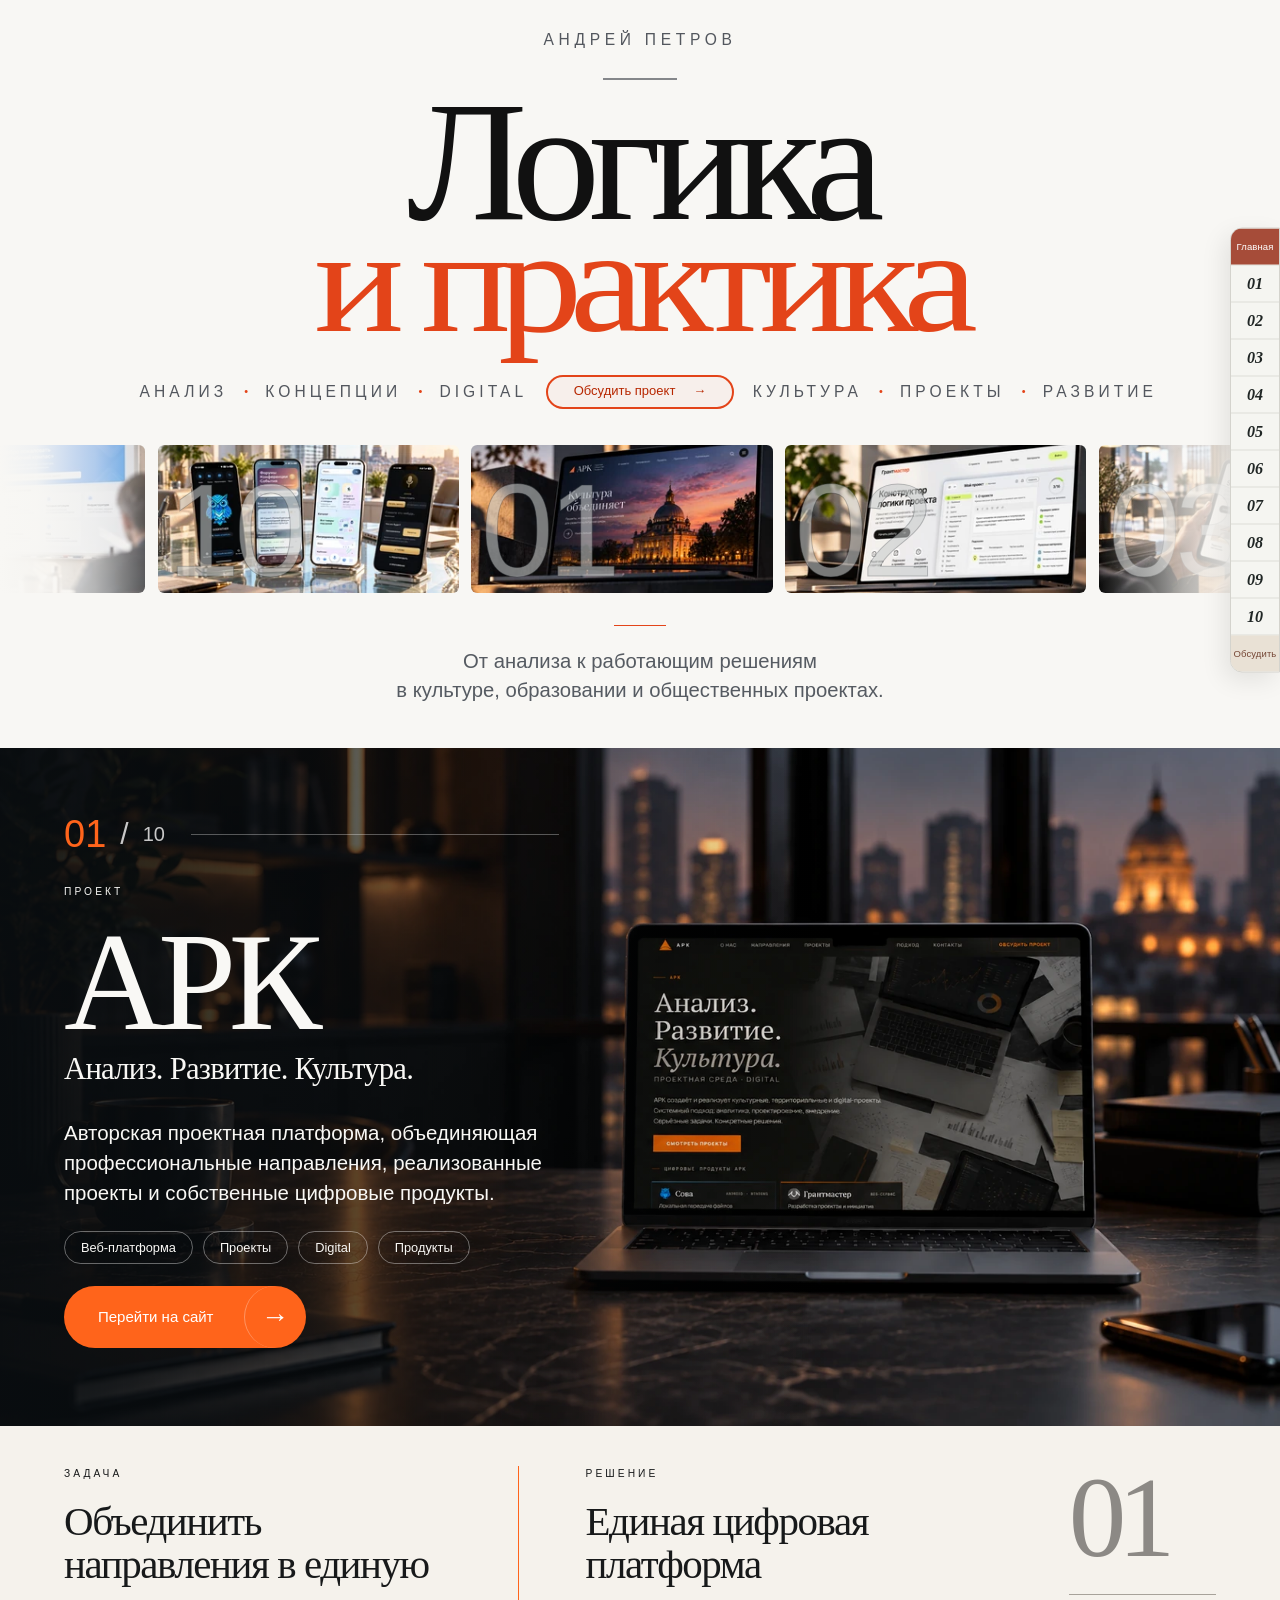
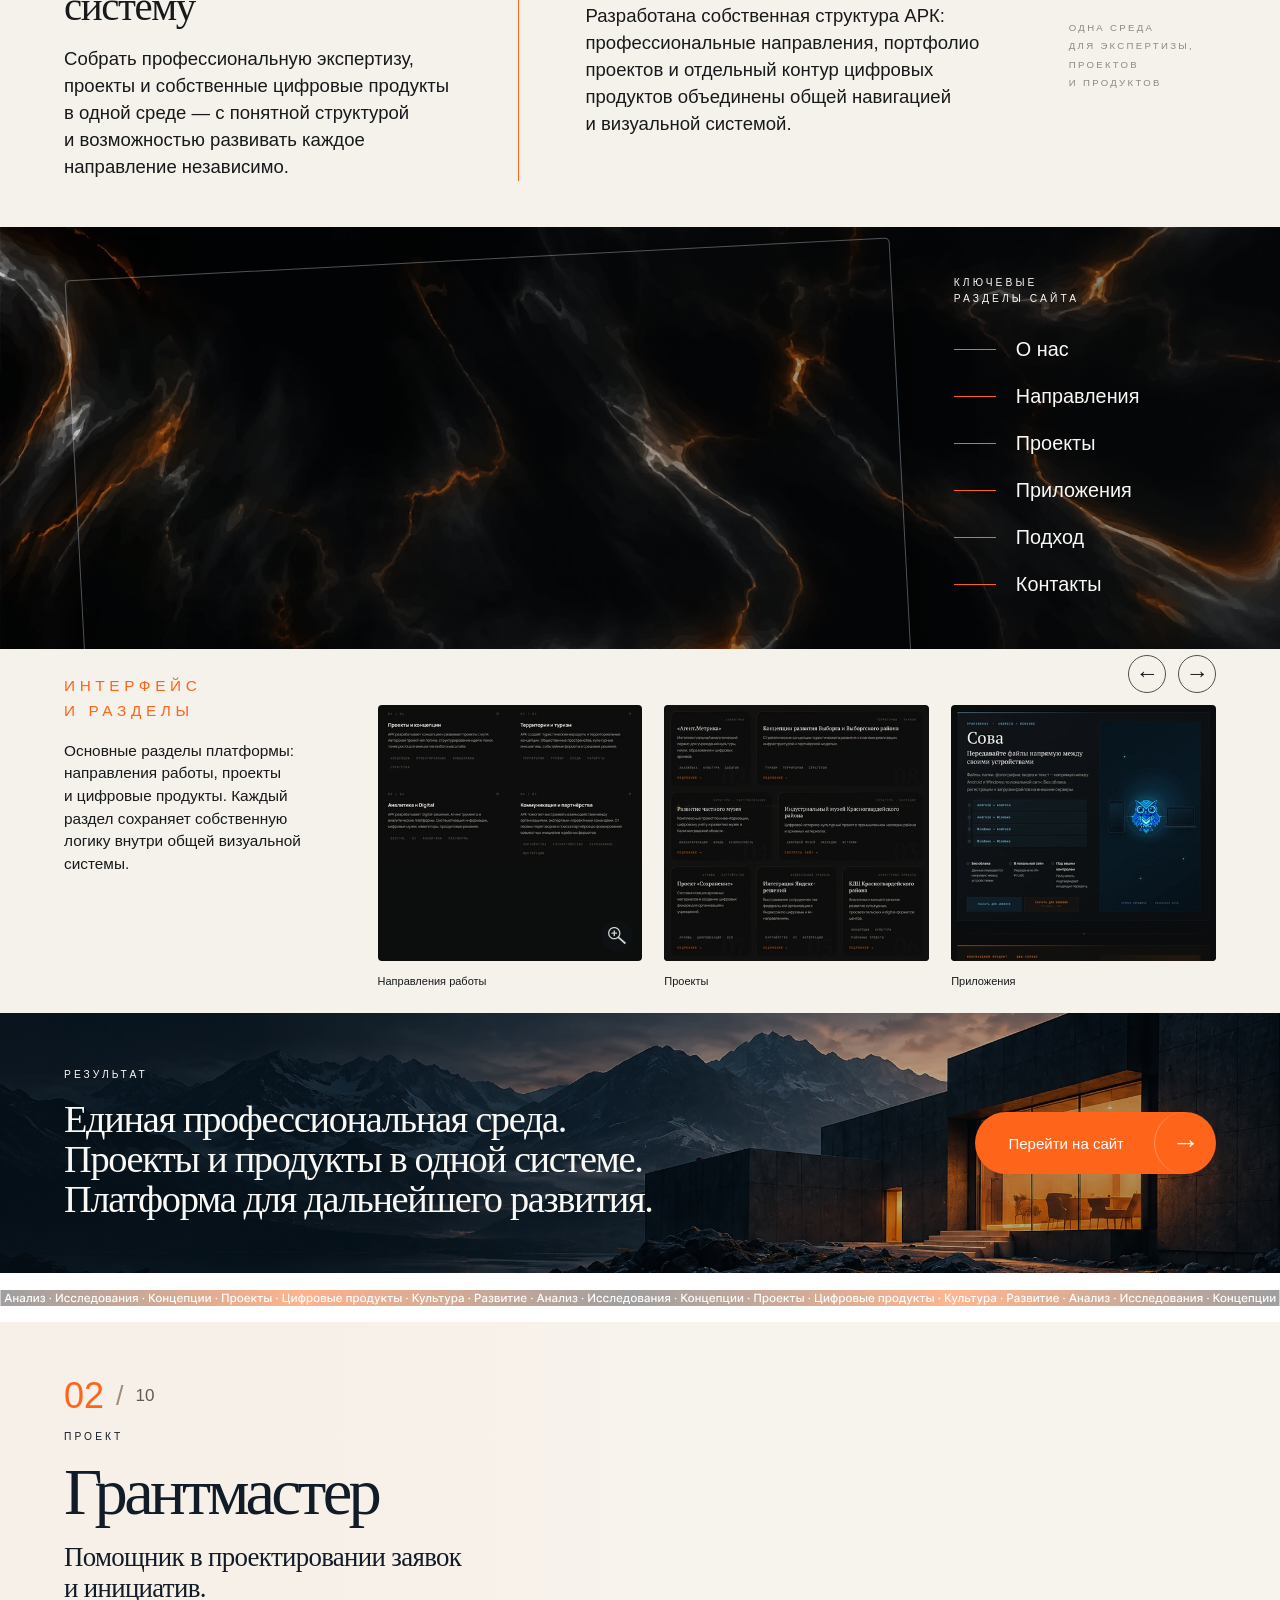
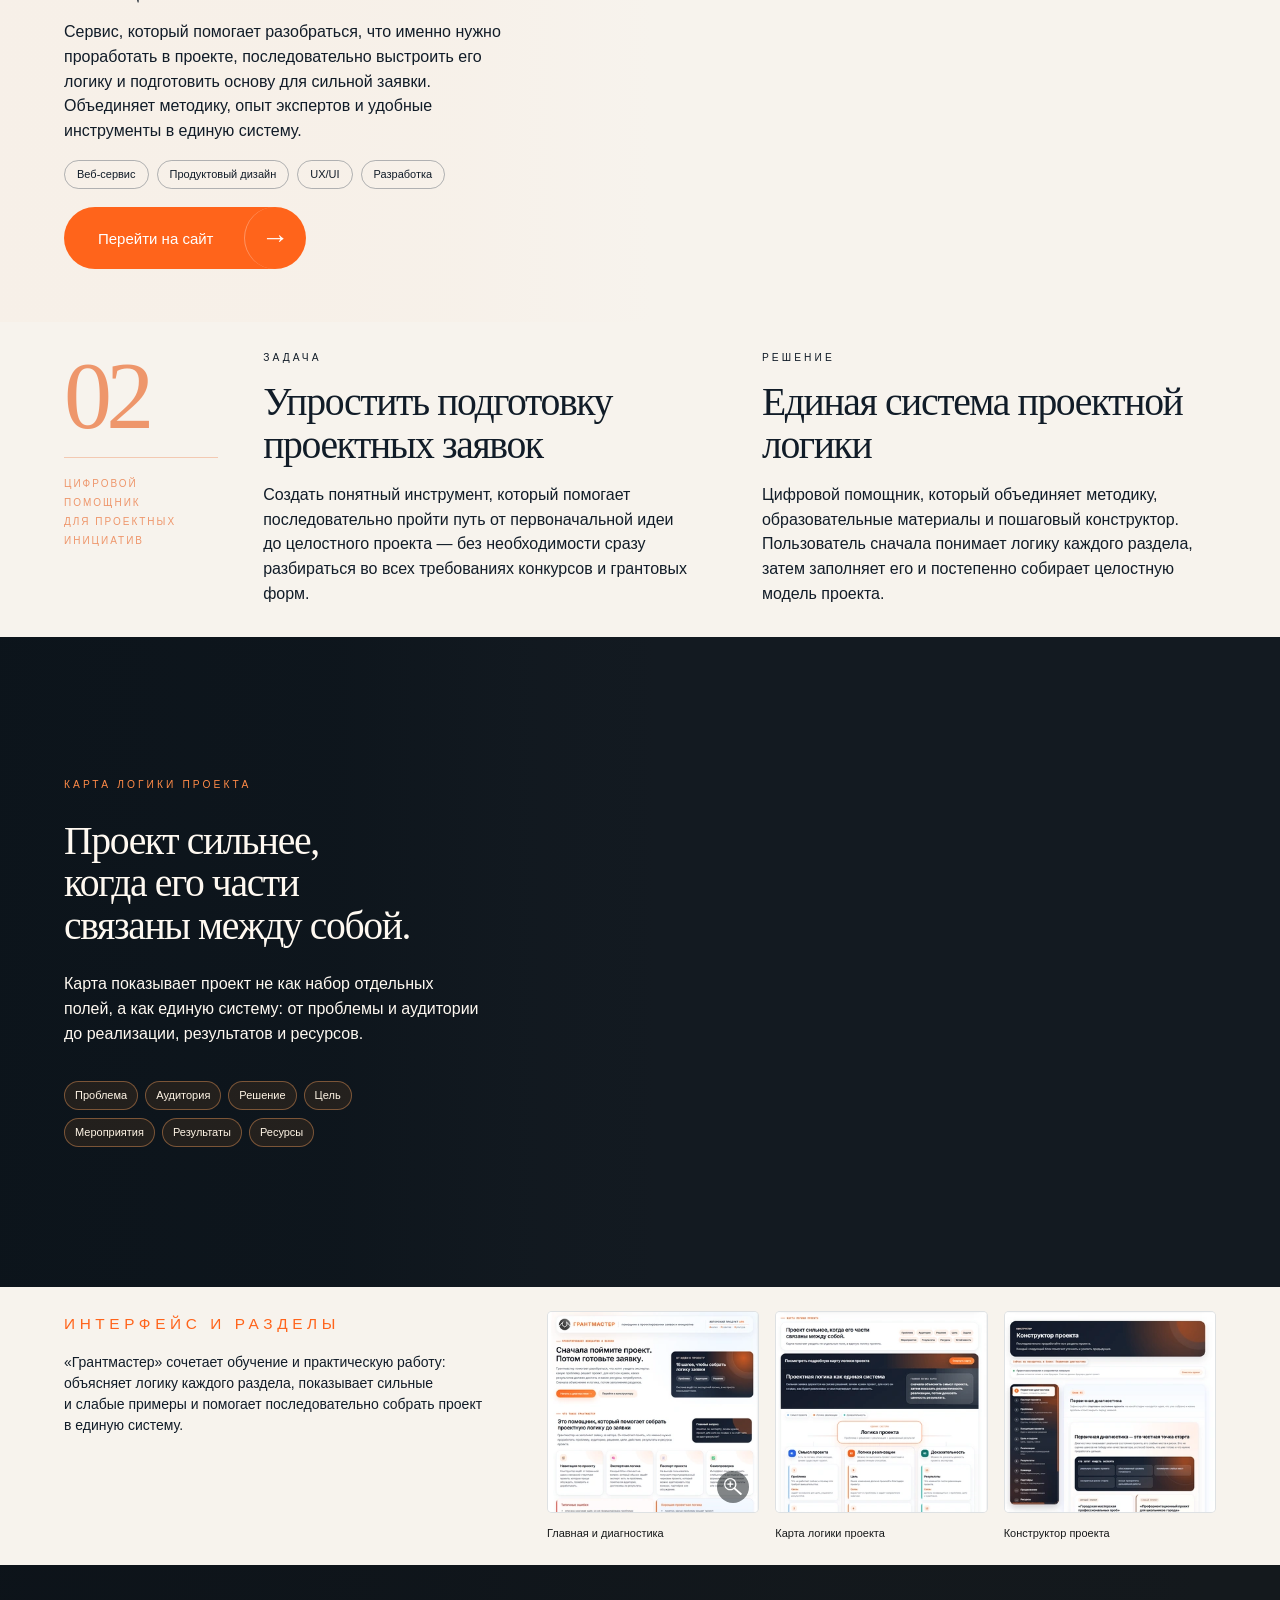
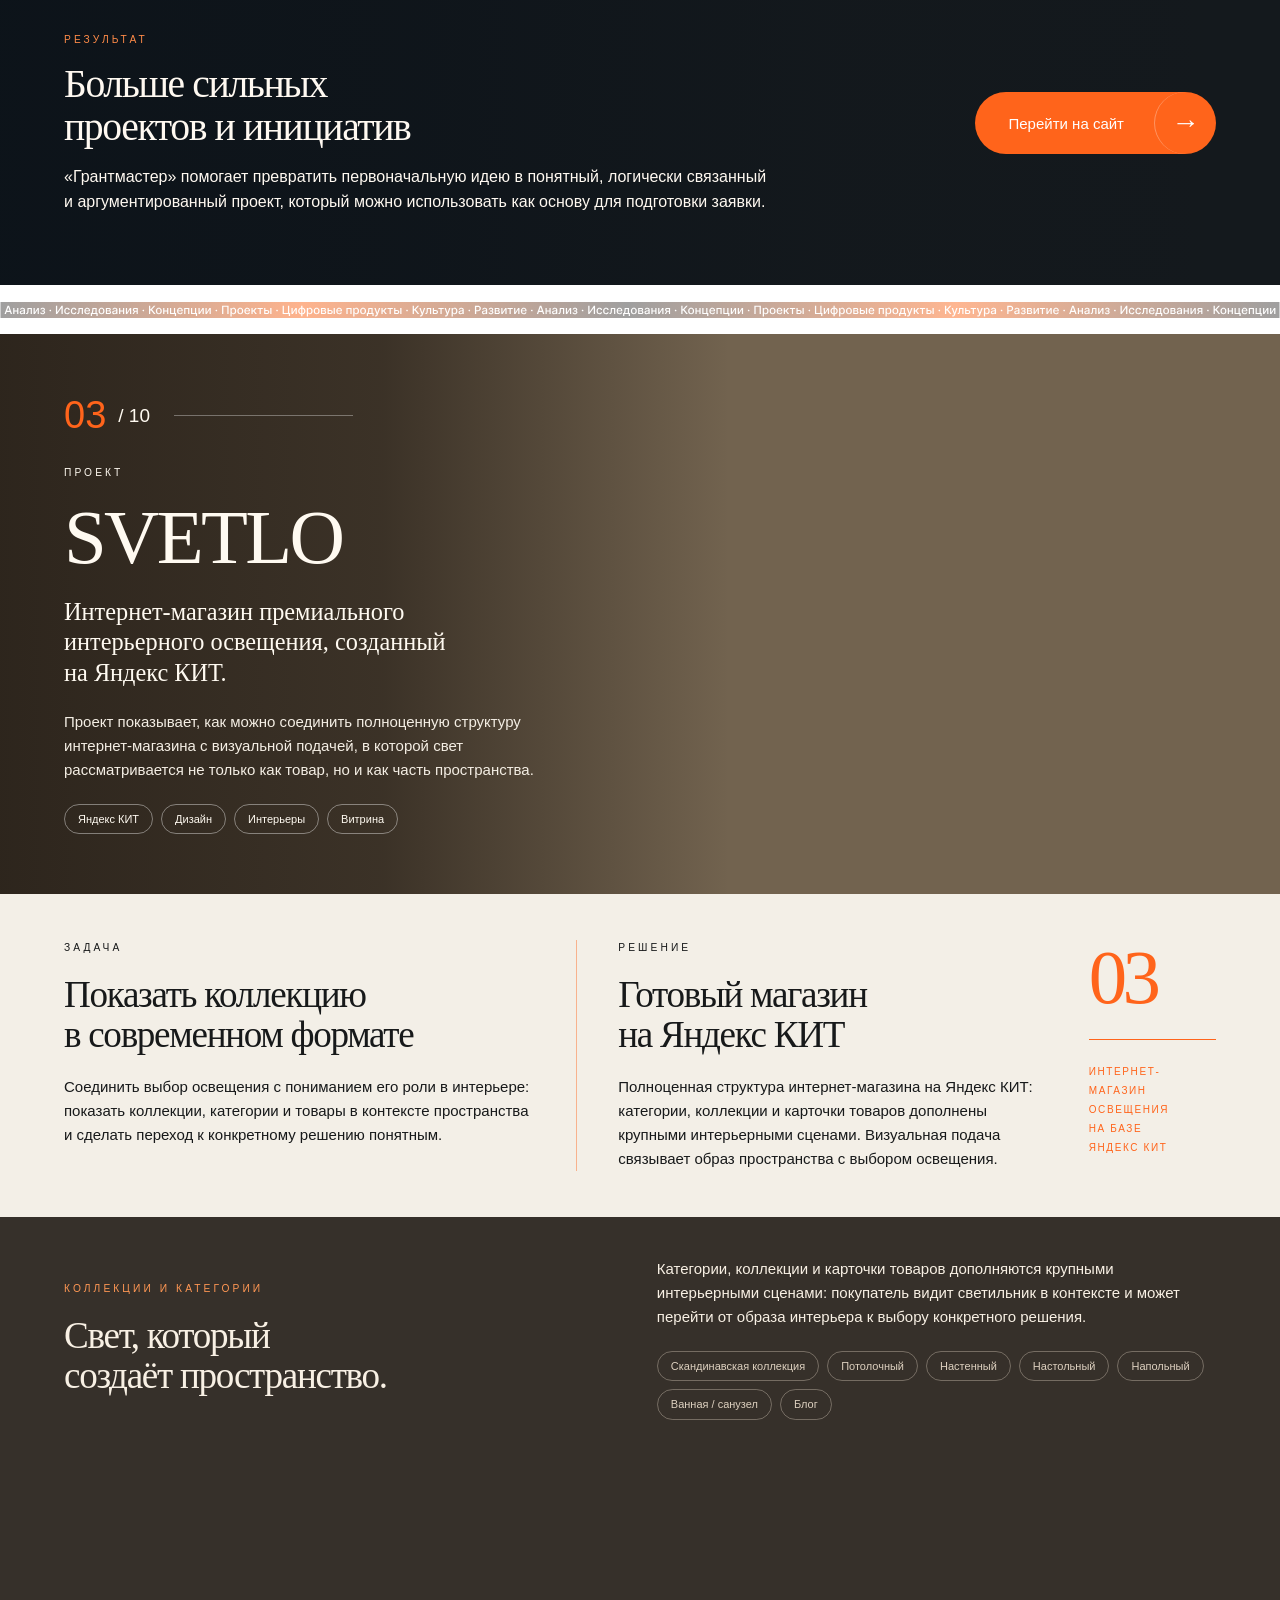
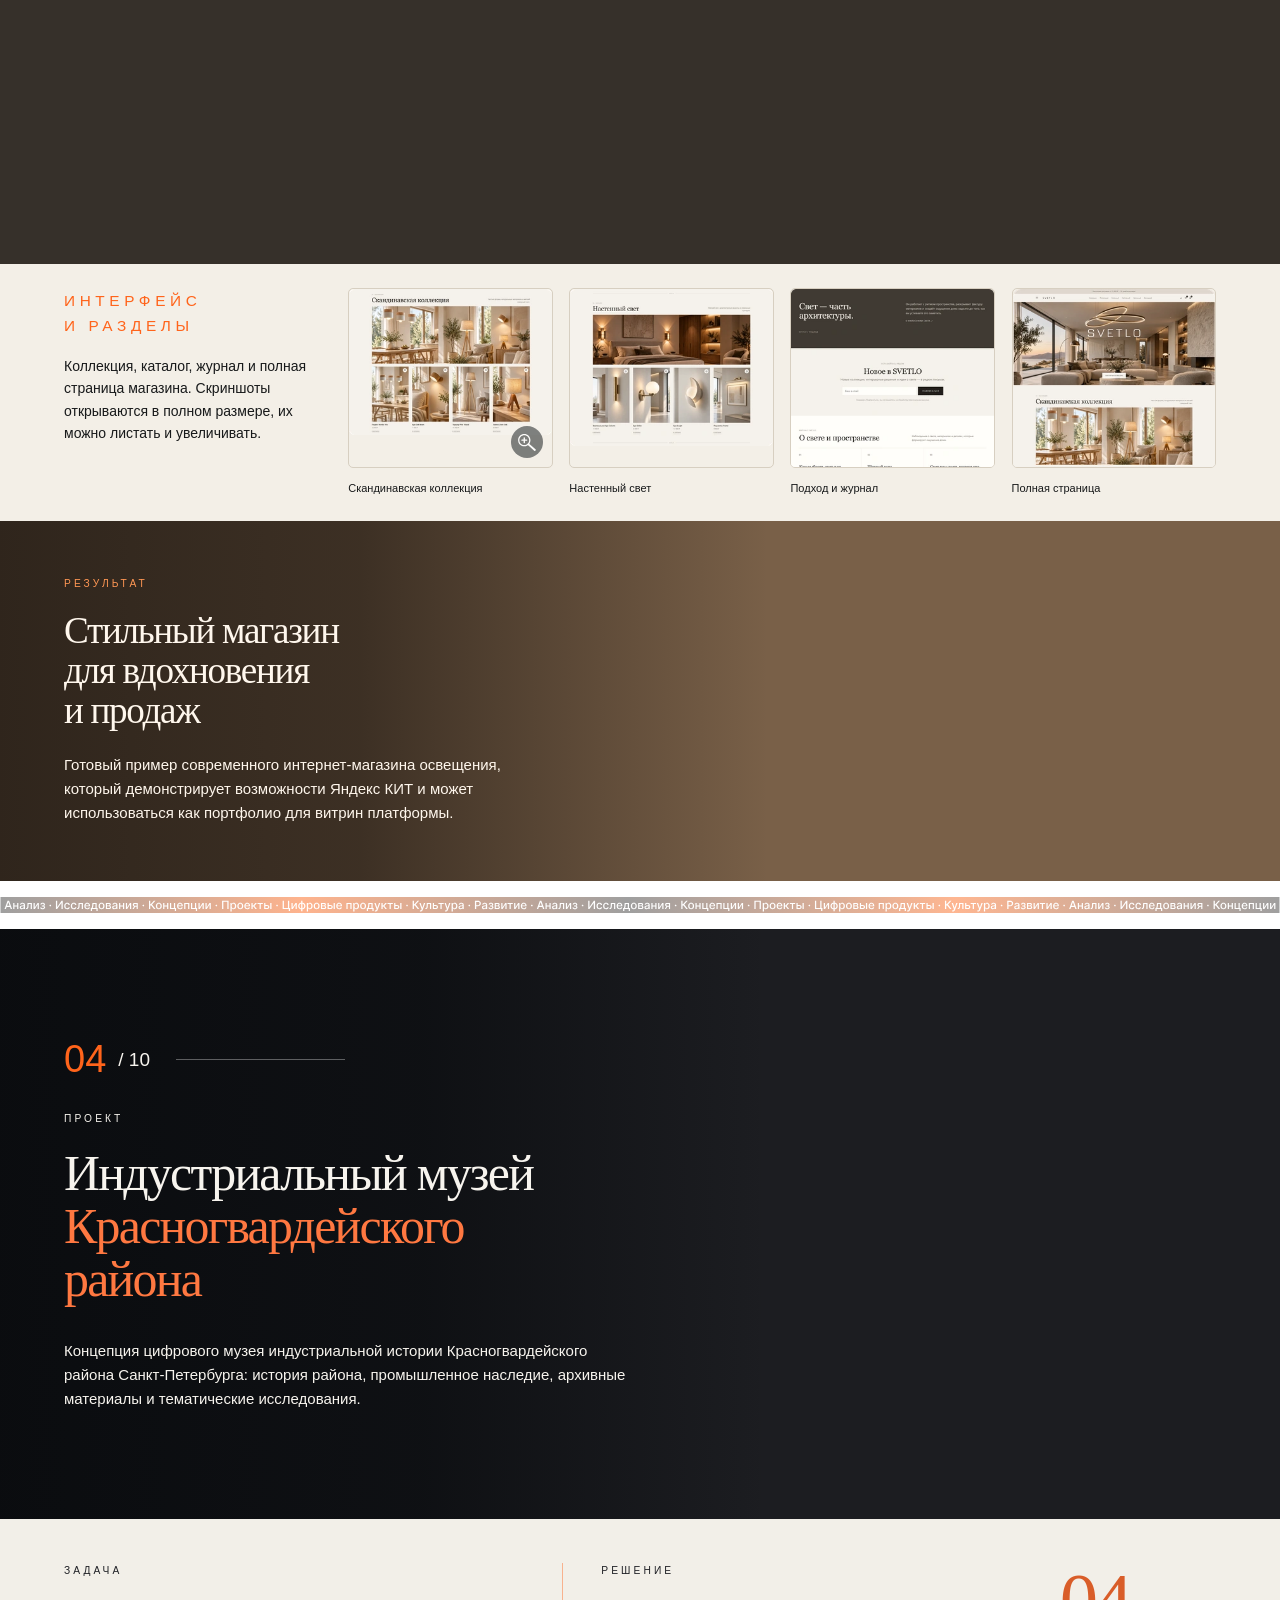
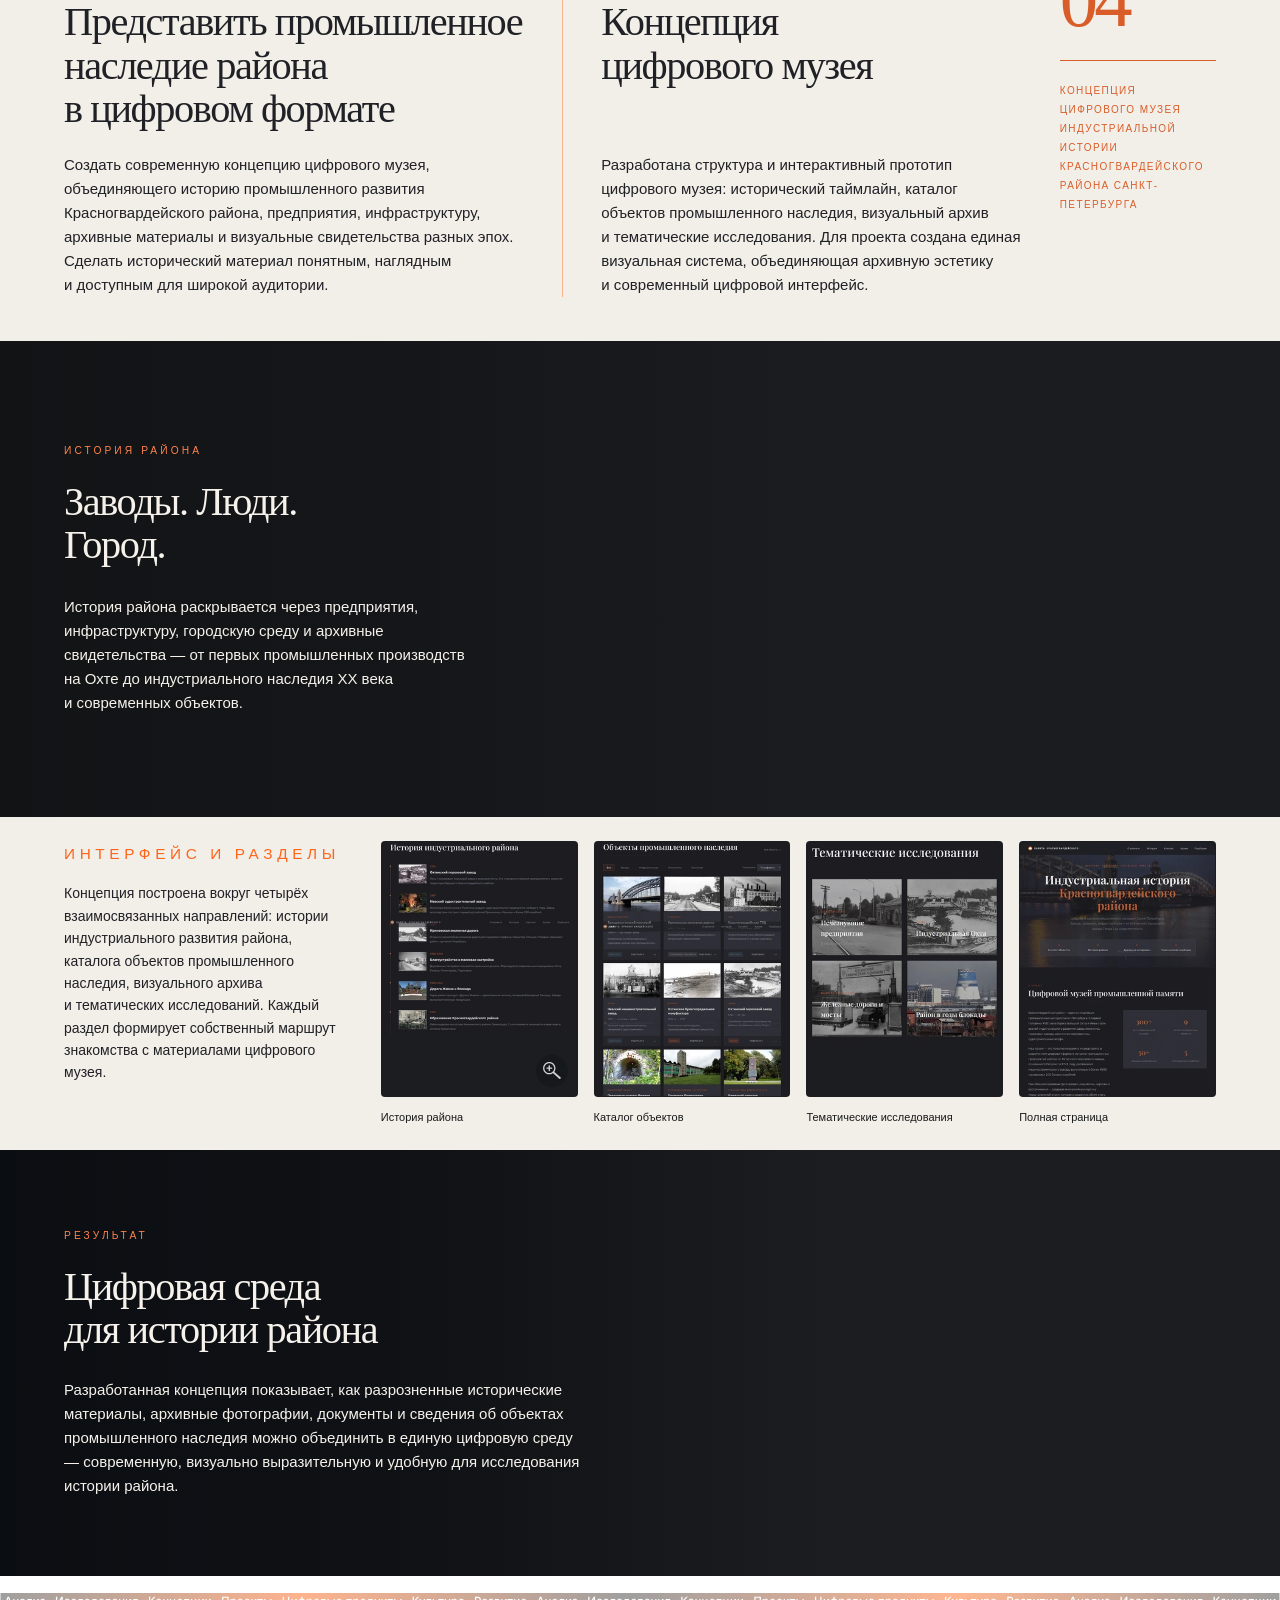
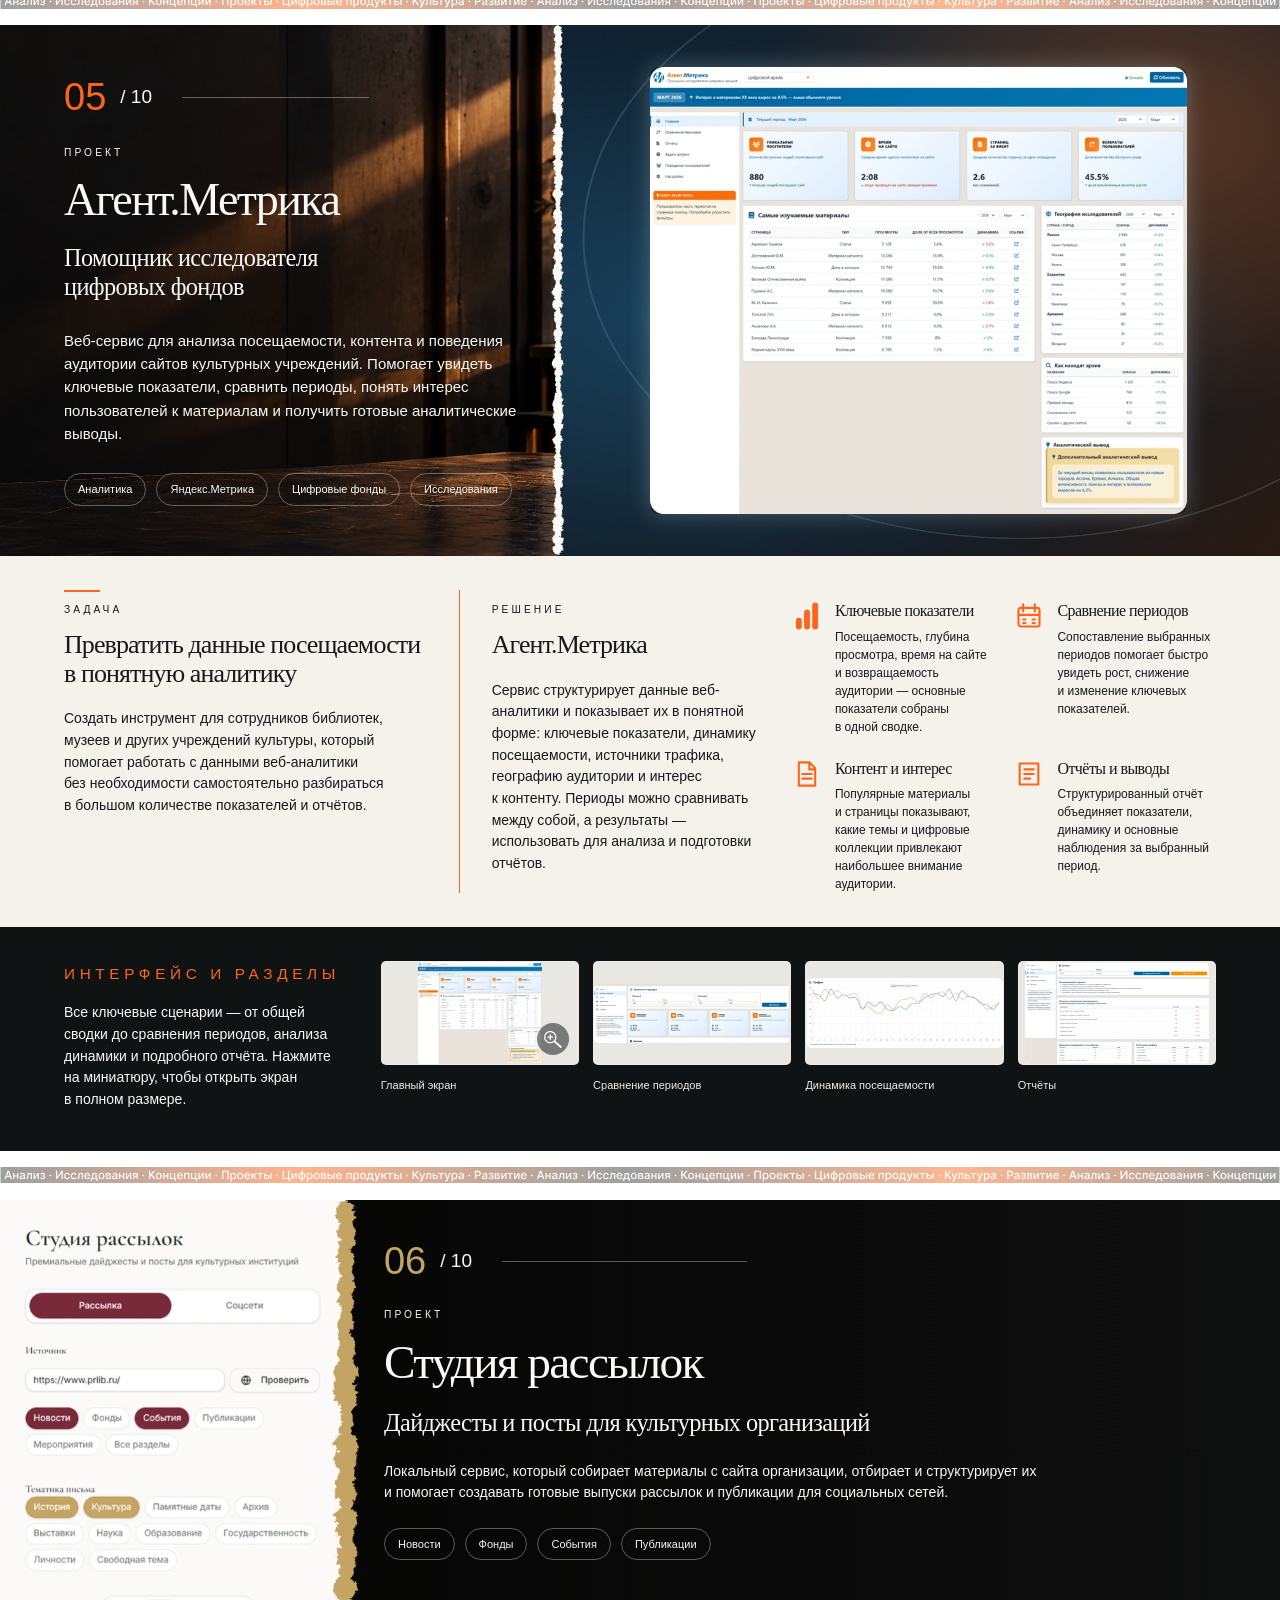
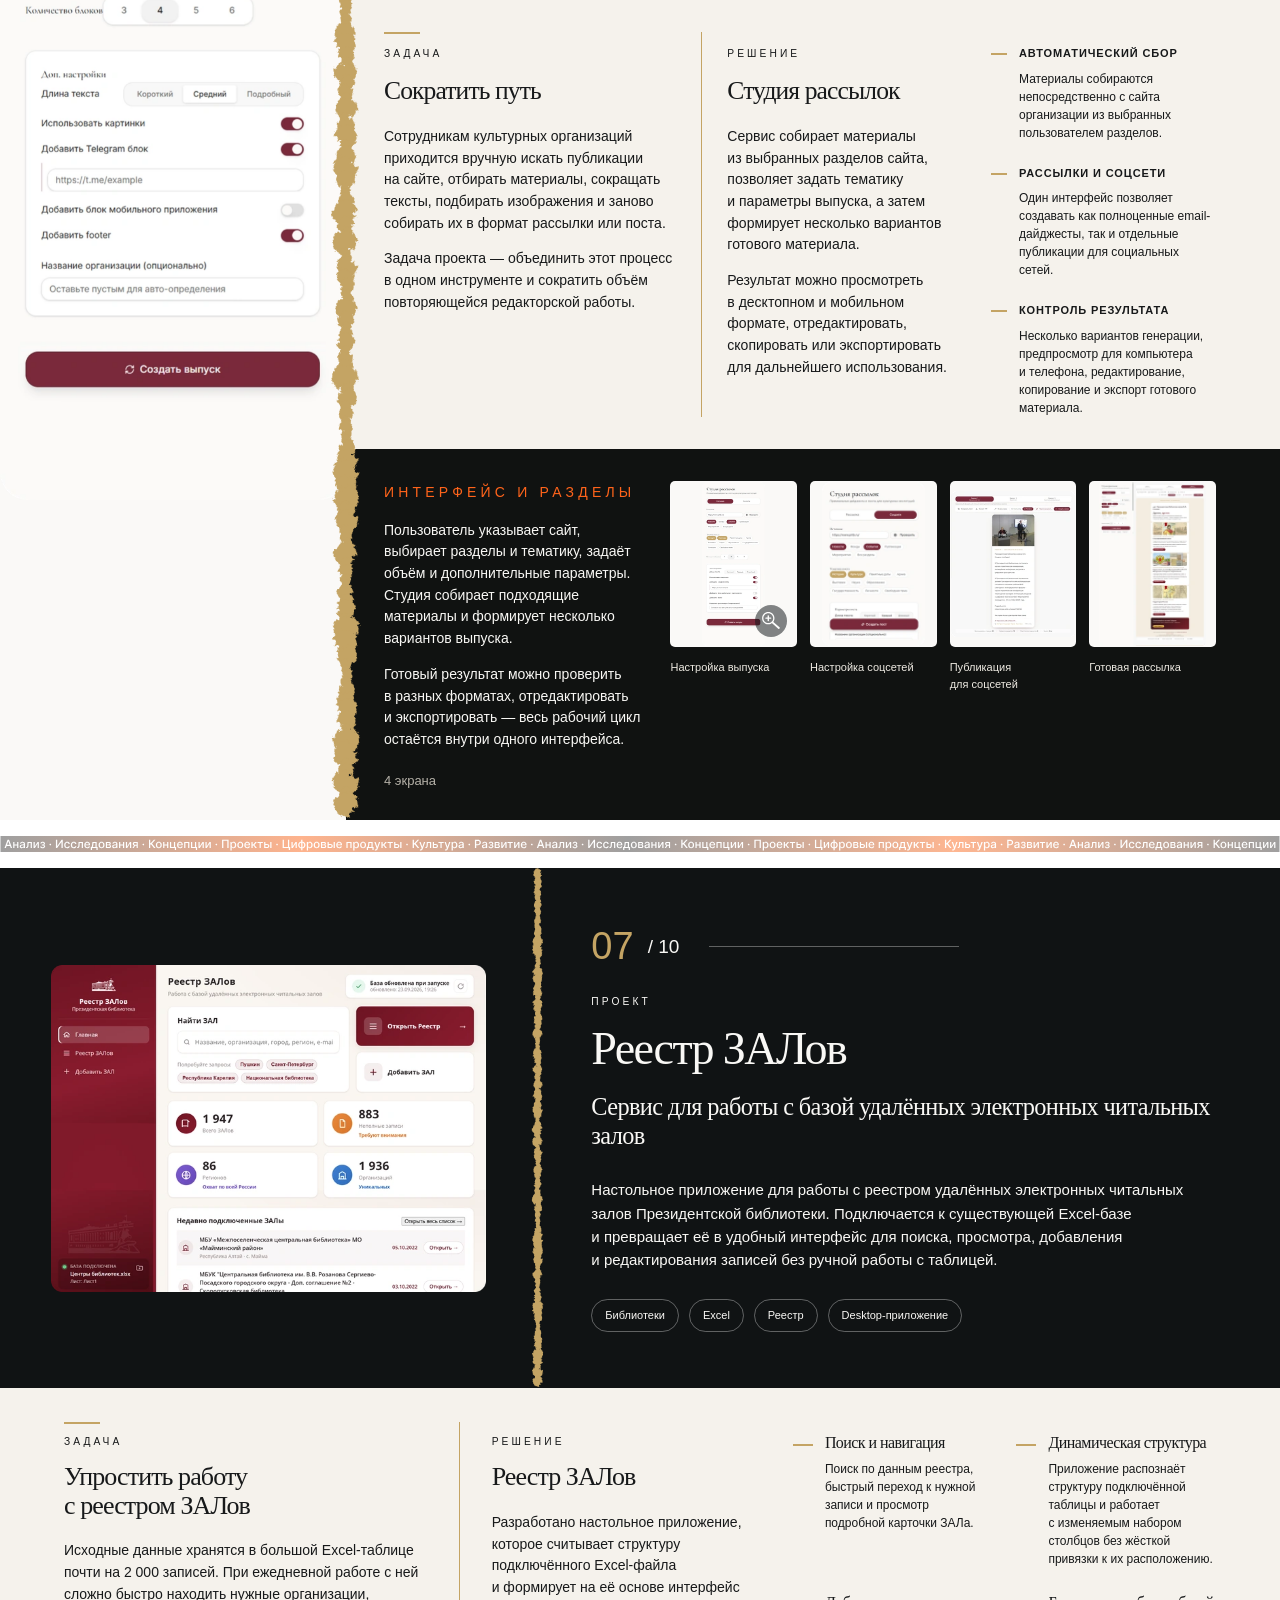
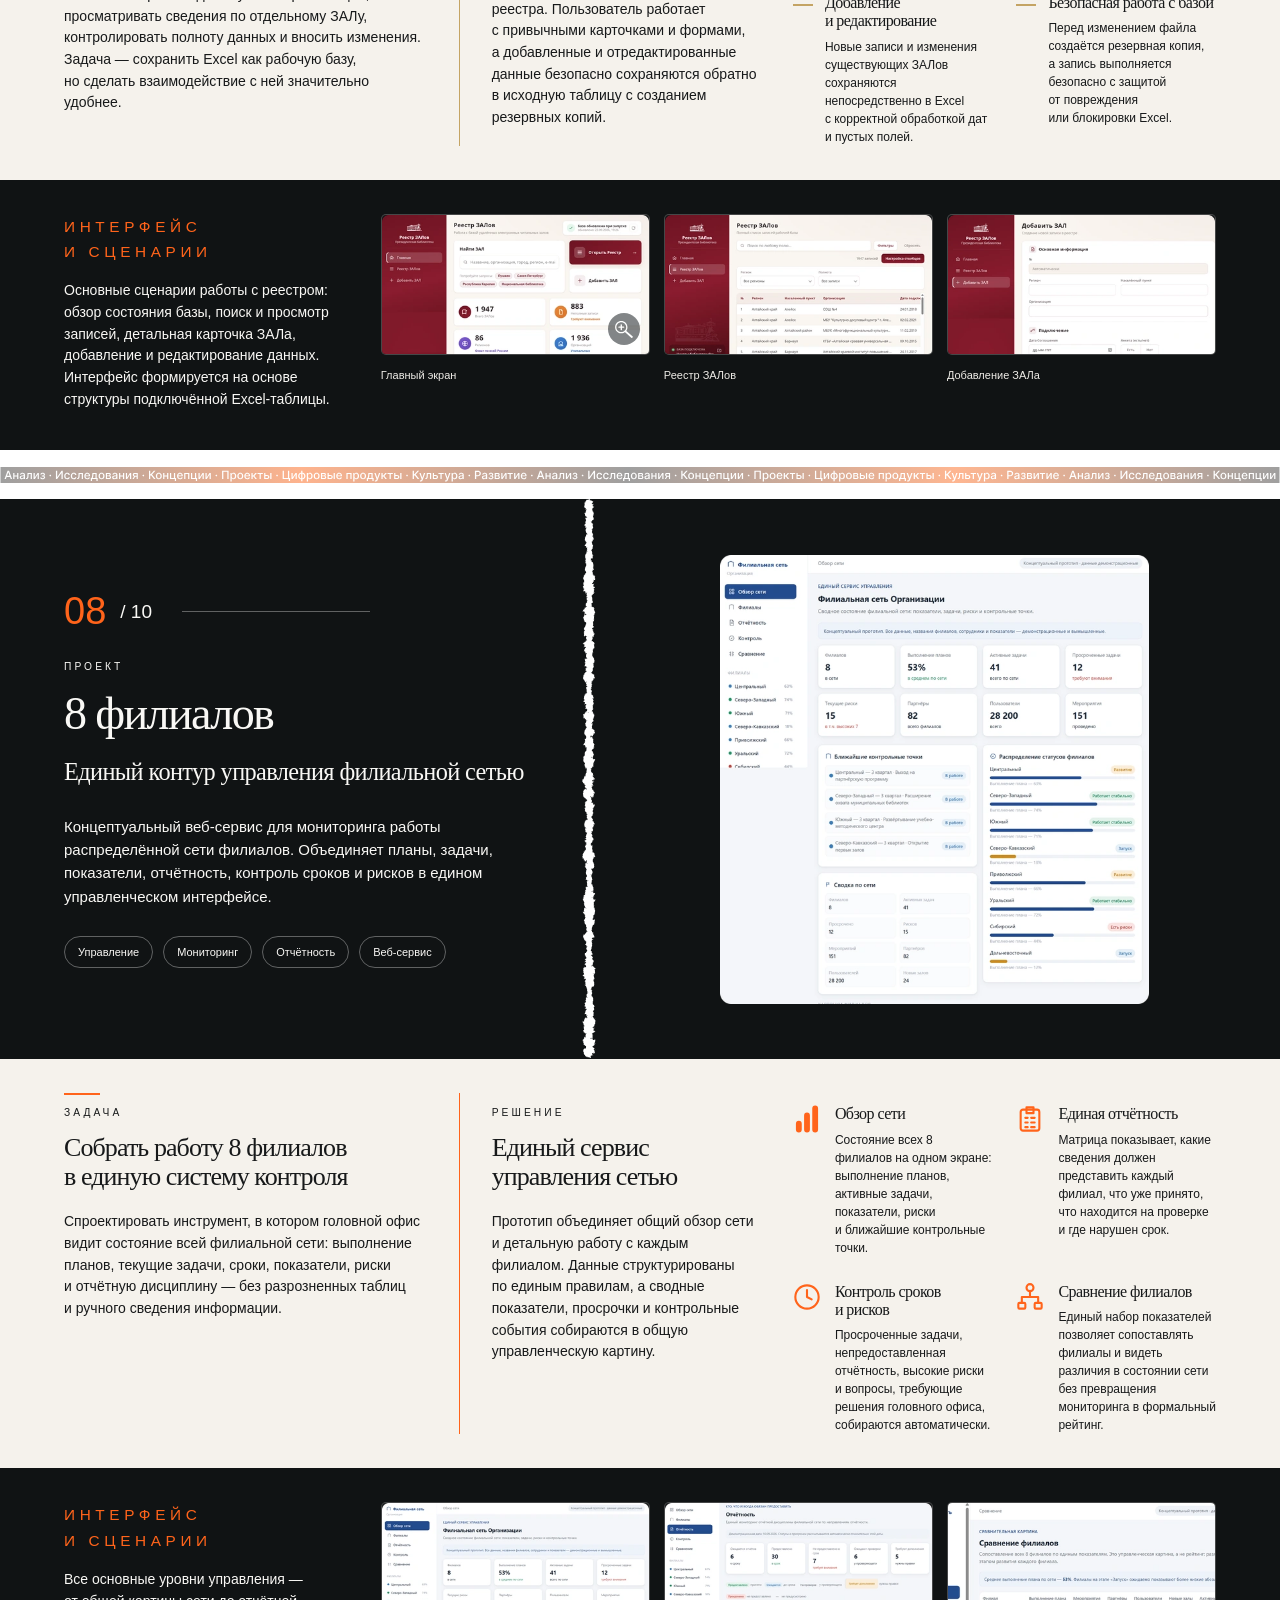
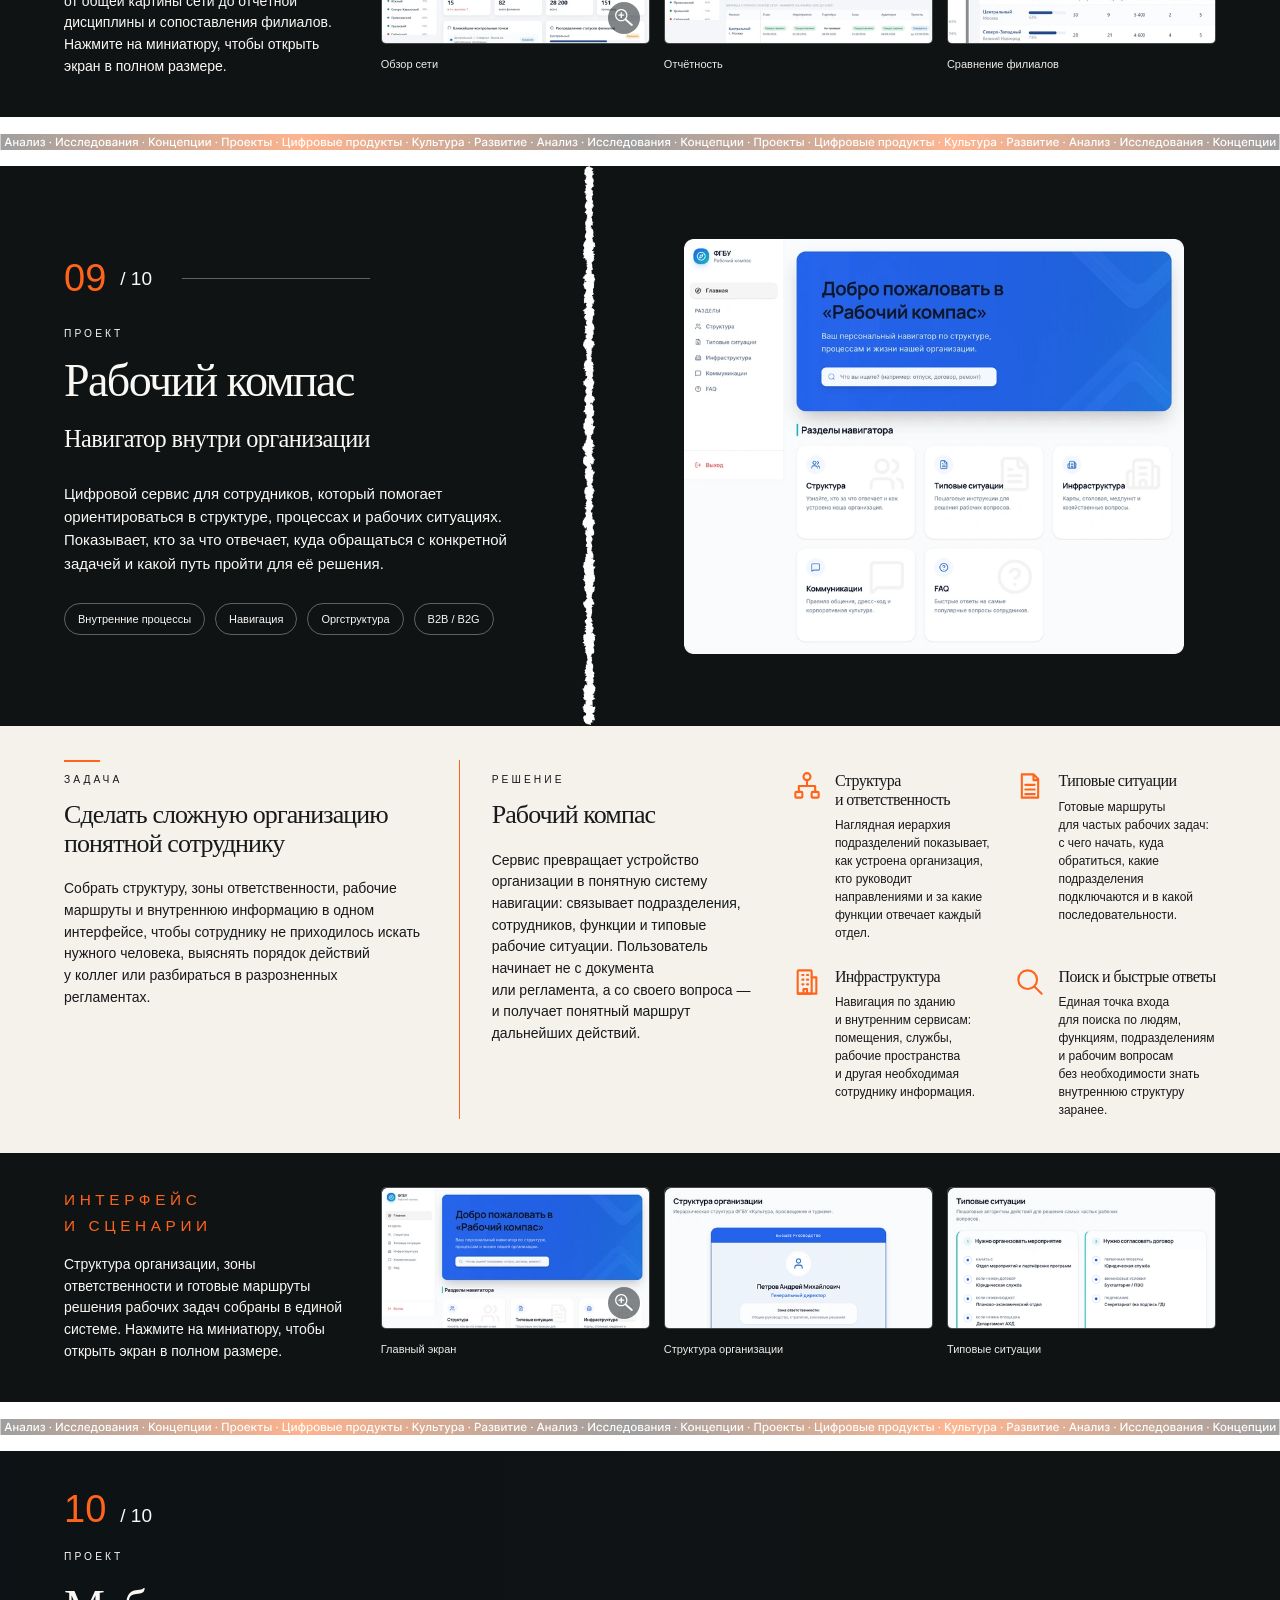
==== commit 483fbe59: "Add Yandex verification meta tag Added Yandex verification meta tag for site verification." ====
--- a/index.html
+++ b/index.html
@@ -1,6 +1,7 @@
 <!doctype html>
 <html lang="ru">
   <head>
+    <meta name="yandex-verification" content="8e307e1de82206c5" />
     <meta charset="UTF-8">
     <meta name="viewport" content="width=device-width, initial-scale=1">
     <meta name="description" content="Андрей Петров — Логика и практика. Анализ, исследования, концепции, проекты и цифровые продукты.">
